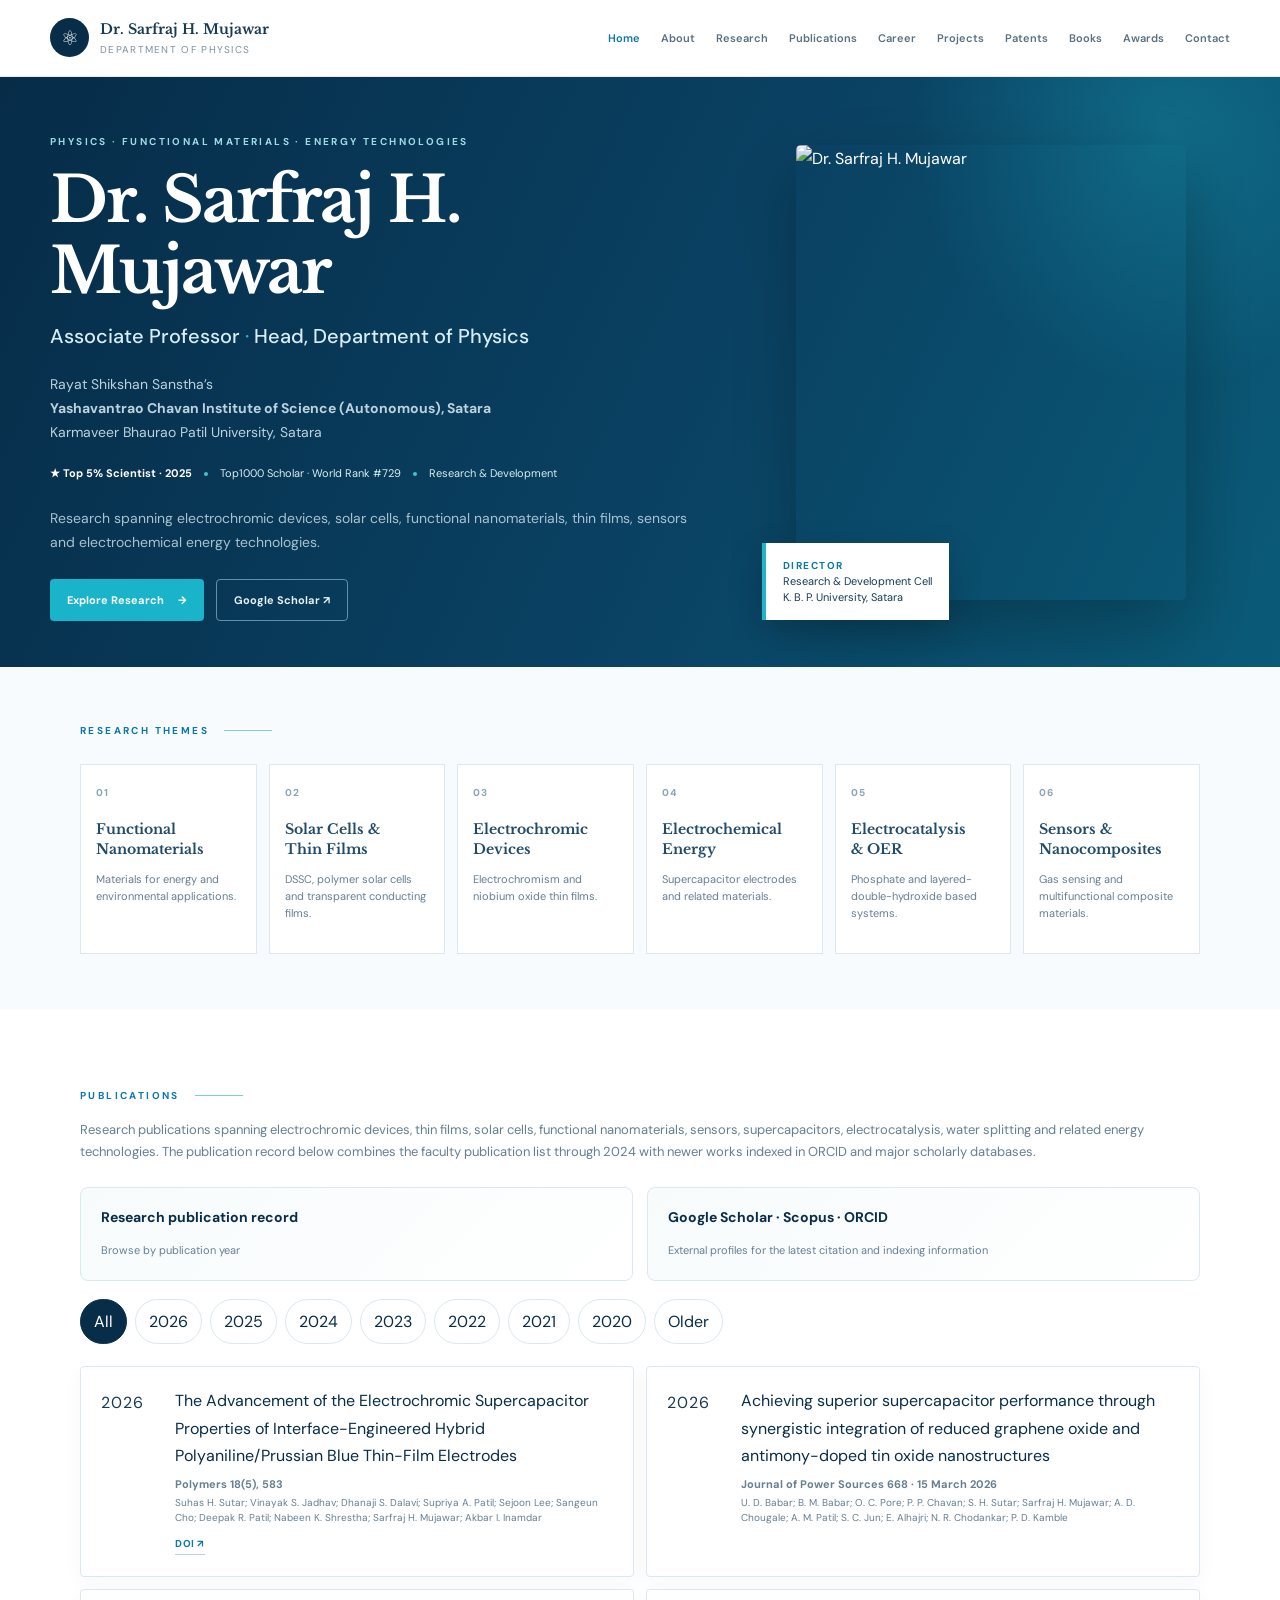
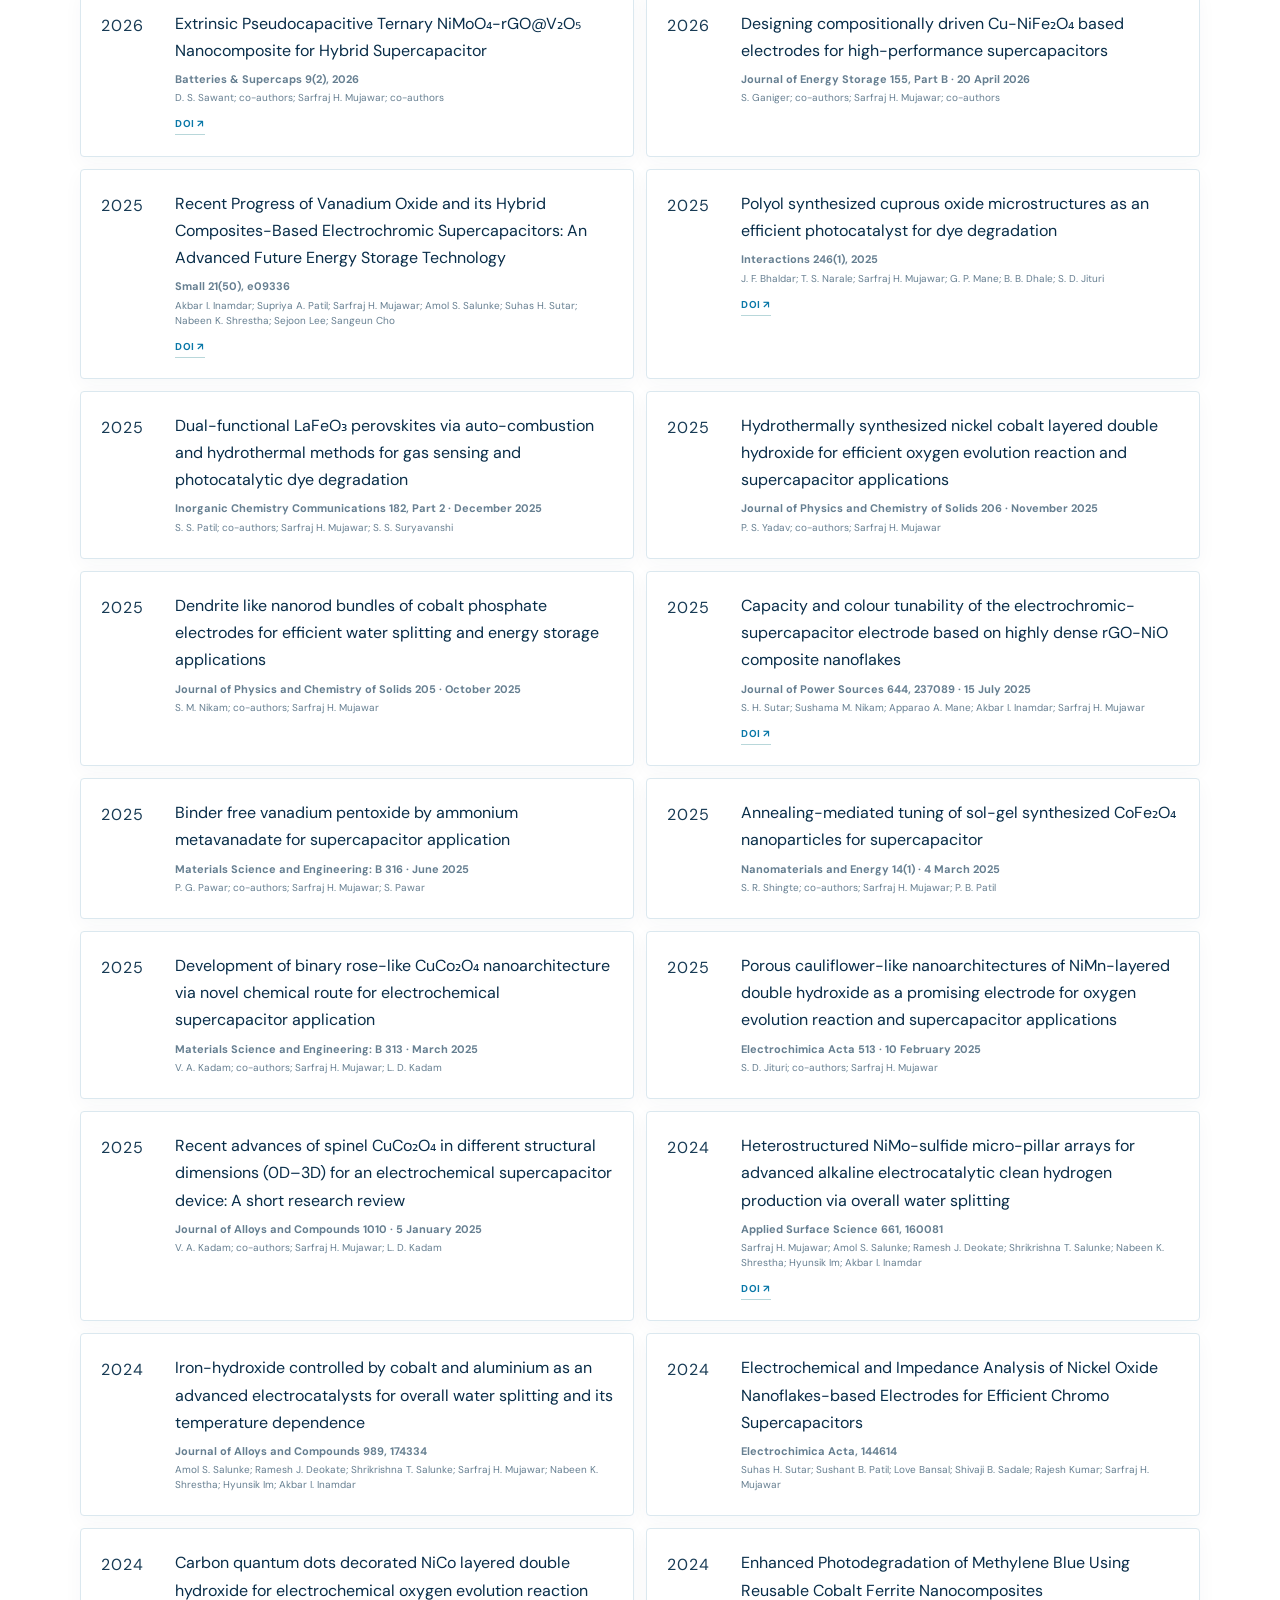
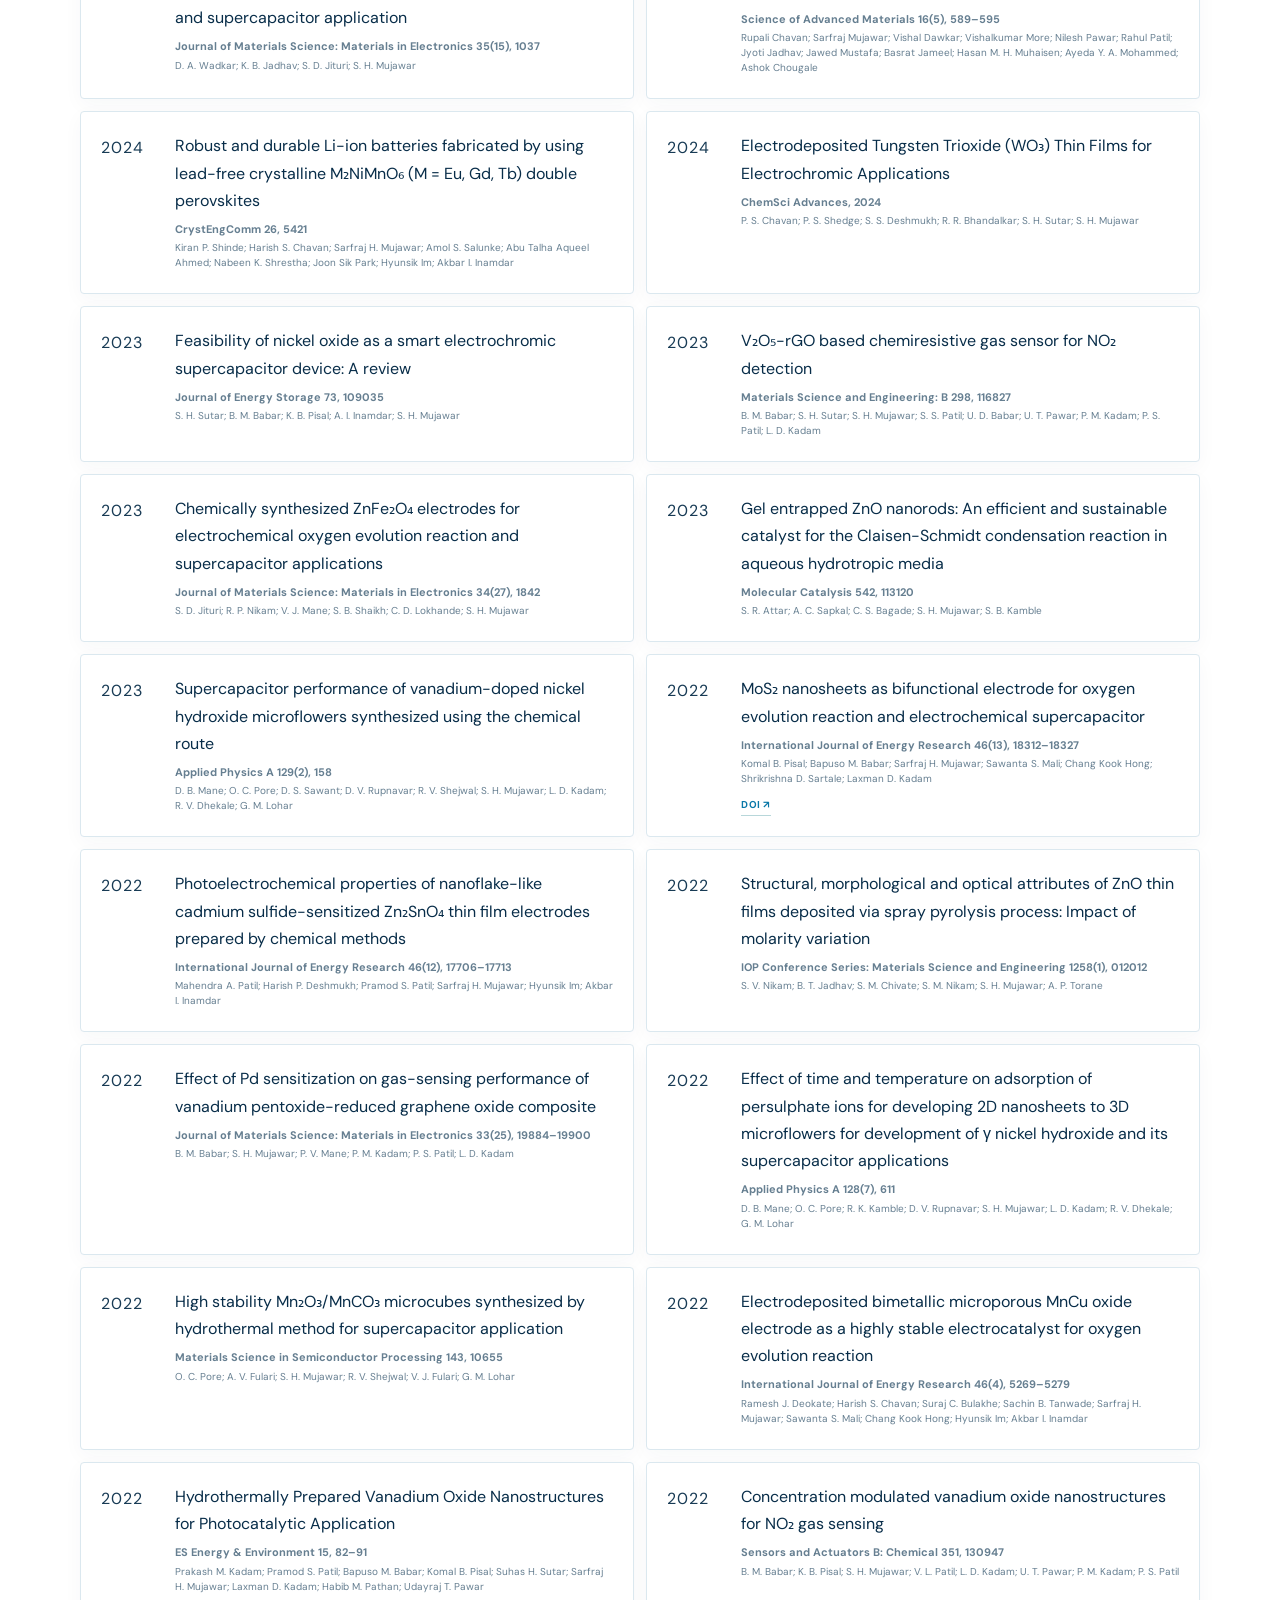
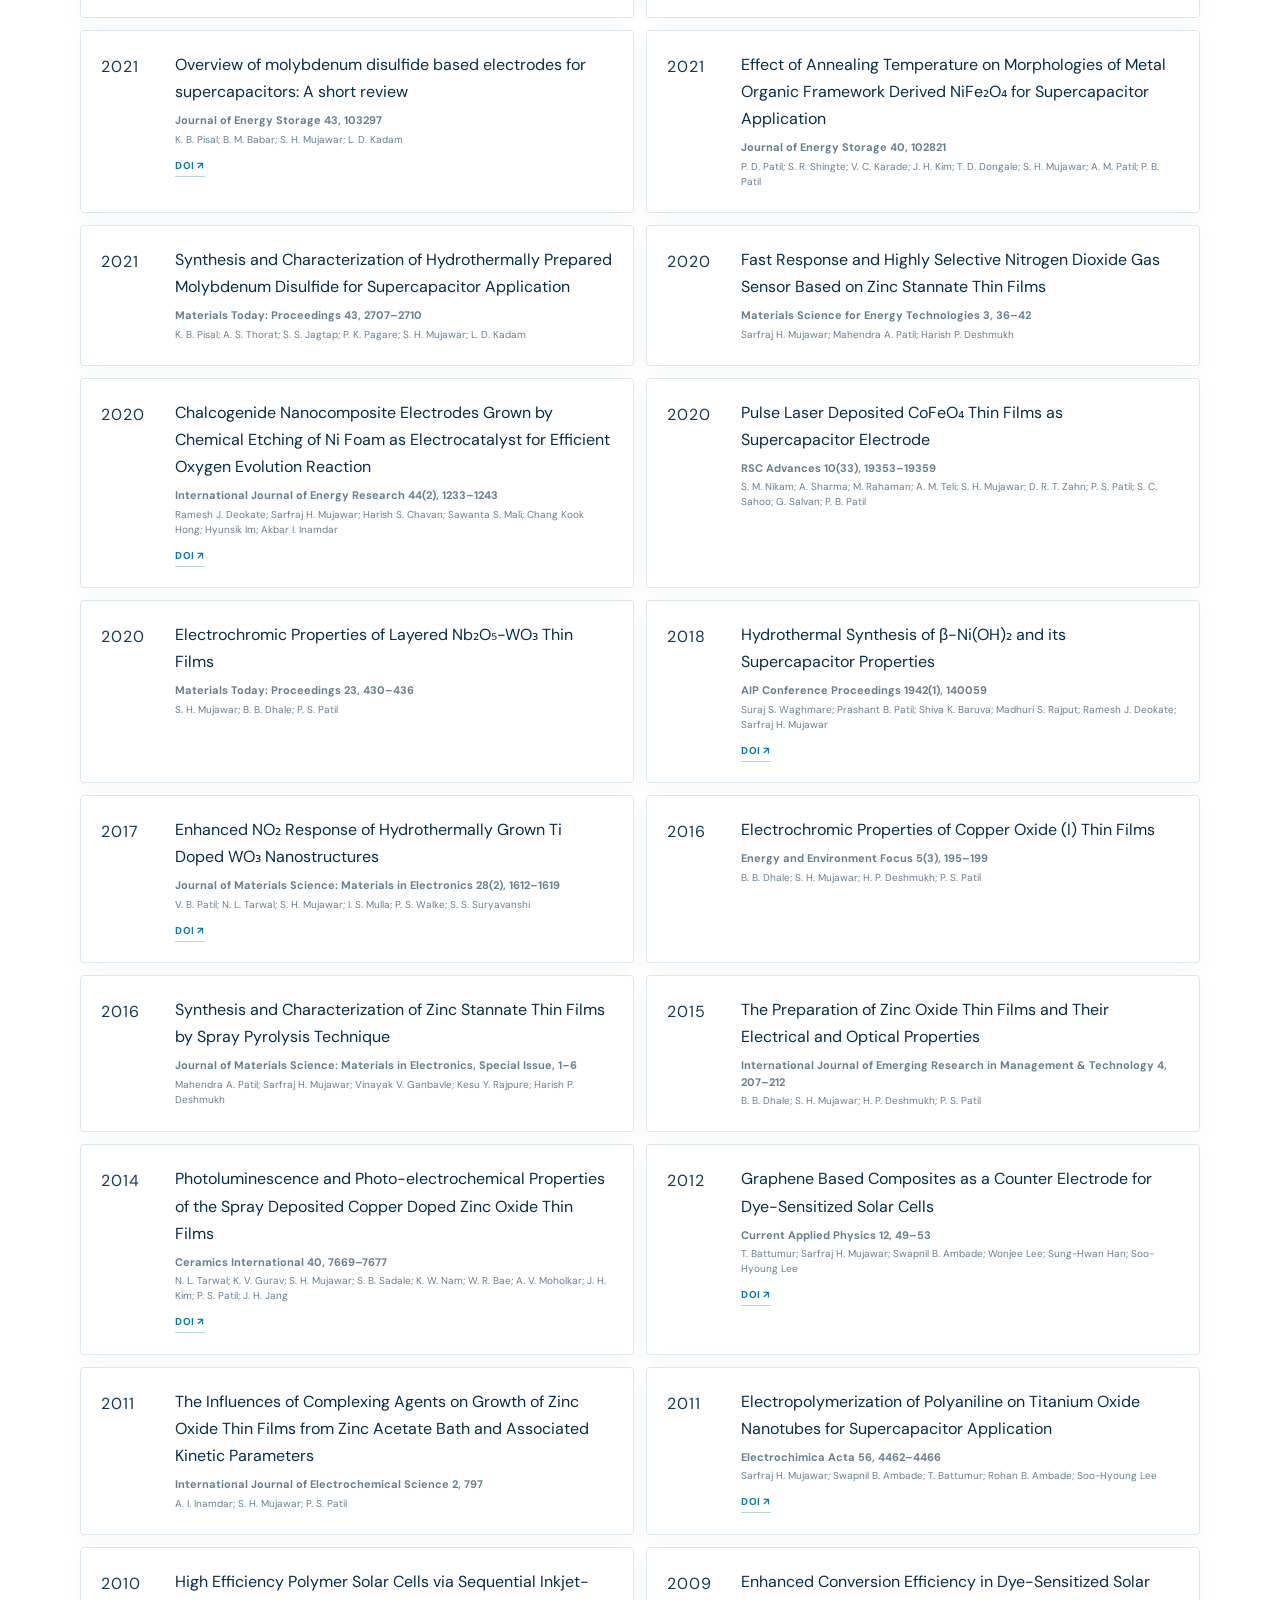
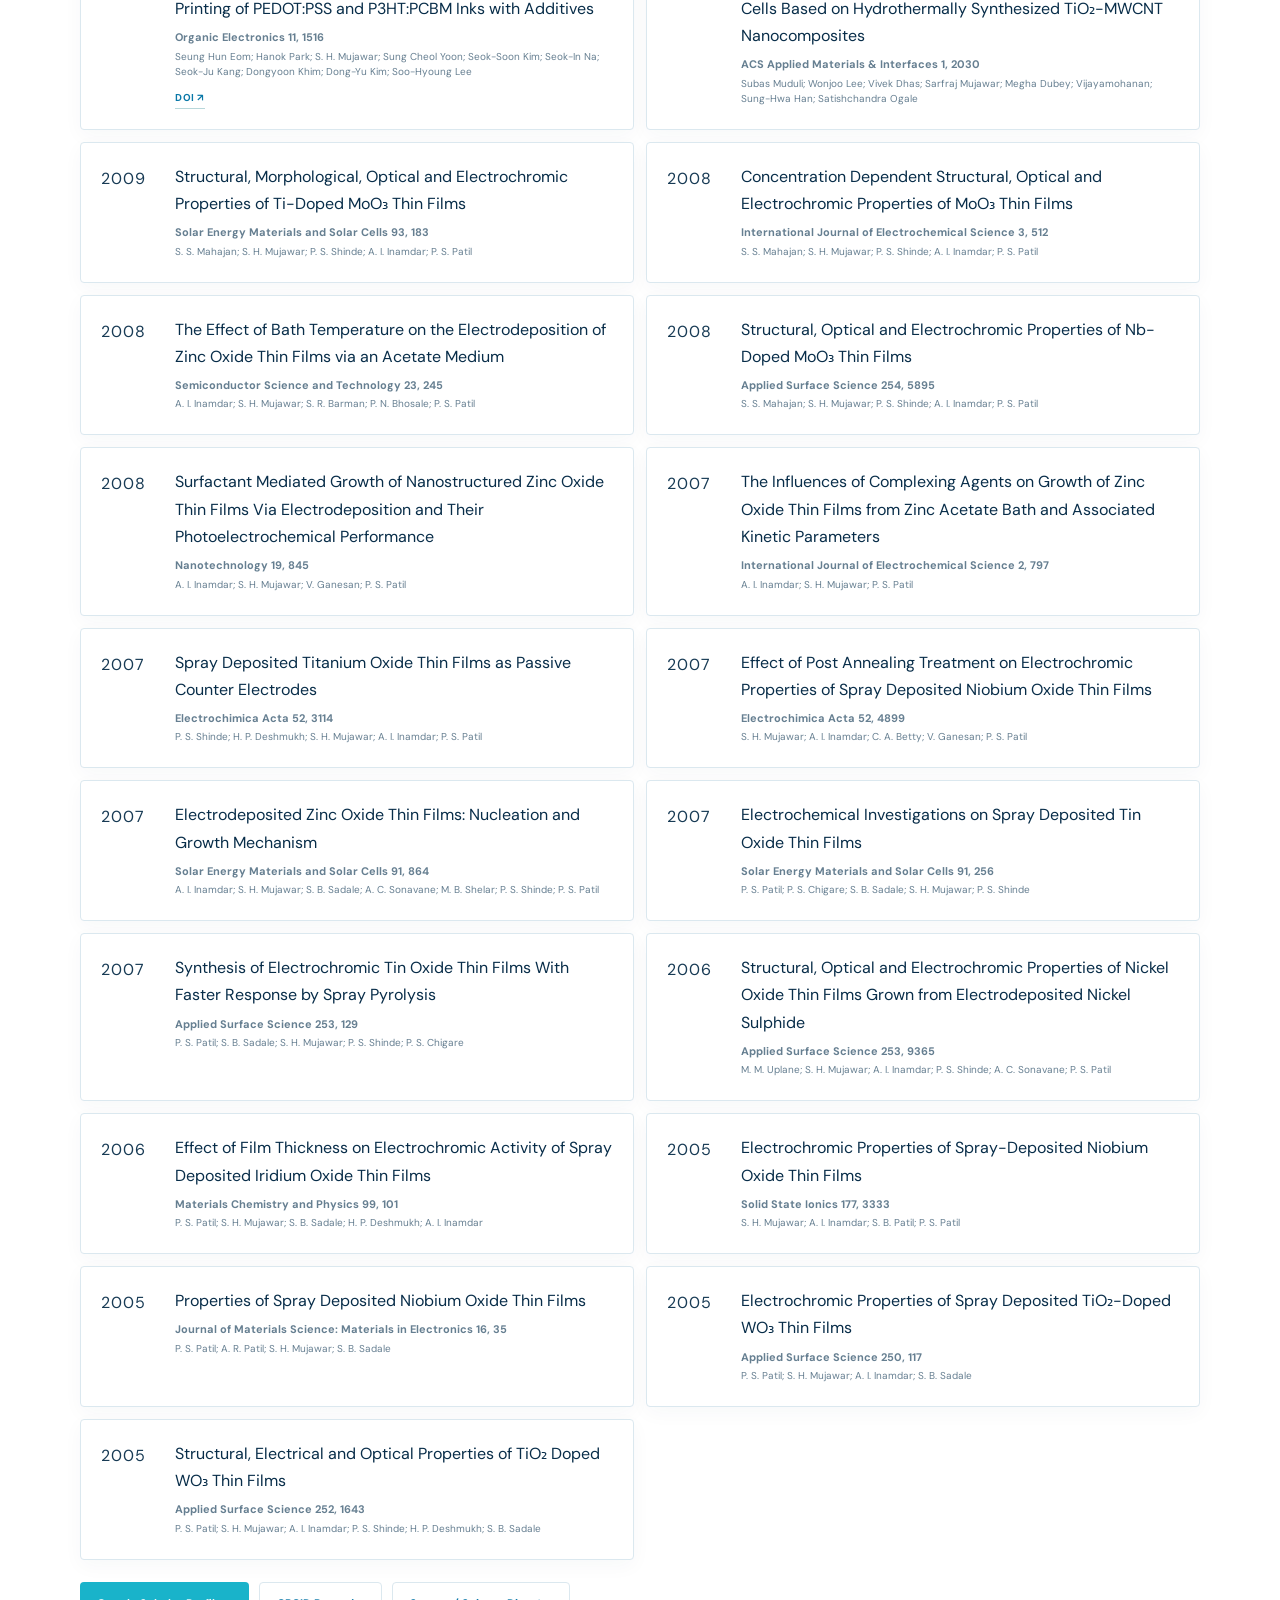
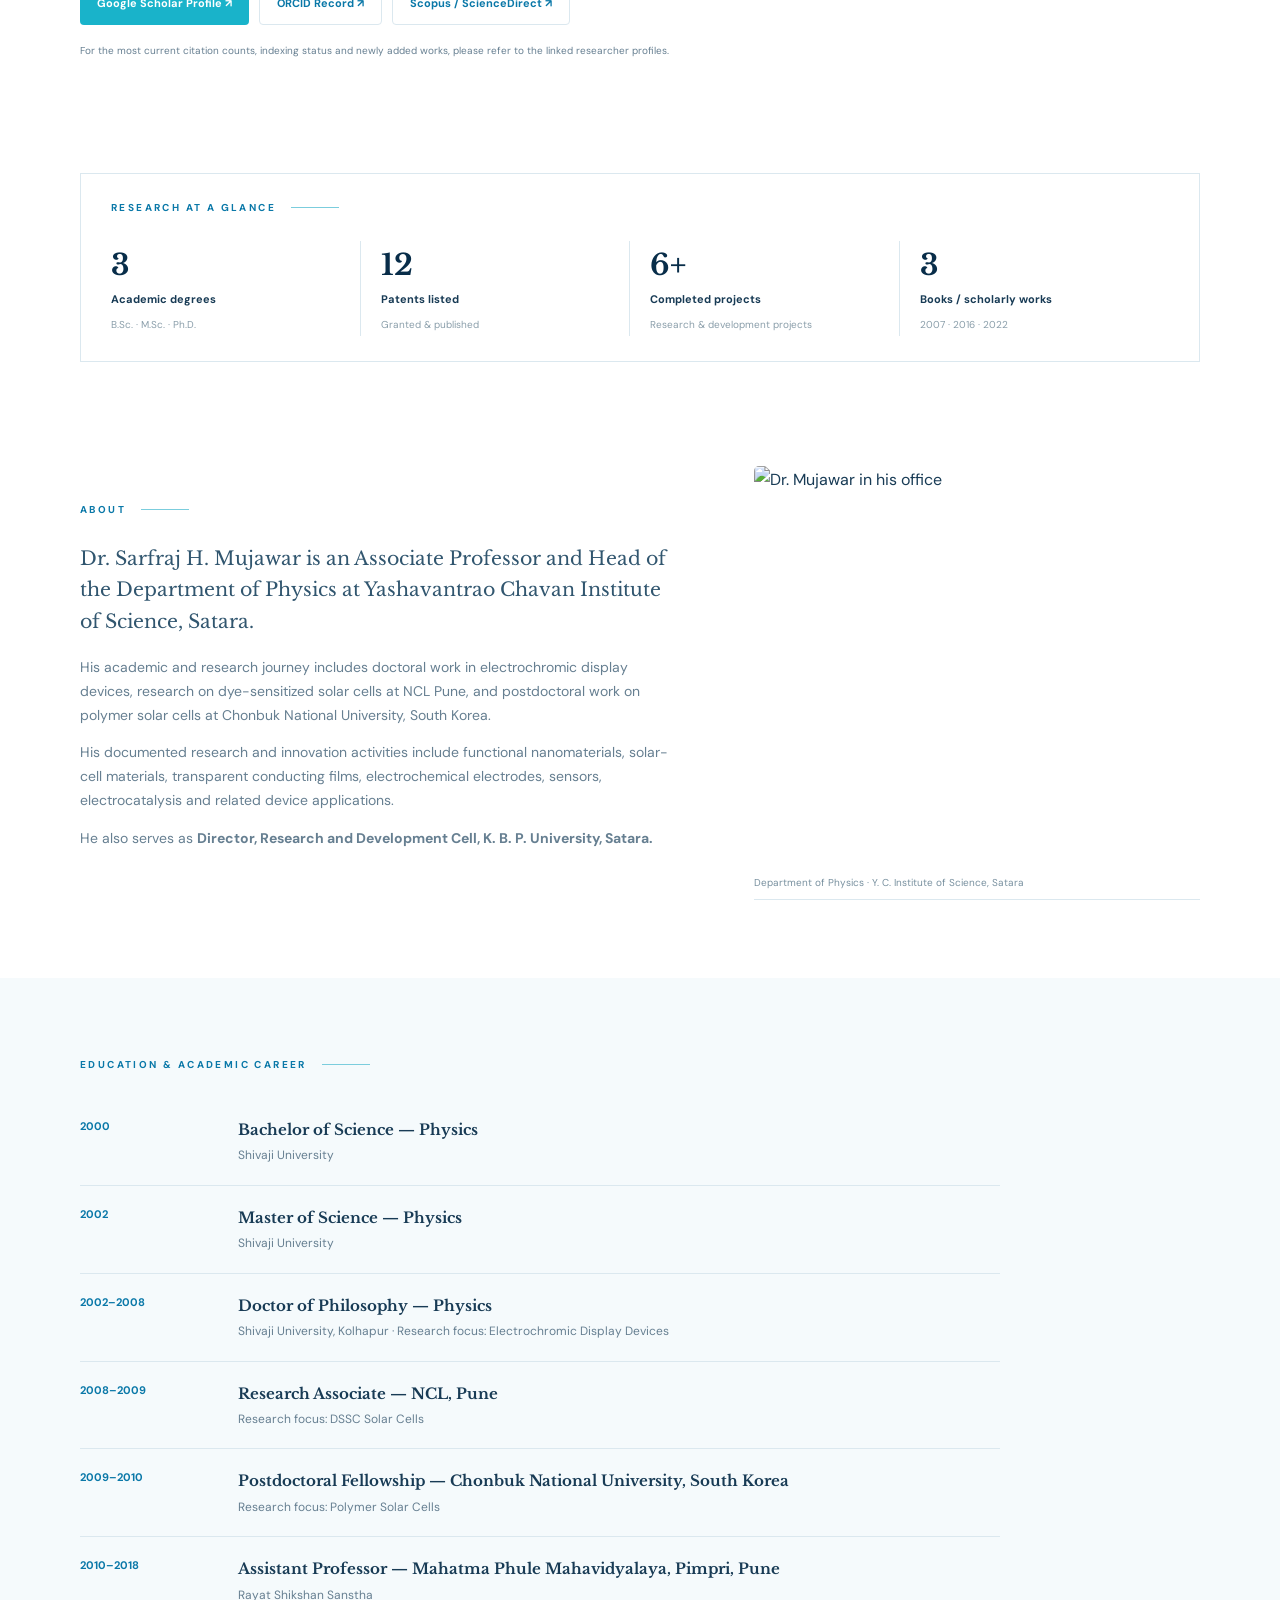
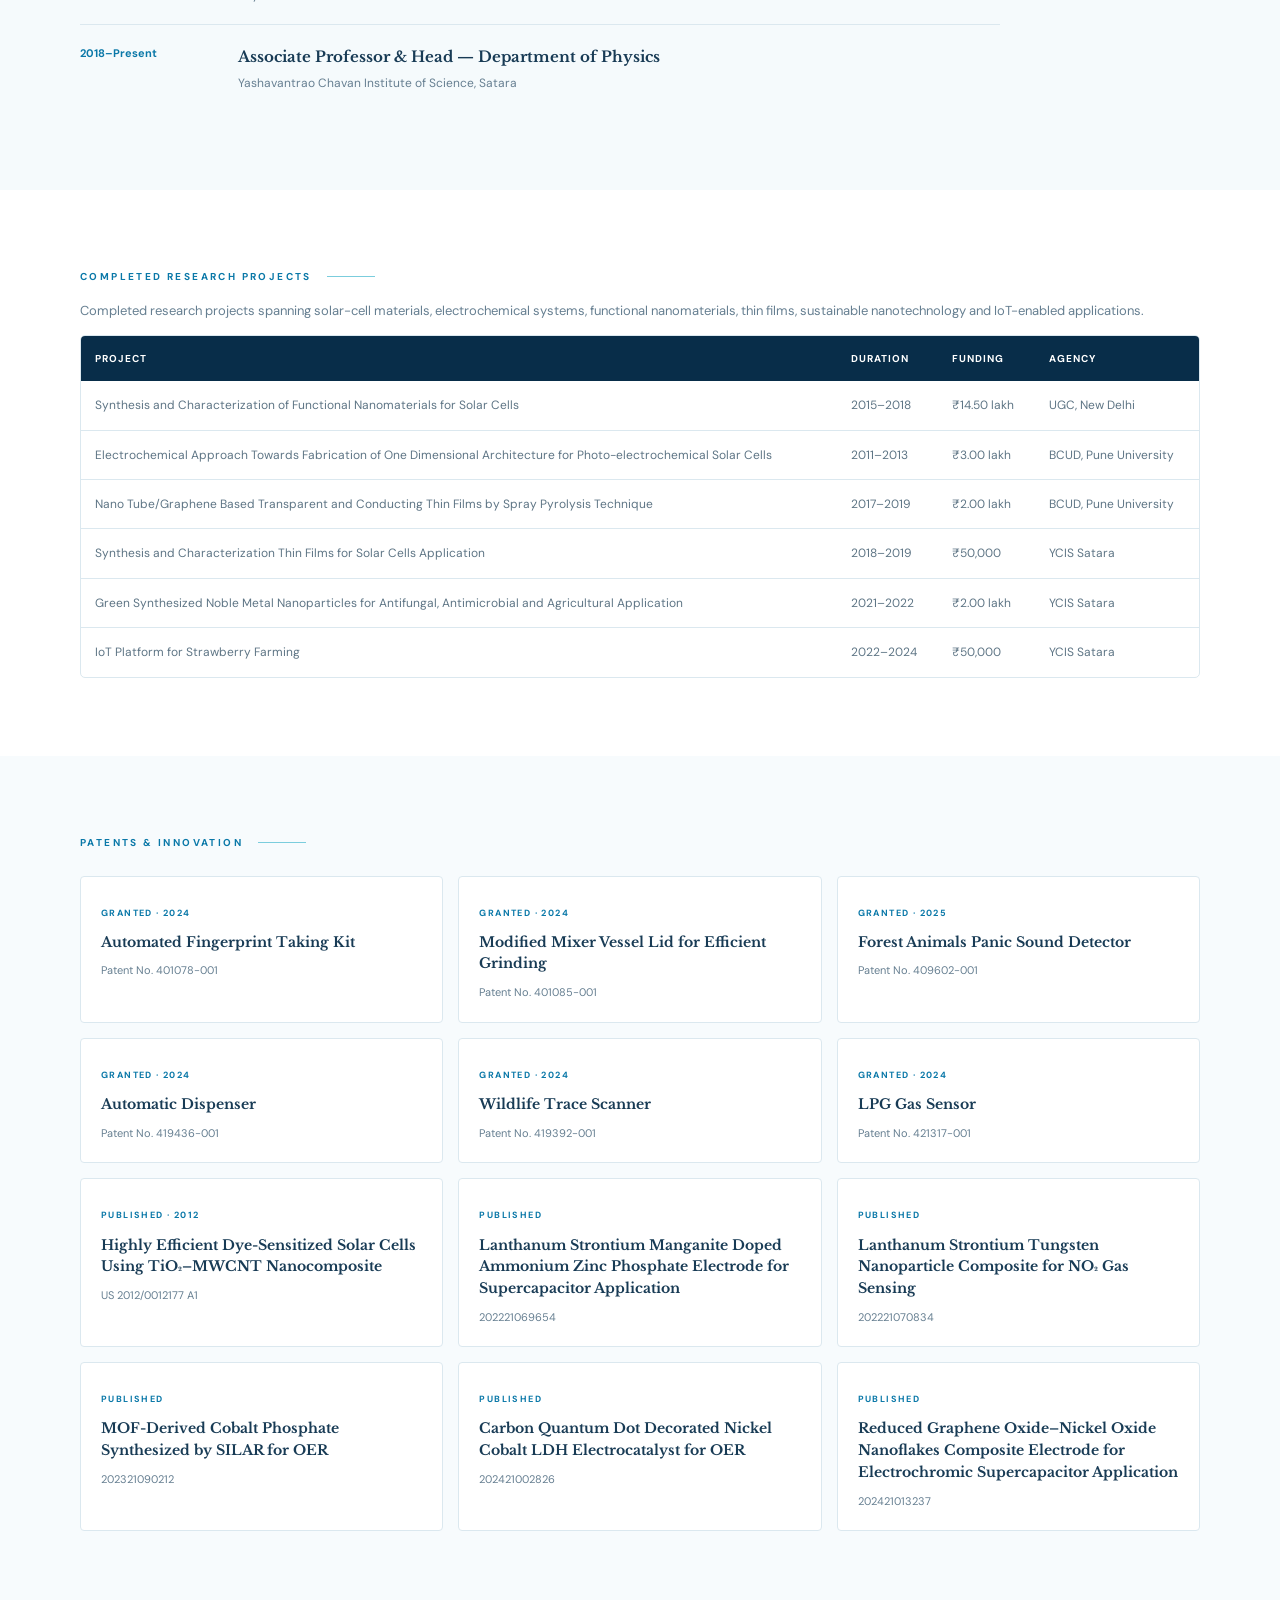
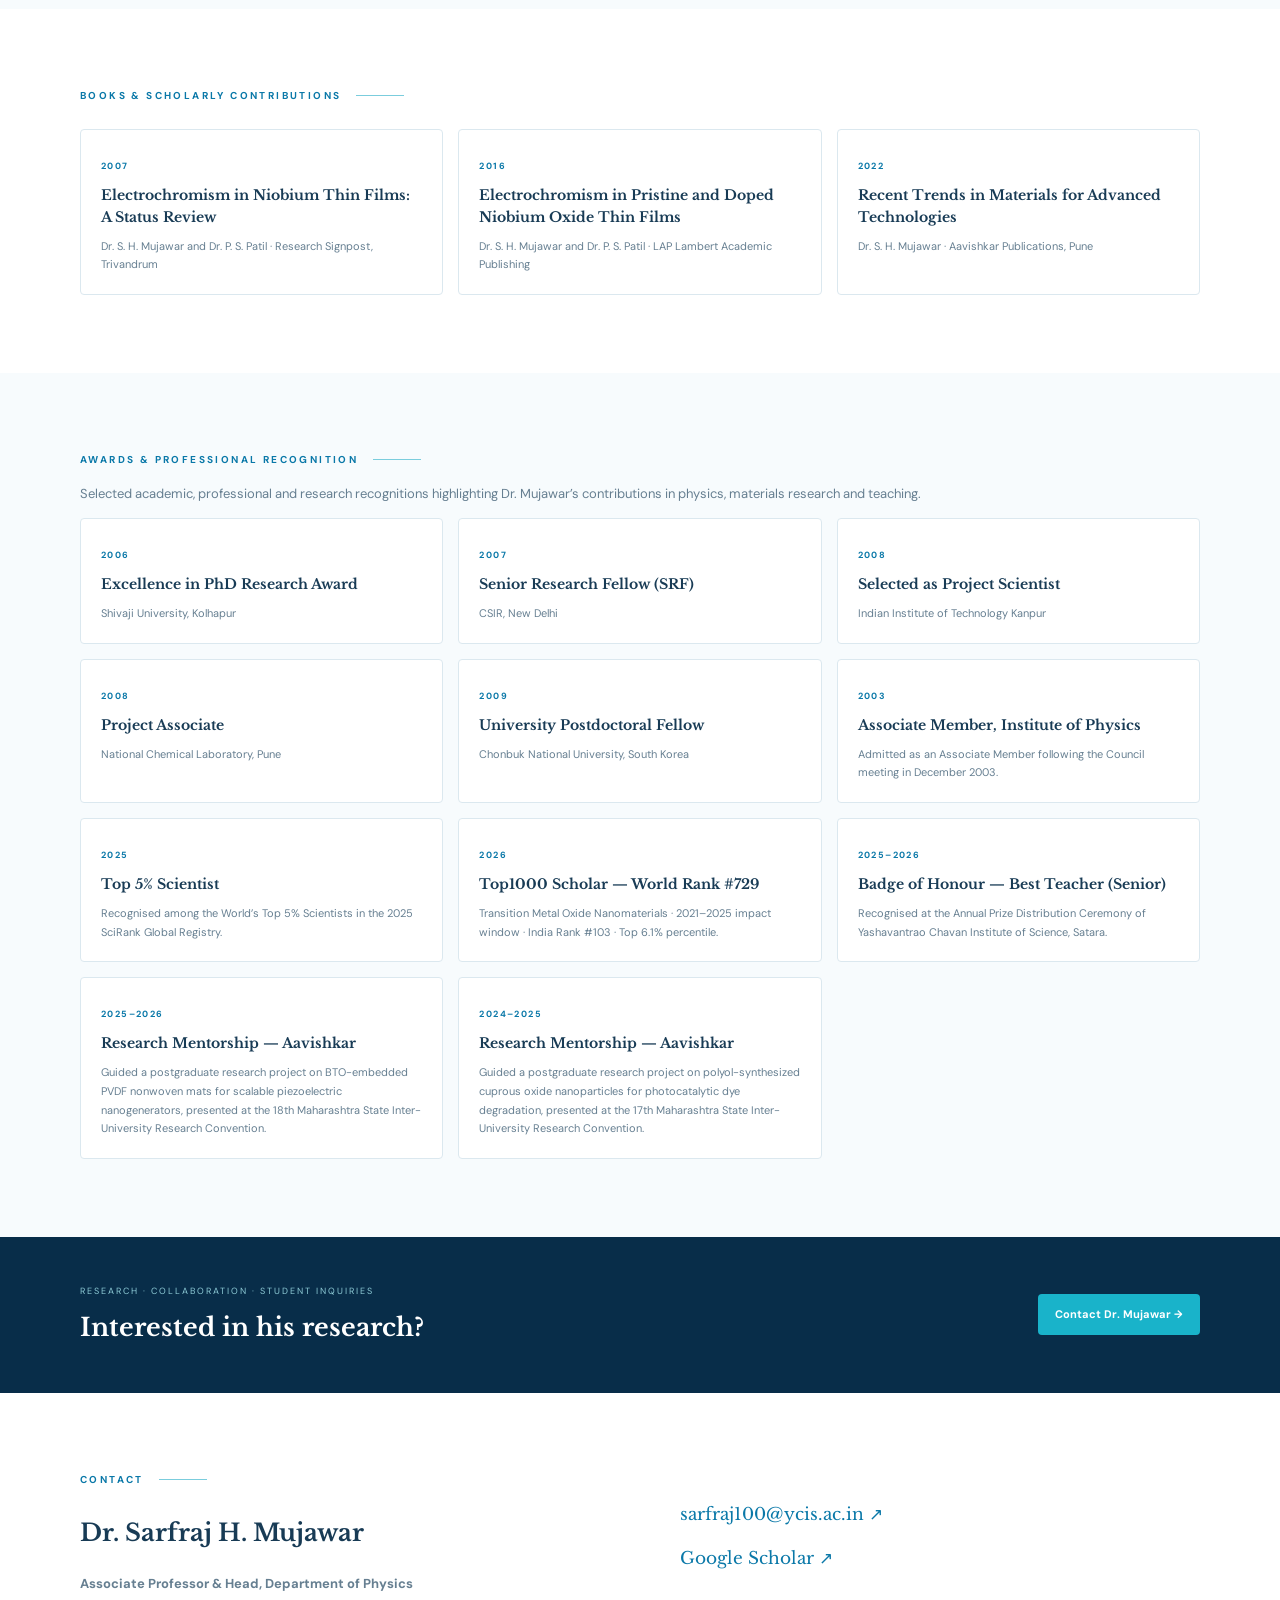
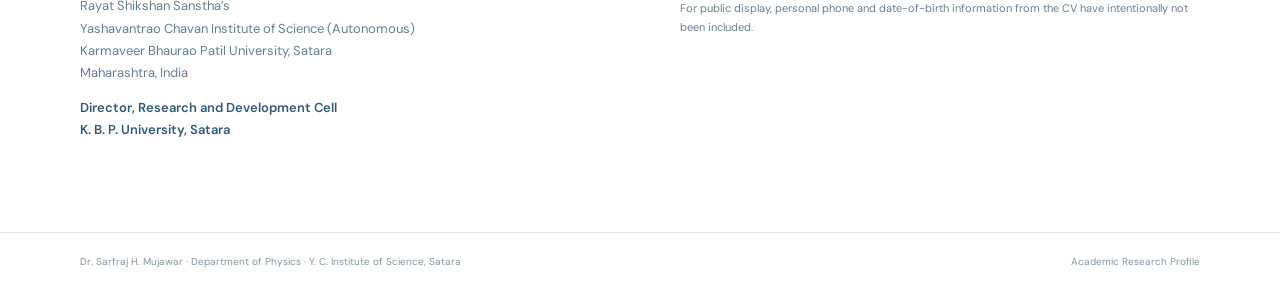
==== index.html @ 6dafa7e4 "Add files via upload Add research website" ====
<!DOCTYPE html>
<html lang="en">
<head>
<meta charset="UTF-8"><meta name="viewport" content="width=device-width,initial-scale=1.0">
<meta name="description" content="Academic research profile of Dr. Sarfraj H. Mujawar, Associate Professor and Head of Physics at Yashavantrao Chavan Institute of Science, Satara. Explore his publications, research projects, patents, books and work in functional materials and energy technologies.">
<meta name="robots" content="index, follow, max-image-preview:large">
<meta name="theme-color" content="#111b2e">
<meta property="og:type" content="profile">
<meta property="og:title" content="Dr. Sarfraj H. Mujawar | Physics & Materials Research">
<meta property="og:description" content="Academic research profile featuring publications, projects, patents, books and research in functional materials, thin films and energy technologies.">
<meta property="profile:first_name" content="Sarfraj">
<meta property="profile:last_name" content="Mujawar">
<meta name="twitter:card" content="summary">
<link rel="icon" type="image/svg+xml" href="assets/favicon.svg">
<title>Dr. Sarfraj H. Mujawar | Physics & Materials Research</title>
<link rel="preconnect" href="https://fonts.googleapis.com"><link rel="preconnect" href="https://fonts.gstatic.com" crossorigin>
<link href="https://fonts.googleapis.com/css2?family=DM+Sans:wght@400;500;600;700&family=Libre+Baskerville:wght@400;700&display=swap" rel="stylesheet">
<link rel="stylesheet" href="style.css">
<script type="application/ld+json">
{
  "@context": "https://schema.org",
  "@type": "Person",
  "name": "Dr. Sarfraj H. Mujawar",
  "honorificPrefix": "Dr.",
  "jobTitle": ["Associate Professor", "Head, Department of Physics", "Director, Research and Development Cell"],
  "worksFor": [
    {
      "@type": "CollegeOrUniversity",
      "name": "Yashavantrao Chavan Institute of Science (Autonomous), Satara"
    },
    {
      "@type": "CollegeOrUniversity",
      "name": "Karmaveer Bhaurao Patil University, Satara"
    }
  ],
  "email": "sarfraj100@ycis.ac.in",
  "sameAs": [
    "https://scholar.google.com/citations?user=X9kpgDgAAAAJ&hl=en",
    "https://orcid.org/0000-0002-0388-7060",
    "https://www.sciencedirect.com/author/6505947201/sarfraj-h-mujawar"
  ],
  "knowsAbout": [
    "Functional nanomaterials",
    "Electrochromic devices",
    "Solar cells",
    "Thin films",
    "Gas sensors",
    "Supercapacitors",
    "Electrocatalysis",
    "Water splitting",
    "Energy materials"
  ]
}
</script>
</head>
<body>
<header class="site-header"><div class="nav-wrap">
<a class="brand" href="#home"><span class="brand-mark">⚛</span><span><strong>Dr. Sarfraj H. Mujawar</strong><small>Department of Physics</small></span></a>
<button class="menu-toggle" aria-label="Open navigation">☰</button>
<nav class="nav"><a class="active" href="#home">Home</a><a href="#about">About</a><a href="#research">Research</a><a href="#publications">Publications</a><a href="#career">Career</a><a href="#projects">Projects</a><a href="#patents">Patents</a><a href="#books">Books</a><a href="#awards">Awards</a><a href="#contact">Contact</a></nav>
</div></header>

<main>
<section class="hero" id="home"><div class="hero-glow"></div><div class="hero-inner">
<div class="hero-copy"><p class="eyebrow">PHYSICS · FUNCTIONAL MATERIALS · ENERGY TECHNOLOGIES</p>
<h1>Dr. Sarfraj H. Mujawar</h1><h2>Associate Professor <span>·</span> Head, Department of Physics</h2>
<p class="institution">Rayat Shikshan Sanstha’s<br><b>Yashavantrao Chavan Institute of Science (Autonomous), Satara</b><br>Karmaveer Bhaurao Patil University, Satara</p>
<div class="recognition"><span>★ Top 5% Scientist · 2025</span><i></i><span>Top1000 Scholar · World Rank #729</span><i></i><span>Research & Development</span></div>
<p class="hero-text">Research spanning electrochromic devices, solar cells, functional nanomaterials, thin films, sensors and electrochemical energy technologies.</p>
<div class="hero-actions"><a class="btn primary" href="#research">Explore Research <span>→</span></a><a class="btn secondary" href="https://scholar.google.com/citations?user=X9kpgDgAAAAJ&hl=en" target="_blank" rel="noopener">Google Scholar ↗</a></div>
</div><div class="hero-photo"><img src="assets/professor-portrait.jpg" alt="Dr. Sarfraj H. Mujawar" width="960" height="1280" fetchpriority="high"><div class="photo-card"><b>Director</b><span>Research & Development Cell<br>K. B. P. University, Satara</span></div></div>
</div></section>

<section class="research-strip" id="research"><div class="container"><div class="section-heading"><span>Research Themes</span><em></em></div>
<div class="research-grid">
<article><div>01</div><h3>Functional<br>Nanomaterials</h3><p>Materials for energy and environmental applications.</p></article>
<article><div>02</div><h3>Solar Cells &<br>Thin Films</h3><p>DSSC, polymer solar cells and transparent conducting films.</p></article>
<article><div>03</div><h3>Electrochromic<br>Devices</h3><p>Electrochromism and niobium oxide thin films.</p></article>
<article><div>04</div><h3>Electrochemical<br>Energy</h3><p>Supercapacitor electrodes and related materials.</p></article>
<article><div>05</div><h3>Electrocatalysis<br>& OER</h3><p>Phosphate and layered-double-hydroxide based systems.</p></article>
<article><div>06</div><h3>Sensors &<br>Nanocomposites</h3><p>Gas sensing and multifunctional composite materials.</p></article>
</div></div></section>

<section class="section publications" id="publications"><div class="container"><div class="section-heading"><span>Publications</span><em></em></div>
<p class="section-intro">Research publications spanning electrochromic devices, thin films, solar cells, functional nanomaterials, sensors, supercapacitors, electrocatalysis, water splitting and related energy technologies. The publication record below combines the faculty publication list through 2024 with newer works indexed in ORCID and major scholarly databases.</p>
<div class="pub-summary"><div><strong>Research publication record</strong><span>Browse by publication year</span></div><div><strong>Google Scholar · Scopus · ORCID</strong><span>External profiles for the latest citation and indexing information</span></div></div>
<div class="pub-filters" role="tablist" aria-label="Filter publications by year"><button class="pub-filter active" data-filter="all">All</button><button class="pub-filter" data-filter="2026">2026</button><button class="pub-filter" data-filter="2025">2025</button><button class="pub-filter" data-filter="2024">2024</button><button class="pub-filter" data-filter="2023">2023</button><button class="pub-filter" data-filter="2022">2022</button><button class="pub-filter" data-filter="2021">2021</button><button class="pub-filter" data-filter="2020">2020</button><button class="pub-filter" data-filter="older">Older</button></div>
<div class="pub-list"><article class="pub-card" data-year="2026"><div class="pub-year">2026</div><div class="pub-body"><h3>The Advancement of the Electrochromic Supercapacitor Properties of Interface-Engineered Hybrid Polyaniline/Prussian Blue Thin-Film Electrodes</h3><p class="pub-journal"><b>Polymers 18(5), 583</b></p><p class="pub-authors">Suhas H. Sutar; Vinayak S. Jadhav; Dhanaji S. Dalavi; Supriya A. Patil; Sejoon Lee; Sangeun Cho; Deepak R. Patil; Nabeen K. Shrestha; Sarfraj H. Mujawar; Akbar I. Inamdar</p><a class="pub-link" href="https://doi.org/10.3390/polym18050583" target="_blank" rel="noopener">DOI ↗</a></div></article><article class="pub-card" data-year="2026"><div class="pub-year">2026</div><div class="pub-body"><h3>Achieving superior supercapacitor performance through synergistic integration of reduced graphene oxide and antimony-doped tin oxide nanostructures</h3><p class="pub-journal"><b>Journal of Power Sources 668 · 15 March 2026</b></p><p class="pub-authors">U. D. Babar; B. M. Babar; O. C. Pore; P. P. Chavan; S. H. Sutar; Sarfraj H. Mujawar; A. D. Chougale; A. M. Patil; S. C. Jun; E. Alhajri; N. R. Chodankar; P. D. Kamble</p></div></article><article class="pub-card" data-year="2026"><div class="pub-year">2026</div><div class="pub-body"><h3>Extrinsic Pseudocapacitive Ternary NiMoO₄-rGO@V₂O₅ Nanocomposite for Hybrid Supercapacitor</h3><p class="pub-journal"><b>Batteries &amp; Supercaps 9(2), 2026</b></p><p class="pub-authors">D. S. Sawant; co-authors; Sarfraj H. Mujawar; co-authors</p><a class="pub-link" href="https://doi.org/10.1002/batt.202500423" target="_blank" rel="noopener">DOI ↗</a></div></article><article class="pub-card" data-year="2026"><div class="pub-year">2026</div><div class="pub-body"><h3>Designing compositionally driven Cu-NiFe₂O₄ based electrodes for high-performance supercapacitors</h3><p class="pub-journal"><b>Journal of Energy Storage 155, Part B · 20 April 2026</b></p><p class="pub-authors">S. Ganiger; co-authors; Sarfraj H. Mujawar; co-authors</p></div></article><article class="pub-card" data-year="2025"><div class="pub-year">2025</div><div class="pub-body"><h3>Recent Progress of Vanadium Oxide and its Hybrid Composites-Based Electrochromic Supercapacitors: An Advanced Future Energy Storage Technology</h3><p class="pub-journal"><b>Small 21(50), e09336</b></p><p class="pub-authors">Akbar I. Inamdar; Supriya A. Patil; Sarfraj H. Mujawar; Amol S. Salunke; Suhas H. Sutar; Nabeen K. Shrestha; Sejoon Lee; Sangeun Cho</p><a class="pub-link" href="https://doi.org/10.1002/smll.202509336" target="_blank" rel="noopener">DOI ↗</a></div></article><article class="pub-card" data-year="2025"><div class="pub-year">2025</div><div class="pub-body"><h3>Polyol synthesized cuprous oxide microstructures as an efficient photocatalyst for dye degradation</h3><p class="pub-journal"><b>Interactions 246(1), 2025</b></p><p class="pub-authors">J. F. Bhaldar; T. S. Narale; Sarfraj H. Mujawar; G. P. Mane; B. B. Dhale; S. D. Jituri</p><a class="pub-link" href="https://doi.org/10.1007/s10751-025-02316-6" target="_blank" rel="noopener">DOI ↗</a></div></article><article class="pub-card" data-year="2025"><div class="pub-year">2025</div><div class="pub-body"><h3>Dual-functional LaFeO₃ perovskites via auto-combustion and hydrothermal methods for gas sensing and photocatalytic dye degradation</h3><p class="pub-journal"><b>Inorganic Chemistry Communications 182, Part 2 · December 2025</b></p><p class="pub-authors">S. S. Patil; co-authors; Sarfraj H. Mujawar; S. S. Suryavanshi</p></div></article><article class="pub-card" data-year="2025"><div class="pub-year">2025</div><div class="pub-body"><h3>Hydrothermally synthesized nickel cobalt layered double hydroxide for efficient oxygen evolution reaction and supercapacitor applications</h3><p class="pub-journal"><b>Journal of Physics and Chemistry of Solids 206 · November 2025</b></p><p class="pub-authors">P. S. Yadav; co-authors; Sarfraj H. Mujawar</p></div></article><article class="pub-card" data-year="2025"><div class="pub-year">2025</div><div class="pub-body"><h3>Dendrite like nanorod bundles of cobalt phosphate electrodes for efficient water splitting and energy storage applications</h3><p class="pub-journal"><b>Journal of Physics and Chemistry of Solids 205 · October 2025</b></p><p class="pub-authors">S. M. Nikam; co-authors; Sarfraj H. Mujawar</p></div></article><article class="pub-card" data-year="2025"><div class="pub-year">2025</div><div class="pub-body"><h3>Capacity and colour tunability of the electrochromic-supercapacitor electrode based on highly dense rGO-NiO composite nanoflakes</h3><p class="pub-journal"><b>Journal of Power Sources 644, 237089 · 15 July 2025</b></p><p class="pub-authors">S. H. Sutar; Sushama M. Nikam; Apparao A. Mane; Akbar I. Inamdar; Sarfraj H. Mujawar</p><a class="pub-link" href="https://doi.org/10.1016/j.jpowsour.2025.237089" target="_blank" rel="noopener">DOI ↗</a></div></article><article class="pub-card" data-year="2025"><div class="pub-year">2025</div><div class="pub-body"><h3>Binder free vanadium pentoxide by ammonium metavanadate for supercapacitor application</h3><p class="pub-journal"><b>Materials Science and Engineering: B 316 · June 2025</b></p><p class="pub-authors">P. G. Pawar; co-authors; Sarfraj H. Mujawar; S. Pawar</p></div></article><article class="pub-card" data-year="2025"><div class="pub-year">2025</div><div class="pub-body"><h3>Annealing-mediated tuning of sol-gel synthesized CoFe₂O₄ nanoparticles for supercapacitor</h3><p class="pub-journal"><b>Nanomaterials and Energy 14(1) · 4 March 2025</b></p><p class="pub-authors">S. R. Shingte; co-authors; Sarfraj H. Mujawar; P. B. Patil</p></div></article><article class="pub-card" data-year="2025"><div class="pub-year">2025</div><div class="pub-body"><h3>Development of binary rose-like CuCo₂O₄ nanoarchitecture via novel chemical route for electrochemical supercapacitor application</h3><p class="pub-journal"><b>Materials Science and Engineering: B 313 · March 2025</b></p><p class="pub-authors">V. A. Kadam; co-authors; Sarfraj H. Mujawar; L. D. Kadam</p></div></article><article class="pub-card" data-year="2025"><div class="pub-year">2025</div><div class="pub-body"><h3>Porous cauliflower-like nanoarchitectures of NiMn-layered double hydroxide as a promising electrode for oxygen evolution reaction and supercapacitor applications</h3><p class="pub-journal"><b>Electrochimica Acta 513 · 10 February 2025</b></p><p class="pub-authors">S. D. Jituri; co-authors; Sarfraj H. Mujawar</p></div></article><article class="pub-card" data-year="2025"><div class="pub-year">2025</div><div class="pub-body"><h3>Recent advances of spinel CuCo₂O₄ in different structural dimensions (0D–3D) for an electrochemical supercapacitor device: A short research review</h3><p class="pub-journal"><b>Journal of Alloys and Compounds 1010 · 5 January 2025</b></p><p class="pub-authors">V. A. Kadam; co-authors; Sarfraj H. Mujawar; L. D. Kadam</p></div></article><article class="pub-card" data-year="2024"><div class="pub-year">2024</div><div class="pub-body"><h3>Heterostructured NiMo-sulfide micro-pillar arrays for advanced alkaline electrocatalytic clean hydrogen production via overall water splitting</h3><p class="pub-journal"><b>Applied Surface Science 661, 160081</b></p><p class="pub-authors">Sarfraj H. Mujawar; Amol S. Salunke; Ramesh J. Deokate; Shrikrishna T. Salunke; Nabeen K. Shrestha; Hyunsik Im; Akbar I. Inamdar</p><a class="pub-link" href="https://doi.org/10.1016/j.apsusc.2024.160081" target="_blank" rel="noopener">DOI ↗</a></div></article><article class="pub-card" data-year="2024"><div class="pub-year">2024</div><div class="pub-body"><h3>Iron-hydroxide controlled by cobalt and aluminium as an advanced electrocatalysts for overall water splitting and its temperature dependence</h3><p class="pub-journal"><b>Journal of Alloys and Compounds 989, 174334</b></p><p class="pub-authors">Amol S. Salunke; Ramesh J. Deokate; Shrikrishna T. Salunke; Sarfraj H. Mujawar; Nabeen K. Shrestha; Hyunsik Im; Akbar I. Inamdar</p></div></article><article class="pub-card" data-year="2024"><div class="pub-year">2024</div><div class="pub-body"><h3>Electrochemical and Impedance Analysis of Nickel Oxide Nanoflakes-based Electrodes for Efficient Chromo Supercapacitors</h3><p class="pub-journal"><b>Electrochimica Acta, 144614</b></p><p class="pub-authors">Suhas H. Sutar; Sushant B. Patil; Love Bansal; Shivaji B. Sadale; Rajesh Kumar; Sarfraj H. Mujawar</p></div></article><article class="pub-card" data-year="2024"><div class="pub-year">2024</div><div class="pub-body"><h3>Carbon quantum dots decorated NiCo layered double hydroxide for electrochemical oxygen evolution reaction and supercapacitor application</h3><p class="pub-journal"><b>Journal of Materials Science: Materials in Electronics 35(15), 1037</b></p><p class="pub-authors">D. A. Wadkar; K. B. Jadhav; S. D. Jituri; S. H. Mujawar</p></div></article><article class="pub-card" data-year="2024"><div class="pub-year">2024</div><div class="pub-body"><h3>Enhanced Photodegradation of Methylene Blue Using Reusable Cobalt Ferrite Nanocomposites</h3><p class="pub-journal"><b>Science of Advanced Materials 16(5), 589–595</b></p><p class="pub-authors">Rupali Chavan; Sarfraj Mujawar; Vishal Dawkar; Vishalkumar More; Nilesh Pawar; Rahul Patil; Jyoti Jadhav; Jawed Mustafa; Basrat Jameel; Hasan M. H. Muhaisen; Ayeda Y. A. Mohammed; Ashok Chougale</p></div></article><article class="pub-card" data-year="2024"><div class="pub-year">2024</div><div class="pub-body"><h3>Robust and durable Li-ion batteries fabricated by using lead-free crystalline M₂NiMnO₆ (M = Eu, Gd, Tb) double perovskites</h3><p class="pub-journal"><b>CrystEngComm 26, 5421</b></p><p class="pub-authors">Kiran P. Shinde; Harish S. Chavan; Sarfraj H. Mujawar; Amol S. Salunke; Abu Talha Aqueel Ahmed; Nabeen K. Shrestha; Joon Sik Park; Hyunsik Im; Akbar I. Inamdar</p></div></article><article class="pub-card" data-year="2024"><div class="pub-year">2024</div><div class="pub-body"><h3>Electrodeposited Tungsten Trioxide (WO₃) Thin Films for Electrochromic Applications</h3><p class="pub-journal"><b>ChemSci Advances, 2024</b></p><p class="pub-authors">P. S. Chavan; P. S. Shedge; S. S. Deshmukh; R. R. Bhandalkar; S. H. Sutar; S. H. Mujawar</p></div></article><article class="pub-card" data-year="2023"><div class="pub-year">2023</div><div class="pub-body"><h3>Feasibility of nickel oxide as a smart electrochromic supercapacitor device: A review</h3><p class="pub-journal"><b>Journal of Energy Storage 73, 109035</b></p><p class="pub-authors">S. H. Sutar; B. M. Babar; K. B. Pisal; A. I. Inamdar; S. H. Mujawar</p></div></article><article class="pub-card" data-year="2023"><div class="pub-year">2023</div><div class="pub-body"><h3>V₂O₅-rGO based chemiresistive gas sensor for NO₂ detection</h3><p class="pub-journal"><b>Materials Science and Engineering: B 298, 116827</b></p><p class="pub-authors">B. M. Babar; S. H. Sutar; S. H. Mujawar; S. S. Patil; U. D. Babar; U. T. Pawar; P. M. Kadam; P. S. Patil; L. D. Kadam</p></div></article><article class="pub-card" data-year="2023"><div class="pub-year">2023</div><div class="pub-body"><h3>Chemically synthesized ZnFe₂O₄ electrodes for electrochemical oxygen evolution reaction and supercapacitor applications</h3><p class="pub-journal"><b>Journal of Materials Science: Materials in Electronics 34(27), 1842</b></p><p class="pub-authors">S. D. Jituri; R. P. Nikam; V. J. Mane; S. B. Shaikh; C. D. Lokhande; S. H. Mujawar</p></div></article><article class="pub-card" data-year="2023"><div class="pub-year">2023</div><div class="pub-body"><h3>Gel entrapped ZnO nanorods: An efficient and sustainable catalyst for the Claisen-Schmidt condensation reaction in aqueous hydrotropic media</h3><p class="pub-journal"><b>Molecular Catalysis 542, 113120</b></p><p class="pub-authors">S. R. Attar; A. C. Sapkal; C. S. Bagade; S. H. Mujawar; S. B. Kamble</p></div></article><article class="pub-card" data-year="2023"><div class="pub-year">2023</div><div class="pub-body"><h3>Supercapacitor performance of vanadium-doped nickel hydroxide microflowers synthesized using the chemical route</h3><p class="pub-journal"><b>Applied Physics A 129(2), 158</b></p><p class="pub-authors">D. B. Mane; O. C. Pore; D. S. Sawant; D. V. Rupnavar; R. V. Shejwal; S. H. Mujawar; L. D. Kadam; R. V. Dhekale; G. M. Lohar</p></div></article><article class="pub-card" data-year="2022"><div class="pub-year">2022</div><div class="pub-body"><h3>MoS₂ nanosheets as bifunctional electrode for oxygen evolution reaction and electrochemical supercapacitor</h3><p class="pub-journal"><b>International Journal of Energy Research 46(13), 18312–18327</b></p><p class="pub-authors">Komal B. Pisal; Bapuso M. Babar; Sarfraj H. Mujawar; Sawanta S. Mali; Chang Kook Hong; Shrikrishna D. Sartale; Laxman D. Kadam</p><a class="pub-link" href="https://doi.org/10.1002/er.8447" target="_blank" rel="noopener">DOI ↗</a></div></article><article class="pub-card" data-year="2022"><div class="pub-year">2022</div><div class="pub-body"><h3>Photoelectrochemical properties of nanoflake-like cadmium sulfide-sensitized Zn₂SnO₄ thin film electrodes prepared by chemical methods</h3><p class="pub-journal"><b>International Journal of Energy Research 46(12), 17706–17713</b></p><p class="pub-authors">Mahendra A. Patil; Harish P. Deshmukh; Pramod S. Patil; Sarfraj H. Mujawar; Hyunsik Im; Akbar I. Inamdar</p></div></article><article class="pub-card" data-year="2022"><div class="pub-year">2022</div><div class="pub-body"><h3>Structural, morphological and optical attributes of ZnO thin films deposited via spray pyrolysis process: Impact of molarity variation</h3><p class="pub-journal"><b>IOP Conference Series: Materials Science and Engineering 1258(1), 012012</b></p><p class="pub-authors">S. V. Nikam; B. T. Jadhav; S. M. Chivate; S. M. Nikam; S. H. Mujawar; A. P. Torane</p></div></article><article class="pub-card" data-year="2022"><div class="pub-year">2022</div><div class="pub-body"><h3>Effect of Pd sensitization on gas-sensing performance of vanadium pentoxide-reduced graphene oxide composite</h3><p class="pub-journal"><b>Journal of Materials Science: Materials in Electronics 33(25), 19884–19900</b></p><p class="pub-authors">B. M. Babar; S. H. Mujawar; P. V. Mane; P. M. Kadam; P. S. Patil; L. D. Kadam</p></div></article><article class="pub-card" data-year="2022"><div class="pub-year">2022</div><div class="pub-body"><h3>Effect of time and temperature on adsorption of persulphate ions for developing 2D nanosheets to 3D microflowers for development of γ nickel hydroxide and its supercapacitor applications</h3><p class="pub-journal"><b>Applied Physics A 128(7), 611</b></p><p class="pub-authors">D. B. Mane; O. C. Pore; R. K. Kamble; D. V. Rupnavar; S. H. Mujawar; L. D. Kadam; R. V. Dhekale; G. M. Lohar</p></div></article><article class="pub-card" data-year="2022"><div class="pub-year">2022</div><div class="pub-body"><h3>High stability Mn₂O₃/MnCO₃ microcubes synthesized by hydrothermal method for supercapacitor application</h3><p class="pub-journal"><b>Materials Science in Semiconductor Processing 143, 10655</b></p><p class="pub-authors">O. C. Pore; A. V. Fulari; S. H. Mujawar; R. V. Shejwal; V. J. Fulari; G. M. Lohar</p></div></article><article class="pub-card" data-year="2022"><div class="pub-year">2022</div><div class="pub-body"><h3>Electrodeposited bimetallic microporous MnCu oxide electrode as a highly stable electrocatalyst for oxygen evolution reaction</h3><p class="pub-journal"><b>International Journal of Energy Research 46(4), 5269–5279</b></p><p class="pub-authors">Ramesh J. Deokate; Harish S. Chavan; Suraj C. Bulakhe; Sachin B. Tanwade; Sarfraj H. Mujawar; Sawanta S. Mali; Chang Kook Hong; Hyunsik Im; Akbar I. Inamdar</p></div></article><article class="pub-card" data-year="2022"><div class="pub-year">2022</div><div class="pub-body"><h3>Hydrothermally Prepared Vanadium Oxide Nanostructures for Photocatalytic Application</h3><p class="pub-journal"><b>ES Energy &amp; Environment 15, 82–91</b></p><p class="pub-authors">Prakash M. Kadam; Pramod S. Patil; Bapuso M. Babar; Komal B. Pisal; Suhas H. Sutar; Sarfraj H. Mujawar; Laxman D. Kadam; Habib M. Pathan; Udayraj T. Pawar</p></div></article><article class="pub-card" data-year="2022"><div class="pub-year">2022</div><div class="pub-body"><h3>Concentration modulated vanadium oxide nanostructures for NO₂ gas sensing</h3><p class="pub-journal"><b>Sensors and Actuators B: Chemical 351, 130947</b></p><p class="pub-authors">B. M. Babar; K. B. Pisal; S. H. Mujawar; V. L. Patil; L. D. Kadam; U. T. Pawar; P. M. Kadam; P. S. Patil</p></div></article><article class="pub-card" data-year="2021"><div class="pub-year">2021</div><div class="pub-body"><h3>Overview of molybdenum disulfide based electrodes for supercapacitors: A short review</h3><p class="pub-journal"><b>Journal of Energy Storage 43, 103297</b></p><p class="pub-authors">K. B. Pisal; B. M. Babar; S. H. Mujawar; L. D. Kadam</p><a class="pub-link" href="https://doi.org/10.1016/j.est.2021.103297" target="_blank" rel="noopener">DOI ↗</a></div></article><article class="pub-card" data-year="2021"><div class="pub-year">2021</div><div class="pub-body"><h3>Effect of Annealing Temperature on Morphologies of Metal Organic Framework Derived NiFe₂O₄ for Supercapacitor Application</h3><p class="pub-journal"><b>Journal of Energy Storage 40, 102821</b></p><p class="pub-authors">P. D. Patil; S. R. Shingte; V. C. Karade; J. H. Kim; T. D. Dongale; S. H. Mujawar; A. M. Patil; P. B. Patil</p></div></article><article class="pub-card" data-year="2021"><div class="pub-year">2021</div><div class="pub-body"><h3>Synthesis and Characterization of Hydrothermally Prepared Molybdenum Disulfide for Supercapacitor Application</h3><p class="pub-journal"><b>Materials Today: Proceedings 43, 2707–2710</b></p><p class="pub-authors">K. B. Pisal; A. S. Thorat; S. S. Jagtap; P. K. Pagare; S. H. Mujawar; L. D. Kadam</p></div></article><article class="pub-card" data-year="2020"><div class="pub-year">2020</div><div class="pub-body"><h3>Fast Response and Highly Selective Nitrogen Dioxide Gas Sensor Based on Zinc Stannate Thin Films</h3><p class="pub-journal"><b>Materials Science for Energy Technologies 3, 36–42</b></p><p class="pub-authors">Sarfraj H. Mujawar; Mahendra A. Patil; Harish P. Deshmukh</p></div></article><article class="pub-card" data-year="2020"><div class="pub-year">2020</div><div class="pub-body"><h3>Chalcogenide Nanocomposite Electrodes Grown by Chemical Etching of Ni Foam as Electrocatalyst for Efficient Oxygen Evolution Reaction</h3><p class="pub-journal"><b>International Journal of Energy Research 44(2), 1233–1243</b></p><p class="pub-authors">Ramesh J. Deokate; Sarfraj H. Mujawar; Harish S. Chavan; Sawanta S. Mali; Chang Kook Hong; Hyunsik Im; Akbar I. Inamdar</p><a class="pub-link" href="https://doi.org/10.1002/er.5018" target="_blank" rel="noopener">DOI ↗</a></div></article><article class="pub-card" data-year="2020"><div class="pub-year">2020</div><div class="pub-body"><h3>Pulse Laser Deposited CoFeO₄ Thin Films as Supercapacitor Electrode</h3><p class="pub-journal"><b>RSC Advances 10(33), 19353–19359</b></p><p class="pub-authors">S. M. Nikam; A. Sharma; M. Rahaman; A. M. Teli; S. H. Mujawar; D. R. T. Zahn; P. S. Patil; S. C. Sahoo; G. Salvan; P. B. Patil</p></div></article><article class="pub-card" data-year="2020"><div class="pub-year">2020</div><div class="pub-body"><h3>Electrochromic Properties of Layered Nb₂O₅-WO₃ Thin Films</h3><p class="pub-journal"><b>Materials Today: Proceedings 23, 430–436</b></p><p class="pub-authors">S. H. Mujawar; B. B. Dhale; P. S. Patil</p></div></article><article class="pub-card" data-year="2018"><div class="pub-year">2018</div><div class="pub-body"><h3>Hydrothermal Synthesis of β-Ni(OH)₂ and its Supercapacitor Properties</h3><p class="pub-journal"><b>AIP Conference Proceedings 1942(1), 140059</b></p><p class="pub-authors">Suraj S. Waghmare; Prashant B. Patil; Shiva K. Baruva; Madhuri S. Rajput; Ramesh J. Deokate; Sarfraj H. Mujawar</p><a class="pub-link" href="https://doi.org/10.1063/1.5029190" target="_blank" rel="noopener">DOI ↗</a></div></article><article class="pub-card" data-year="2017"><div class="pub-year">2017</div><div class="pub-body"><h3>Enhanced NO₂ Response of Hydrothermally Grown Ti Doped WO₃ Nanostructures</h3><p class="pub-journal"><b>Journal of Materials Science: Materials in Electronics 28(2), 1612–1619</b></p><p class="pub-authors">V. B. Patil; N. L. Tarwal; S. H. Mujawar; I. S. Mulla; P. S. Walke; S. S. Suryavanshi</p><a class="pub-link" href="https://doi.org/10.1007/s10854-016-5702-z" target="_blank" rel="noopener">DOI ↗</a></div></article><article class="pub-card" data-year="2016"><div class="pub-year">2016</div><div class="pub-body"><h3>Electrochromic Properties of Copper Oxide (I) Thin Films</h3><p class="pub-journal"><b>Energy and Environment Focus 5(3), 195–199</b></p><p class="pub-authors">B. B. Dhale; S. H. Mujawar; H. P. Deshmukh; P. S. Patil</p></div></article><article class="pub-card" data-year="2016"><div class="pub-year">2016</div><div class="pub-body"><h3>Synthesis and Characterization of Zinc Stannate Thin Films by Spray Pyrolysis Technique</h3><p class="pub-journal"><b>Journal of Materials Science: Materials in Electronics, Special Issue, 1–6</b></p><p class="pub-authors">Mahendra A. Patil; Sarfraj H. Mujawar; Vinayak V. Ganbavle; Kesu Y. Rajpure; Harish P. Deshmukh</p></div></article><article class="pub-card" data-year="2015"><div class="pub-year">2015</div><div class="pub-body"><h3>The Preparation of Zinc Oxide Thin Films and Their Electrical and Optical Properties</h3><p class="pub-journal"><b>International Journal of Emerging Research in Management &amp; Technology 4, 207–212</b></p><p class="pub-authors">B. B. Dhale; S. H. Mujawar; H. P. Deshmukh; P. S. Patil</p></div></article><article class="pub-card" data-year="2014"><div class="pub-year">2014</div><div class="pub-body"><h3>Photoluminescence and Photo-electrochemical Properties of the Spray Deposited Copper Doped Zinc Oxide Thin Films</h3><p class="pub-journal"><b>Ceramics International 40, 7669–7677</b></p><p class="pub-authors">N. L. Tarwal; K. V. Gurav; S. H. Mujawar; S. B. Sadale; K. W. Nam; W. R. Bae; A. V. Moholkar; J. H. Kim; P. S. Patil; J. H. Jang</p><a class="pub-link" href="https://doi.org/10.1016/j.ceramint.2013.12.108" target="_blank" rel="noopener">DOI ↗</a></div></article><article class="pub-card" data-year="2012"><div class="pub-year">2012</div><div class="pub-body"><h3>Graphene Based Composites as a Counter Electrode for Dye-Sensitized Solar Cells</h3><p class="pub-journal"><b>Current Applied Physics 12, 49–53</b></p><p class="pub-authors">T. Battumur; Sarfraj H. Mujawar; Swapnil B. Ambade; Wonjee Lee; Sung-Hwan Han; Soo-Hyoung Lee</p><a class="pub-link" href="https://doi.org/10.1016/j.cap.2011.04.028" target="_blank" rel="noopener">DOI ↗</a></div></article><article class="pub-card" data-year="2011"><div class="pub-year">2011</div><div class="pub-body"><h3>The Influences of Complexing Agents on Growth of Zinc Oxide Thin Films from Zinc Acetate Bath and Associated Kinetic Parameters</h3><p class="pub-journal"><b>International Journal of Electrochemical Science 2, 797</b></p><p class="pub-authors">A. I. Inamdar; S. H. Mujawar; P. S. Patil</p></div></article><article class="pub-card" data-year="2011"><div class="pub-year">2011</div><div class="pub-body"><h3>Electropolymerization of Polyaniline on Titanium Oxide Nanotubes for Supercapacitor Application</h3><p class="pub-journal"><b>Electrochimica Acta 56, 4462–4466</b></p><p class="pub-authors">Sarfraj H. Mujawar; Swapnil B. Ambade; T. Battumur; Rohan B. Ambade; Soo-Hyoung Lee</p><a class="pub-link" href="https://doi.org/10.1016/j.electacta.2011.02.043" target="_blank" rel="noopener">DOI ↗</a></div></article><article class="pub-card" data-year="2010"><div class="pub-year">2010</div><div class="pub-body"><h3>High Efficiency Polymer Solar Cells via Sequential Inkjet-Printing of PEDOT:PSS and P3HT:PCBM Inks with Additives</h3><p class="pub-journal"><b>Organic Electronics 11, 1516</b></p><p class="pub-authors">Seung Hun Eom; Hanok Park; S. H. Mujawar; Sung Cheol Yoon; Seok-Soon Kim; Seok-In Na; Seok-Ju Kang; Dongyoon Khim; Dong-Yu Kim; Soo-Hyoung Lee</p><a class="pub-link" href="https://doi.org/10.1016/j.orgel.2010.06.007" target="_blank" rel="noopener">DOI ↗</a></div></article><article class="pub-card" data-year="2009"><div class="pub-year">2009</div><div class="pub-body"><h3>Enhanced Conversion Efficiency in Dye-Sensitized Solar Cells Based on Hydrothermally Synthesized TiO₂-MWCNT Nanocomposites</h3><p class="pub-journal"><b>ACS Applied Materials &amp; Interfaces 1, 2030</b></p><p class="pub-authors">Subas Muduli; Wonjoo Lee; Vivek Dhas; Sarfraj Mujawar; Megha Dubey; Vijayamohanan; Sung-Hwa Han; Satishchandra Ogale</p></div></article><article class="pub-card" data-year="2009"><div class="pub-year">2009</div><div class="pub-body"><h3>Structural, Morphological, Optical and Electrochromic Properties of Ti-Doped MoO₃ Thin Films</h3><p class="pub-journal"><b>Solar Energy Materials and Solar Cells 93, 183</b></p><p class="pub-authors">S. S. Mahajan; S. H. Mujawar; P. S. Shinde; A. I. Inamdar; P. S. Patil</p></div></article><article class="pub-card" data-year="2008"><div class="pub-year">2008</div><div class="pub-body"><h3>Concentration Dependent Structural, Optical and Electrochromic Properties of MoO₃ Thin Films</h3><p class="pub-journal"><b>International Journal of Electrochemical Science 3, 512</b></p><p class="pub-authors">S. S. Mahajan; S. H. Mujawar; P. S. Shinde; A. I. Inamdar; P. S. Patil</p></div></article><article class="pub-card" data-year="2008"><div class="pub-year">2008</div><div class="pub-body"><h3>The Effect of Bath Temperature on the Electrodeposition of Zinc Oxide Thin Films via an Acetate Medium</h3><p class="pub-journal"><b>Semiconductor Science and Technology 23, 245</b></p><p class="pub-authors">A. I. Inamdar; S. H. Mujawar; S. R. Barman; P. N. Bhosale; P. S. Patil</p></div></article><article class="pub-card" data-year="2008"><div class="pub-year">2008</div><div class="pub-body"><h3>Structural, Optical and Electrochromic Properties of Nb-Doped MoO₃ Thin Films</h3><p class="pub-journal"><b>Applied Surface Science 254, 5895</b></p><p class="pub-authors">S. S. Mahajan; S. H. Mujawar; P. S. Shinde; A. I. Inamdar; P. S. Patil</p></div></article><article class="pub-card" data-year="2008"><div class="pub-year">2008</div><div class="pub-body"><h3>Surfactant Mediated Growth of Nanostructured Zinc Oxide Thin Films Via Electrodeposition and Their Photoelectrochemical Performance</h3><p class="pub-journal"><b>Nanotechnology 19, 845</b></p><p class="pub-authors">A. I. Inamdar; S. H. Mujawar; V. Ganesan; P. S. Patil</p></div></article><article class="pub-card" data-year="2007"><div class="pub-year">2007</div><div class="pub-body"><h3>The Influences of Complexing Agents on Growth of Zinc Oxide Thin Films from Zinc Acetate Bath and Associated Kinetic Parameters</h3><p class="pub-journal"><b>International Journal of Electrochemical Science 2, 797</b></p><p class="pub-authors">A. I. Inamdar; S. H. Mujawar; P. S. Patil</p></div></article><article class="pub-card" data-year="2007"><div class="pub-year">2007</div><div class="pub-body"><h3>Spray Deposited Titanium Oxide Thin Films as Passive Counter Electrodes</h3><p class="pub-journal"><b>Electrochimica Acta 52, 3114</b></p><p class="pub-authors">P. S. Shinde; H. P. Deshmukh; S. H. Mujawar; A. I. Inamdar; P. S. Patil</p></div></article><article class="pub-card" data-year="2007"><div class="pub-year">2007</div><div class="pub-body"><h3>Effect of Post Annealing Treatment on Electrochromic Properties of Spray Deposited Niobium Oxide Thin Films</h3><p class="pub-journal"><b>Electrochimica Acta 52, 4899</b></p><p class="pub-authors">S. H. Mujawar; A. I. Inamdar; C. A. Betty; V. Ganesan; P. S. Patil</p></div></article><article class="pub-card" data-year="2007"><div class="pub-year">2007</div><div class="pub-body"><h3>Electrodeposited Zinc Oxide Thin Films: Nucleation and Growth Mechanism</h3><p class="pub-journal"><b>Solar Energy Materials and Solar Cells 91, 864</b></p><p class="pub-authors">A. I. Inamdar; S. H. Mujawar; S. B. Sadale; A. C. Sonavane; M. B. Shelar; P. S. Shinde; P. S. Patil</p></div></article><article class="pub-card" data-year="2007"><div class="pub-year">2007</div><div class="pub-body"><h3>Electrochemical Investigations on Spray Deposited Tin Oxide Thin Films</h3><p class="pub-journal"><b>Solar Energy Materials and Solar Cells 91, 256</b></p><p class="pub-authors">P. S. Patil; P. S. Chigare; S. B. Sadale; S. H. Mujawar; P. S. Shinde</p></div></article><article class="pub-card" data-year="2007"><div class="pub-year">2007</div><div class="pub-body"><h3>Synthesis of Electrochromic Tin Oxide Thin Films With Faster Response by Spray Pyrolysis</h3><p class="pub-journal"><b>Applied Surface Science 253, 129</b></p><p class="pub-authors">P. S. Patil; S. B. Sadale; S. H. Mujawar; P. S. Shinde; P. S. Chigare</p></div></article><article class="pub-card" data-year="2006"><div class="pub-year">2006</div><div class="pub-body"><h3>Structural, Optical and Electrochromic Properties of Nickel Oxide Thin Films Grown from Electrodeposited Nickel Sulphide</h3><p class="pub-journal"><b>Applied Surface Science 253, 9365</b></p><p class="pub-authors">M. M. Uplane; S. H. Mujawar; A. I. Inamdar; P. S. Shinde; A. C. Sonavane; P. S. Patil</p></div></article><article class="pub-card" data-year="2006"><div class="pub-year">2006</div><div class="pub-body"><h3>Effect of Film Thickness on Electrochromic Activity of Spray Deposited Iridium Oxide Thin Films</h3><p class="pub-journal"><b>Materials Chemistry and Physics 99, 101</b></p><p class="pub-authors">P. S. Patil; S. H. Mujawar; S. B. Sadale; H. P. Deshmukh; A. I. Inamdar</p></div></article><article class="pub-card" data-year="2005"><div class="pub-year">2005</div><div class="pub-body"><h3>Electrochromic Properties of Spray-Deposited Niobium Oxide Thin Films</h3><p class="pub-journal"><b>Solid State Ionics 177, 3333</b></p><p class="pub-authors">S. H. Mujawar; A. I. Inamdar; S. B. Patil; P. S. Patil</p></div></article><article class="pub-card" data-year="2005"><div class="pub-year">2005</div><div class="pub-body"><h3>Properties of Spray Deposited Niobium Oxide Thin Films</h3><p class="pub-journal"><b>Journal of Materials Science: Materials in Electronics 16, 35</b></p><p class="pub-authors">P. S. Patil; A. R. Patil; S. H. Mujawar; S. B. Sadale</p></div></article><article class="pub-card" data-year="2005"><div class="pub-year">2005</div><div class="pub-body"><h3>Electrochromic Properties of Spray Deposited TiO₂-Doped WO₃ Thin Films</h3><p class="pub-journal"><b>Applied Surface Science 250, 117</b></p><p class="pub-authors">P. S. Patil; S. H. Mujawar; A. I. Inamdar; S. B. Sadale</p></div></article><article class="pub-card" data-year="2005"><div class="pub-year">2005</div><div class="pub-body"><h3>Structural, Electrical and Optical Properties of TiO₂ Doped WO₃ Thin Films</h3><p class="pub-journal"><b>Applied Surface Science 252, 1643</b></p><p class="pub-authors">P. S. Patil; S. H. Mujawar; A. I. Inamdar; P. S. Shinde; H. P. Deshmukh; S. B. Sadale</p></div></article></div>
<div class="pub-actions"><a class="btn primary" href="https://scholar.google.com/citations?user=X9kpgDgAAAAJ&hl=en" target="_blank" rel="noopener">Google Scholar Profile ↗</a><a class="btn outline" href="https://orcid.org/0000-0002-0388-7060" target="_blank" rel="noopener">ORCID Record ↗</a><a class="btn outline" href="https://www.sciencedirect.com/author/6505947201/sarfraj-h-mujawar" target="_blank" rel="noopener">Scopus / ScienceDirect ↗</a></div>
<p class="publication-note">For the most current citation counts, indexing status and newly added works, please refer to the linked researcher profiles.</p></div></section>

<section class="glance"><div class="container glance-box"><div class="section-heading"><span>Research at a Glance</span><em></em></div><div class="stats">
<div><strong>3</strong><span>Academic degrees</span><small>B.Sc. · M.Sc. · Ph.D.</small></div><div><strong>12</strong><span>Patents listed</span><small>Granted & published</small></div><div><strong>6+</strong><span>Completed projects</span><small>Research & development projects</small></div><div><strong>3</strong><span>Books / scholarly works</span><small>2007 · 2016 · 2022</small></div>
</div></div></section>

<section class="section about" id="about"><div class="container two-col"><div><div class="section-heading"><span>About</span><em></em></div>
<p class="lead">Dr. Sarfraj H. Mujawar is an Associate Professor and Head of the Department of Physics at Yashavantrao Chavan Institute of Science, Satara.</p>
<p>His academic and research journey includes doctoral work in electrochromic display devices, research on dye-sensitized solar cells at NCL Pune, and postdoctoral work on polymer solar cells at Chonbuk National University, South Korea.</p>
<p>His documented research and innovation activities include functional nanomaterials, solar-cell materials, transparent conducting films, electrochemical electrodes, sensors, electrocatalysis and related device applications.</p>
<p>He also serves as <b>Director, Research and Development Cell, K. B. P. University, Satara.</b></p>
</div><div class="about-photo"><img src="assets/professor-desk.jpg" alt="Dr. Mujawar in his office" width="1280" height="960" loading="lazy"><div class="photo-caption">Department of Physics · Y. C. Institute of Science, Satara</div></div></div></section>

<section class="section career" id="career"><div class="container"><div class="section-heading"><span>Education & Academic Career</span><em></em></div><div class="timeline">
<article><div class="year">2000</div><div><h3>Bachelor of Science — Physics</h3><p>Shivaji University</p></div></article>
<article><div class="year">2002</div><div><h3>Master of Science — Physics</h3><p>Shivaji University</p></div></article>
<article><div class="year">2002–2008</div><div><h3>Doctor of Philosophy — Physics</h3><p>Shivaji University, Kolhapur · Research focus: Electrochromic Display Devices</p></div></article>
<article><div class="year">2008–2009</div><div><h3>Research Associate — NCL, Pune</h3><p>Research focus: DSSC Solar Cells</p></div></article>
<article><div class="year">2009–2010</div><div><h3>Postdoctoral Fellowship — Chonbuk National University, South Korea</h3><p>Research focus: Polymer Solar Cells</p></div></article>
<article><div class="year">2010–2018</div><div><h3>Assistant Professor — Mahatma Phule Mahavidyalaya, Pimpri, Pune</h3><p>Rayat Shikshan Sanstha</p></div></article>
<article><div class="year">2018–Present</div><div><h3>Associate Professor & Head — Department of Physics</h3><p>Yashavantrao Chavan Institute of Science, Satara</p></div></article>
</div></div></section>

<section class="section projects" id="projects"><div class="container"><div class="section-heading"><span>Completed Research Projects</span><em></em></div><p class="section-intro">Completed research projects spanning solar-cell materials, electrochemical systems, functional nanomaterials, thin films, sustainable nanotechnology and IoT-enabled applications.</p><div class="table-wrap"><table><thead><tr><th>Project</th><th>Duration</th><th>Funding</th><th>Agency</th></tr></thead><tbody>
<tr><td>Synthesis and Characterization of Functional Nanomaterials for Solar Cells</td><td>2015–2018</td><td>₹14.50 lakh</td><td>UGC, New Delhi</td></tr>
<tr><td>Electrochemical Approach Towards Fabrication of One Dimensional Architecture for Photo-electrochemical Solar Cells</td><td>2011–2013</td><td>₹3.00 lakh</td><td>BCUD, Pune University</td></tr>
<tr><td>Nano Tube/Graphene Based Transparent and Conducting Thin Films by Spray Pyrolysis Technique</td><td>2017–2019</td><td>₹2.00 lakh</td><td>BCUD, Pune University</td></tr>
<tr><td>Synthesis and Characterization Thin Films for Solar Cells Application</td><td>2018–2019</td><td>₹50,000</td><td>YCIS Satara</td></tr>
<tr><td>Green Synthesized Noble Metal Nanoparticles for Antifungal, Antimicrobial and Agricultural Application</td><td>2021–2022</td><td>₹2.00 lakh</td><td>YCIS Satara</td></tr>
<tr><td>IoT Platform for Strawberry Farming</td><td>2022–2024</td><td>₹50,000</td><td>YCIS Satara</td></tr>
</tbody></table></div></div></section>

<section class="section patents" id="patents"><div class="container"><div class="section-heading"><span>Patents & Innovation</span><em></em></div><div class="patent-grid">
<article><span>GRANTED · 2024</span><h3>Automated Fingerprint Taking Kit</h3><p>Patent No. 401078-001</p></article>
<article><span>GRANTED · 2024</span><h3>Modified Mixer Vessel Lid for Efficient Grinding</h3><p>Patent No. 401085-001</p></article>
<article><span>GRANTED · 2025</span><h3>Forest Animals Panic Sound Detector</h3><p>Patent No. 409602-001</p></article>
<article><span>GRANTED · 2024</span><h3>Automatic Dispenser</h3><p>Patent No. 419436-001</p></article>
<article><span>GRANTED · 2024</span><h3>Wildlife Trace Scanner</h3><p>Patent No. 419392-001</p></article>
<article><span>GRANTED · 2024</span><h3>LPG Gas Sensor</h3><p>Patent No. 421317-001</p></article>
<article><span>PUBLISHED · 2012</span><h3>Highly Efficient Dye-Sensitized Solar Cells Using TiO₂–MWCNT Nanocomposite</h3><p>US 2012/0012177 A1</p></article>
<article><span>PUBLISHED</span><h3>Lanthanum Strontium Manganite Doped Ammonium Zinc Phosphate Electrode for Supercapacitor Application</h3><p>202221069654</p></article>
<article><span>PUBLISHED</span><h3>Lanthanum Strontium Tungsten Nanoparticle Composite for NO₂ Gas Sensing</h3><p>202221070834</p></article>
<article><span>PUBLISHED</span><h3>MOF-Derived Cobalt Phosphate Synthesized by SILAR for OER</h3><p>202321090212</p></article>
<article><span>PUBLISHED</span><h3>Carbon Quantum Dot Decorated Nickel Cobalt LDH Electrocatalyst for OER</h3><p>202421002826</p></article>
<article><span>PUBLISHED</span><h3>Reduced Graphene Oxide–Nickel Oxide Nanoflakes Composite Electrode for Electrochromic Supercapacitor Application</h3><p>202421013237</p></article>
</div></div></section>

<section class="section books" id="books"><div class="container"><div class="section-heading"><span>Books & Scholarly Contributions</span><em></em></div><div class="book-grid">
<article><span>2007</span><h3>Electrochromism in Niobium Thin Films: A Status Review</h3><p>Dr. S. H. Mujawar and Dr. P. S. Patil · Research Signpost, Trivandrum</p></article>
<article><span>2016</span><h3>Electrochromism in Pristine and Doped Niobium Oxide Thin Films</h3><p>Dr. S. H. Mujawar and Dr. P. S. Patil · LAP Lambert Academic Publishing</p></article>
<article><span>2022</span><h3>Recent Trends in Materials for Advanced Technologies</h3><p>Dr. S. H. Mujawar · Aavishkar Publications, Pune</p></article>
</div></div></section>

<section class="section awards" id="awards"><div class="container"><div class="section-heading"><span>Awards & Professional Recognition</span><em></em></div><p class="section-intro">Selected academic, professional and research recognitions highlighting Dr. Mujawar’s contributions in physics, materials research and teaching.</p><div class="award-grid">
<article><b>2006</b><h3>Excellence in PhD Research Award</h3><p>Shivaji University, Kolhapur</p></article>
<article><b>2007</b><h3>Senior Research Fellow (SRF)</h3><p>CSIR, New Delhi</p></article>
<article><b>2008</b><h3>Selected as Project Scientist</h3><p>Indian Institute of Technology Kanpur</p></article>
<article><b>2008</b><h3>Project Associate</h3><p>National Chemical Laboratory, Pune</p></article>
<article><b>2009</b><h3>University Postdoctoral Fellow</h3><p>Chonbuk National University, South Korea</p></article>
<article><b>2003</b><h3>Associate Member, Institute of Physics</h3><p>Admitted as an Associate Member following the Council meeting in December 2003.</p></article>
<article><b>2025</b><h3>Top 5% Scientist</h3><p>Recognised among the World’s Top 5% Scientists in the 2025 SciRank Global Registry.</p></article>
<article><b>2026</b><h3>Top1000 Scholar — World Rank #729</h3><p>Transition Metal Oxide Nanomaterials · 2021–2025 impact window · India Rank #103 · Top 6.1% percentile.</p></article>
<article><b>2025–2026</b><h3>Badge of Honour — Best Teacher (Senior)</h3><p>Recognised at the Annual Prize Distribution Ceremony of Yashavantrao Chavan Institute of Science, Satara.</p></article>
<article><b>2025–2026</b><h3>Research Mentorship — Aavishkar</h3><p>Guided a postgraduate research project on BTO-embedded PVDF nonwoven mats for scalable piezoelectric nanogenerators, presented at the 18th Maharashtra State Inter-University Research Convention.</p></article>
<article><b>2024–2025</b><h3>Research Mentorship — Aavishkar</h3><p>Guided a postgraduate research project on polyol-synthesized cuprous oxide nanoparticles for photocatalytic dye degradation, presented at the 17th Maharashtra State Inter-University Research Convention.</p></article>
</div>
</div></div></section>

<section class="cta"><div class="container"><div><span>RESEARCH · COLLABORATION · STUDENT INQUIRIES</span><h2>Interested in his research?</h2></div><a class="btn primary" href="mailto:sarfraj100@ycis.ac.in">Contact Dr. Mujawar →</a></div></section>

<section class="section contact" id="contact"><div class="container contact-grid"><div><div class="section-heading"><span>Contact</span><em></em></div><h2>Dr. Sarfraj H. Mujawar</h2><p><b>Associate Professor & Head, Department of Physics</b><br>Rayat Shikshan Sanstha’s<br>Yashavantrao Chavan Institute of Science (Autonomous)<br>Karmaveer Bhaurao Patil University, Satara<br>Maharashtra, India</p><p class="director">Director, Research and Development Cell<br>K. B. P. University, Satara</p></div><div class="contact-links"><a href="mailto:sarfraj100@ycis.ac.in">sarfraj100@ycis.ac.in ↗</a><a href="https://scholar.google.com/citations?user=X9kpgDgAAAAJ&hl=en" target="_blank" rel="noopener">Google Scholar ↗</a><p>For public display, personal phone and date-of-birth information from the CV have intentionally not been included.</p></div></div></section>
</main>
<footer><div class="container"><span>Dr. Sarfraj H. Mujawar · Department of Physics · Y. C. Institute of Science, Satara</span><span>Academic Research Profile</span></div></footer>
<script>document.querySelectorAll('.pub-filter').forEach(btn=>btn.addEventListener('click',()=>{document.querySelectorAll('.pub-filter').forEach(b=>b.classList.remove('active'));btn.classList.add('active');const f=btn.dataset.filter;document.querySelectorAll('.pub-card').forEach(card=>{const y=Number(card.dataset.year);const show=f==='all'||(f==='older'?y<=2019:String(y)===f);card.style.display=show?'grid':'none';});}));</script>
<script src="script.js"></script>
</body></html>
---- style.css ----
:root{--navy:#082d49;--blue:#0a78a8;--cyan:#1eb4ca;--ink:#183b55;--muted:#667f91;--line:#dbe8ef;--soft:#f5fafc;--white:#fff}*{box-sizing:border-box}html{scroll-behavior:smooth}body{margin:0;color:var(--ink);font-family:"DM Sans",sans-serif;background:#fff;line-height:1.7}a{text-decoration:none;color:inherit}.container{width:min(1120px,92%);margin:auto}.site-header{position:sticky;top:0;z-index:20;background:rgba(255,255,255,.94);backdrop-filter:blur(12px);border-bottom:1px solid rgba(219,232,239,.8)}.nav-wrap{width:min(1180px,94%);margin:auto;display:flex;align-items:center;justify-content:space-between;min-height:76px}.brand{display:flex;align-items:center;gap:11px}.brand-mark{width:39px;height:39px;border-radius:50%;display:grid;place-items:center;background:var(--navy);color:#fff;font-size:20px}.brand strong{display:block;font-family:"Libre Baskerville";font-size:14px}.brand small{display:block;color:#7b91a0;font-size:10px;letter-spacing:1.3px;text-transform:uppercase}.nav{display:flex;gap:21px;align-items:center}.nav a{font-size:11px;color:#587082;font-weight:600}.nav a:hover,.nav a.active{color:var(--blue)}.menu-toggle{display:none;border:0;background:none;font-size:25px;color:var(--navy)}.hero{background:linear-gradient(115deg,#062c48 0%,#0a4263 56%,#0a5b78 100%);color:#fff;position:relative;overflow:hidden}.hero-glow{position:absolute;width:550px;height:550px;border-radius:50%;right:-160px;top:-220px;background:radial-gradient(circle,rgba(30,180,202,.28),transparent 65%)}.hero-inner{width:min(1180px,94%);margin:auto;min-height:590px;display:grid;grid-template-columns:1.15fr .85fr;align-items:center;gap:55px}.eyebrow{font-size:10px;letter-spacing:2.4px;color:#9ddbe5;font-weight:700}.hero h1{font-family:"Libre Baskerville";font-size:clamp(36px,5vw,63px);line-height:1.13;margin:15px 0 12px;letter-spacing:-2px}.hero h2{font-size:20px;font-weight:500;margin:0;color:#d8edf3}.hero h2 span{color:var(--cyan)}.institution{font-size:14px;color:#bcd2de;margin:20px 0}.recognition{display:flex;flex-wrap:wrap;gap:12px;align-items:center;color:#d8eef2;font-size:11px}.recognition span:first-child{color:#fff;font-weight:700}.recognition i{height:4px;width:4px;background:#48bfd0;border-radius:50%}.hero-text{max-width:670px;color:#a9c2cf;font-size:14px;margin:24px 0}.hero-actions{display:flex;gap:12px;flex-wrap:wrap}.btn{display:inline-flex;gap:14px;align-items:center;padding:11px 17px;border-radius:4px;font-size:11px;font-weight:700}.btn.primary{background:#19b3ca;color:#fff}.btn.secondary{border:1px solid #5f91a8;color:#e4f2f5}.hero-photo{position:relative;display:flex;justify-content:center}.hero-photo>img{width:min(390px,100%);height:455px;object-fit:cover;border-radius:5px;filter:saturate(.9);box-shadow:0 25px 70px rgba(0,0,0,.25)}.photo-card{position:absolute;bottom:-20px;left:10px;background:#fff;color:var(--ink);padding:14px 17px;border-left:4px solid var(--cyan);box-shadow:0 12px 35px rgba(0,0,0,.18);font-size:11px}.photo-card b{display:block;color:var(--blue);font-size:10px;letter-spacing:1.5px;text-transform:uppercase}.photo-card span{display:block;line-height:1.45}.section{padding:78px 0}.section-heading{display:flex;align-items:center;gap:15px;margin-bottom:25px}.section-heading span{font-size:10px;letter-spacing:2.4px;text-transform:uppercase;font-weight:700;color:var(--blue)}.section-heading em{height:1px;width:48px;background:#7bcddd}.research-strip{padding:55px 0;background:#f7fbfd}.research-grid{display:grid;grid-template-columns:repeat(6,1fr);gap:12px}.research-grid article{background:#fff;border:1px solid var(--line);padding:19px 15px;min-height:190px;transition:.25s}.research-grid article:hover{transform:translateY(-4px);box-shadow:0 15px 30px rgba(13,66,94,.08)}.research-grid article>div{color:#86a5b5;font-size:10px;font-weight:700;letter-spacing:1px}.research-grid h3{font-family:"Libre Baskerville";font-size:14px;line-height:1.45;margin:18px 0 8px;color:#214b69}.research-grid p{font-size:11px;color:var(--muted);line-height:1.55}.publications{background:#fff}.pub-list{display:grid;grid-template-columns:1fr 1fr;gap:14px}.pub-list article{display:grid;grid-template-columns:58px 1fr;gap:16px;border:1px solid var(--line);padding:20px;background:#fff;border-radius:4px}.pub-list article:hover{box-shadow:0 12px 28px rgba(13,66,94,.07);transform:translateY(-2px);transition:.2s}.pub-year{font-size:10px;color:var(--blue);font-weight:700;letter-spacing:1px;padding-top:3px}.pub-list h3{font-family:"Libre Baskerville";font-size:14px;line-height:1.5;color:#214b69;margin:0 0 7px}.pub-list p{font-size:11px;color:var(--muted);line-height:1.5;margin:3px 0}.pub-list .pub-authors{font-size:10px}.pub-list a{display:inline-block;margin-top:7px;color:var(--blue);font-size:10px;font-weight:700}.pub-actions{display:flex;gap:10px;margin-top:22px;flex-wrap:wrap}.btn.outline{border:1px solid var(--line);color:var(--blue);background:#fff}.btn.outline:hover{border-color:#9bcbd6}
.glance{padding:26px 0;background:#fff}.glance-box{border:1px solid var(--line);padding:25px 30px}.stats{display:grid;grid-template-columns:repeat(4,1fr);gap:20px}.stats div{border-right:1px solid var(--line)}.stats div:last-child{border:0}.stats strong{display:block;font-family:"Libre Baskerville";font-size:29px;color:var(--navy)}.stats span{display:block;font-size:11px;font-weight:700}.stats small{color:#8a9eaa;font-size:10px}.two-col{display:grid;grid-template-columns:1.15fr .85fr;gap:70px;align-items:center}.about{background:#fff}.about p{color:var(--muted);font-size:14px}.about .lead{font-family:"Libre Baskerville";font-size:19px;line-height:1.65;color:#31566f}.about-photo img{width:100%;height:400px;object-fit:cover}.photo-caption{font-size:10px;color:#78909f;padding:8px 0;border-bottom:1px solid var(--line)}.career{background:var(--soft)}.timeline{max-width:920px}.timeline article{display:grid;grid-template-columns:130px 1fr;gap:28px;border-bottom:1px solid var(--line);padding:19px 0}.timeline article:last-child{border:0}.year{font-size:11px;color:var(--blue);font-weight:700}.timeline h3{font-family:"Libre Baskerville";font-size:15px;margin:0 0 3px}.timeline p{font-size:12px;color:var(--muted);margin:0}.section-intro{font-size:13px;color:var(--muted);margin-top:-10px}.table-wrap{overflow:auto;border:1px solid var(--line);border-radius:5px}.table-wrap table{border-collapse:collapse;width:100%;min-width:820px}.table-wrap th{background:var(--navy);color:#fff;text-align:left;padding:14px;font-size:10px;text-transform:uppercase;letter-spacing:1px}.table-wrap td{padding:14px;border-bottom:1px solid var(--line);font-size:12px;color:#5e7585;vertical-align:top}.table-wrap tr:last-child td{border:0}.table-wrap tr:hover td{background:#f8fcfd}.patents{background:#f7fbfd}.patent-grid,.book-grid,.award-grid{display:grid;grid-template-columns:repeat(3,1fr);gap:15px}.patent-grid article,.book-grid article,.award-grid article{background:#fff;border:1px solid var(--line);padding:20px;border-radius:4px}.patent-grid span,.book-grid span,.award-grid b{font-size:9px;letter-spacing:1.4px;color:var(--blue);font-weight:700}.patent-grid h3,.book-grid h3,.award-grid h3{font-family:"Libre Baskerville";font-size:14px;line-height:1.55;margin:8px 0}.patent-grid p,.book-grid p,.award-grid p{font-size:11px;color:var(--muted);margin:0}.books{background:#fff}.awards{background:#f7fbfd}.cta{background:var(--navy);color:#fff;padding:38px 0}.cta .container{display:flex;align-items:center;justify-content:space-between;gap:30px}.cta span{font-size:9px;letter-spacing:2px;color:#8ecbd6}.cta h2{font-family:"Libre Baskerville";margin:5px 0;font-size:25px}.contact-grid{display:grid;grid-template-columns:1fr 1fr;gap:80px}.contact h2{font-family:"Libre Baskerville"}.contact p{font-size:13px;color:var(--muted)}.director{color:#315b75!important;font-weight:600}.contact-links{display:flex;flex-direction:column;gap:15px;padding-top:30px}.contact-links a{font-family:"Libre Baskerville";font-size:17px;color:var(--blue)}.contact-links p{font-size:11px}.contact{background:#fff}footer{border-top:1px solid var(--line);padding:20px 0;color:#8297a5;font-size:10px}footer .container{display:flex;justify-content:space-between;gap:20px}
@media(max-width:950px){.nav{gap:12px}.pub-list{grid-template-columns:1fr}.research-grid{grid-template-columns:repeat(3,1fr)}.hero-inner{grid-template-columns:1fr 360px}.hero-photo>img{height:420px}.patent-grid,.book-grid,.award-grid{grid-template-columns:repeat(2,1fr)}}
@media(max-width:760px){.nav{display:none;position:absolute;top:76px;left:0;right:0;background:#fff;border-bottom:1px solid var(--line);padding:15px 4%;flex-direction:column;align-items:flex-start}.nav.open{display:flex}.menu-toggle{display:block}.hero-inner,.two-col,.contact-grid{grid-template-columns:1fr}.hero-inner{padding:65px 0 85px}.hero-photo{order:-1;justify-content:flex-start}.hero-photo>img{width:260px;height:320px}.photo-card{left:145px}.research-grid{grid-template-columns:repeat(2,1fr)}.stats{grid-template-columns:repeat(2,1fr)}.stats div:nth-child(2){border:0}.patent-grid,.book-grid,.award-grid{grid-template-columns:1fr}.timeline article{grid-template-columns:1fr;gap:3px}.cta .container,footer .container{flex-direction:column;align-items:flex-start}.section{padding:60px 0}.glance-box{padding:22px 18px}}
.profile-highlights{display:grid;grid-template-columns:1fr 1fr;gap:14px;margin-top:24px}
.profile-highlights>div{padding:16px 18px;border:1px solid rgba(22,70,82,.12);border-radius:14px;background:rgba(255,255,255,.58)}
.profile-highlights span{display:block;font-size:.72rem;letter-spacing:.12em;text-transform:uppercase;color:#668087;margin-bottom:7px}
.profile-highlights b{display:block;font-size:.92rem;line-height:1.45;color:#18353d}
.profile-note{background:#f5f8f7}
.profile-note-box{display:grid;grid-template-columns:1.5fr 1fr;gap:45px;align-items:center;padding:55px 0}
.profile-note-box>div:first-child>span{font-size:.75rem;letter-spacing:.14em;color:#5d7b82;font-weight:700}
.profile-note-box h2{font-family:'Libre Baskerville',serif;font-size:clamp(1.7rem,3vw,2.5rem);line-height:1.25;margin:12px 0 16px;color:#173943}
.profile-note-box p{max-width:720px;color:#506970;line-height:1.8}
.profile-tags{display:flex;flex-wrap:wrap;gap:10px;justify-content:flex-end}
.profile-tags span{padding:10px 14px;border-radius:999px;background:#fff;border:1px solid rgba(22,70,82,.14);color:#2d5c65;font-size:.86rem}
@media(max-width:800px){.profile-highlights{grid-template-columns:1fr}.profile-note-box{grid-template-columns:1fr;gap:25px}.profile-tags{justify-content:flex-start}}

/* Publication library */
.pub-summary{display:grid;grid-template-columns:1fr 1fr;gap:14px;margin:24px 0 18px}
.pub-summary>div{padding:18px 20px;background:linear-gradient(135deg,#f7fbfc,#fff);border:1px solid var(--line);border-radius:8px}
.pub-summary strong{display:block;color:var(--navy);font-size:14px;margin-bottom:5px}
.pub-summary span{font-size:11px;color:var(--muted)}
.pub-filters{display:flex;flex-wrap:wrap;gap:8px;margin:18px 0 22px}
.pub-filter{appearance:none;border:1px solid var(--line);background:#fff;color:var(--navy);padding:8px 13px;border-radius:999px;font:600 11px var(--sans);cursor:pointer;transition:.2s ease}
.pub-filter:hover,.pub-filter.active{background:var(--navy);color:#fff;border-color:var(--navy)}
.pub-list{display:grid;gap:12px}
.pub-card{display:grid;grid-template-columns:72px 1fr;gap:18px;padding:19px 20px;background:#fff;border:1px solid var(--line);border-radius:8px;box-shadow:0 6px 20px rgba(13,66,94,.035);align-items:start}
.pub-card[style*="display: none"]{display:none!important}
.pub-year{font:700 18px var(--serif);color:var(--teal);padding-top:2px}
.pub-body h3{font:700 15px/1.45 var(--serif);color:var(--navy);margin:0 0 7px}
.pub-journal{font-size:12px;color:var(--ink);margin:0 0 7px}
.pub-journal b{font-weight:700}
.pub-authors{font-size:11px;line-height:1.55;color:var(--muted);margin:0 0 8px}
.pub-link{display:inline-block;font-size:10px;font-weight:700;letter-spacing:.5px;color:var(--teal);text-decoration:none;border-bottom:1px solid rgba(20,124,133,.3);padding-bottom:2px}
.pub-link:hover{color:var(--navy)}
.publication-note{margin-top:18px;font-size:10px;line-height:1.6;color:var(--muted)}
@media(max-width:760px){.pub-summary{grid-template-columns:1fr}.pub-card{grid-template-columns:1fr;gap:5px;padding:16px}.pub-year{font-size:14px}.pub-body h3{font-size:14px}}

/* Final responsive image and layout refinements */
.hero-photo>img{display:block;object-position:center 24%;}
.about-photo img{display:block;border-radius:5px;object-position:center 35%;}
.hero-copy,.hero-photo,.about-photo{min-width:0;}
img{max-width:100%;}
@media(max-width:950px){
  .hero-inner{gap:32px;}
  .hero-photo>img{width:100%;max-width:360px;height:420px;}
  .two-col{gap:38px;}
  .about-photo img{height:clamp(280px,42vw,380px);}
}
@media(max-width:760px){
  .nav-wrap{min-height:68px;}
  .brand strong{font-size:12px;}
  .brand small{font-size:9px;letter-spacing:.9px;}
  .nav{top:68px;max-height:calc(100vh - 68px);overflow-y:auto;}
  .hero-inner{min-height:0;padding:38px 0 72px;gap:34px;}
  .hero-photo{order:-1;justify-content:center;width:100%;}
  .hero-photo>img{width:min(270px,78vw);height:auto;aspect-ratio:3/4;object-fit:cover;object-position:center 22%;}
  .photo-card{left:calc(50% + 5px);bottom:-20px;max-width:calc(50% - 8px);padding:11px 12px;}
  .photo-card span{font-size:10px;}
  .hero h1{font-size:clamp(34px,9vw,48px);letter-spacing:-1.2px;overflow-wrap:anywhere;}
  .hero h2{font-size:17px;}
  .hero-text{font-size:13px;}
  .hero-actions{gap:9px;}
  .btn{max-width:100%;}
  .two-col{gap:26px;}
  .about-photo img{height:auto;aspect-ratio:4/3;object-fit:cover;object-position:center 35%;}
  .research-grid{gap:9px;}
  .research-grid article{padding:15px 12px;min-height:0;}
  .research-grid h3{font-size:13px;margin:12px 0 6px;}
  .research-grid p{font-size:11px;}
  .stats{gap:14px;}
  .stats strong{font-size:24px;}
  .pub-filters{gap:6px;}
  .pub-filter{padding:7px 10px;}
  .table-wrap{max-width:100%;}
  .contact-grid{gap:25px;}
}
@media(max-width:420px){
  .container{width:90%;}
  .nav-wrap{width:90%;}
  .hero-inner{width:90%;}
  .hero-photo>img{width:min(245px,76vw);}
  .photo-card{left:calc(50% + 2px);max-width:calc(50% - 4px);font-size:10px;}
  .recognition{gap:8px;font-size:10px;}
  .research-grid{grid-template-columns:1fr 1fr;}
  .profile-highlights{grid-template-columns:1fr;}
  .glance-box{padding:18px 14px;}
}
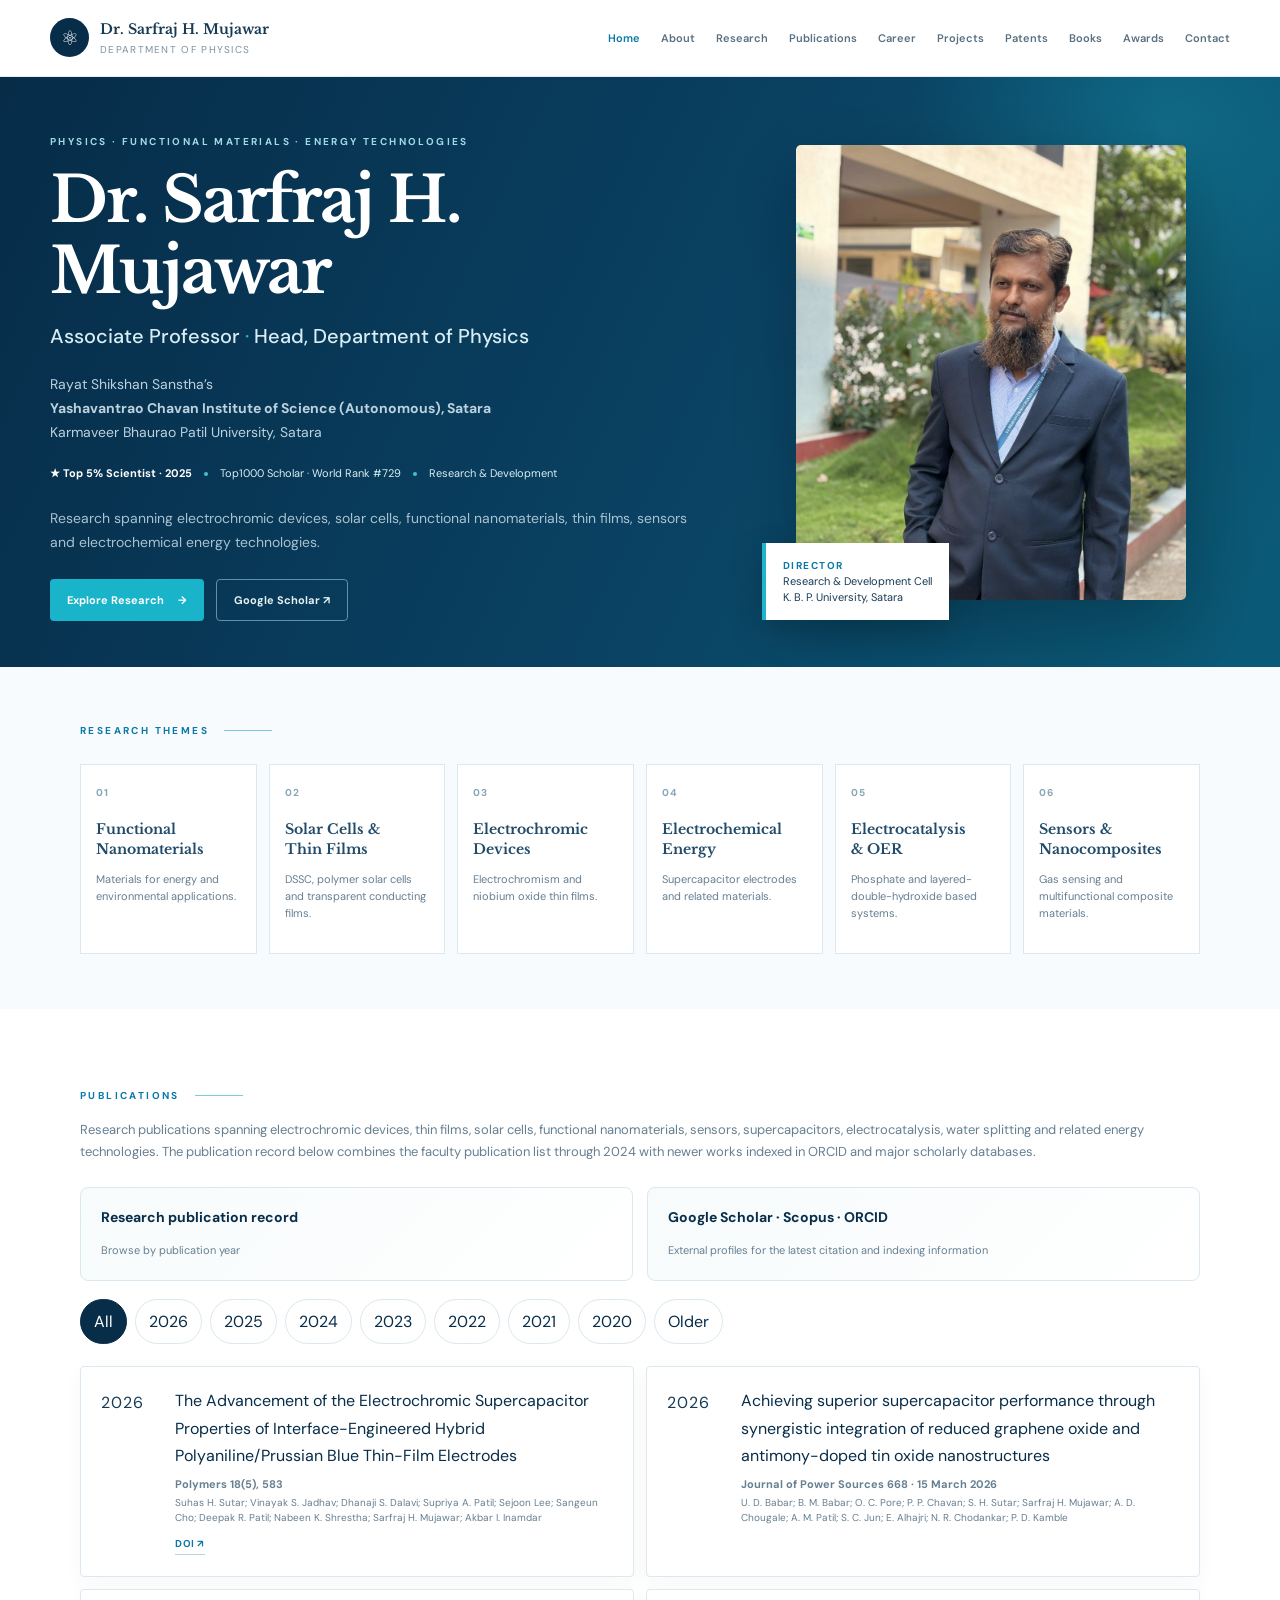
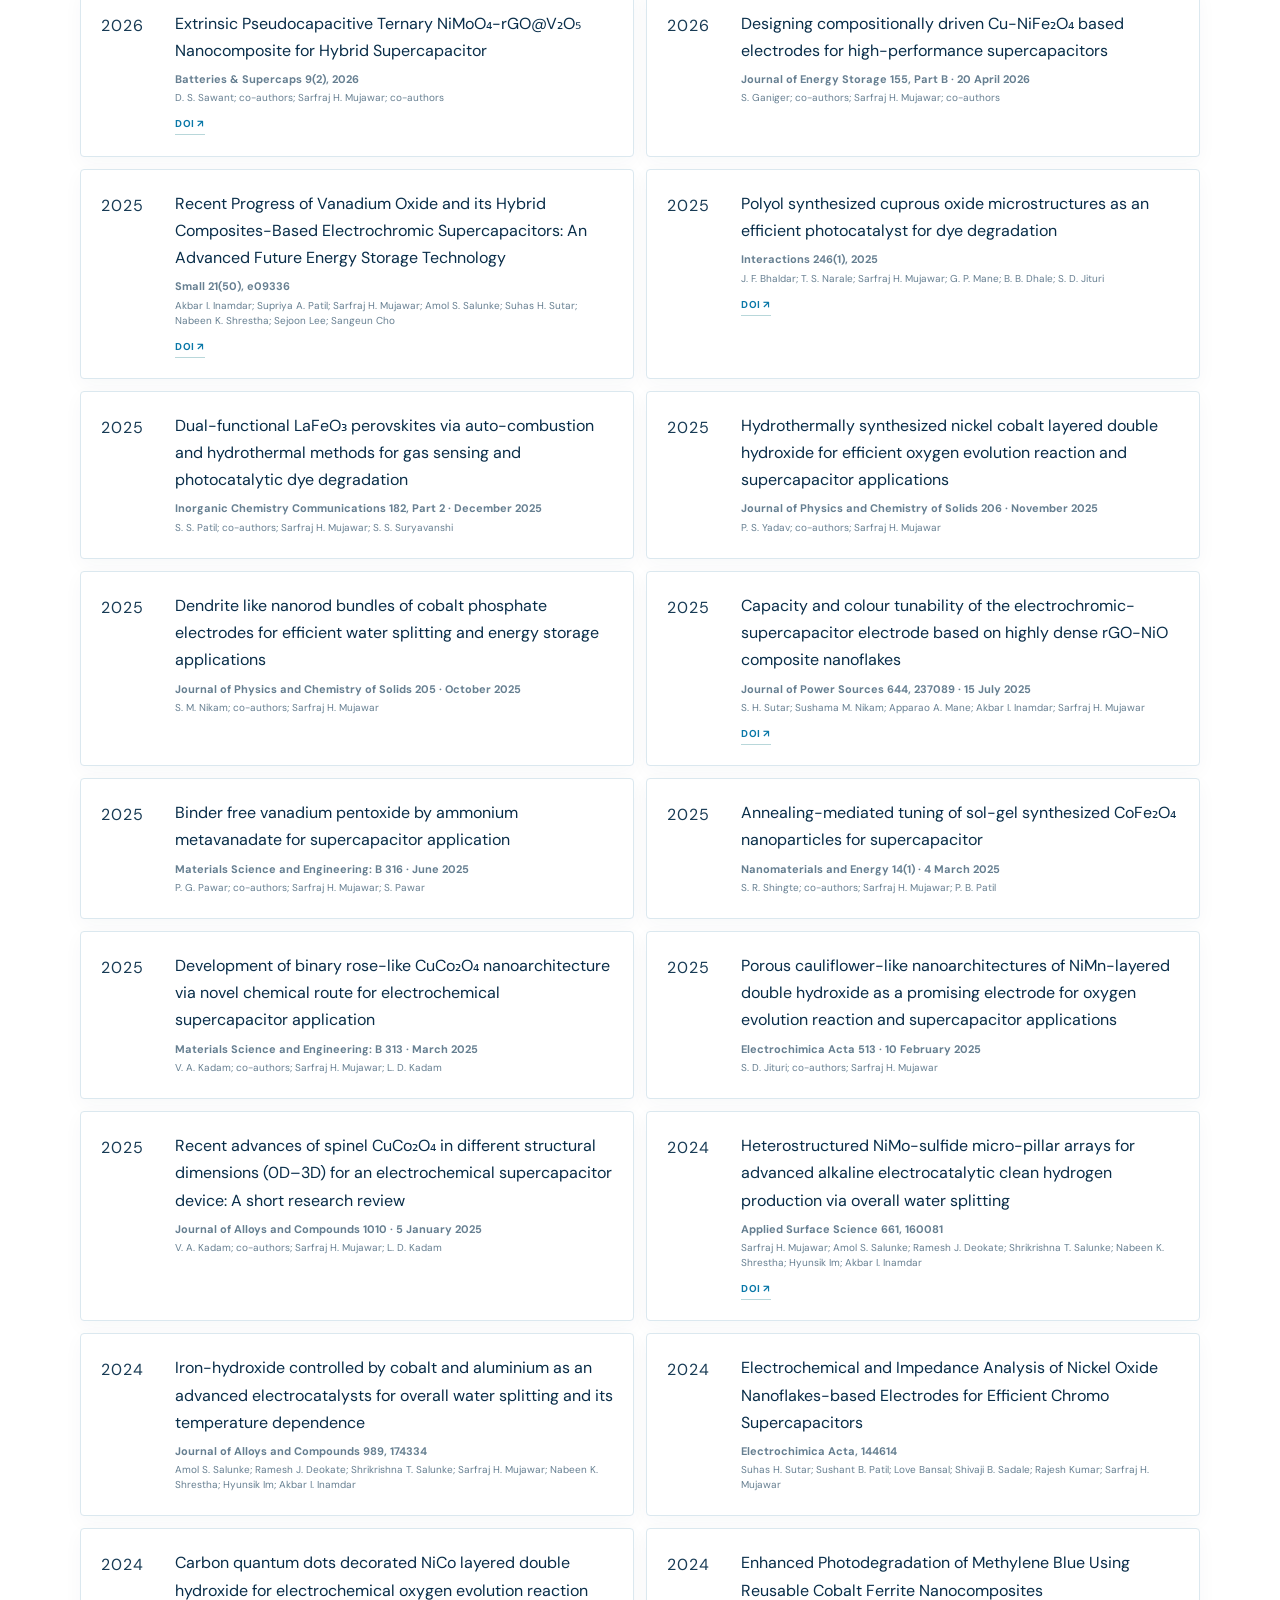
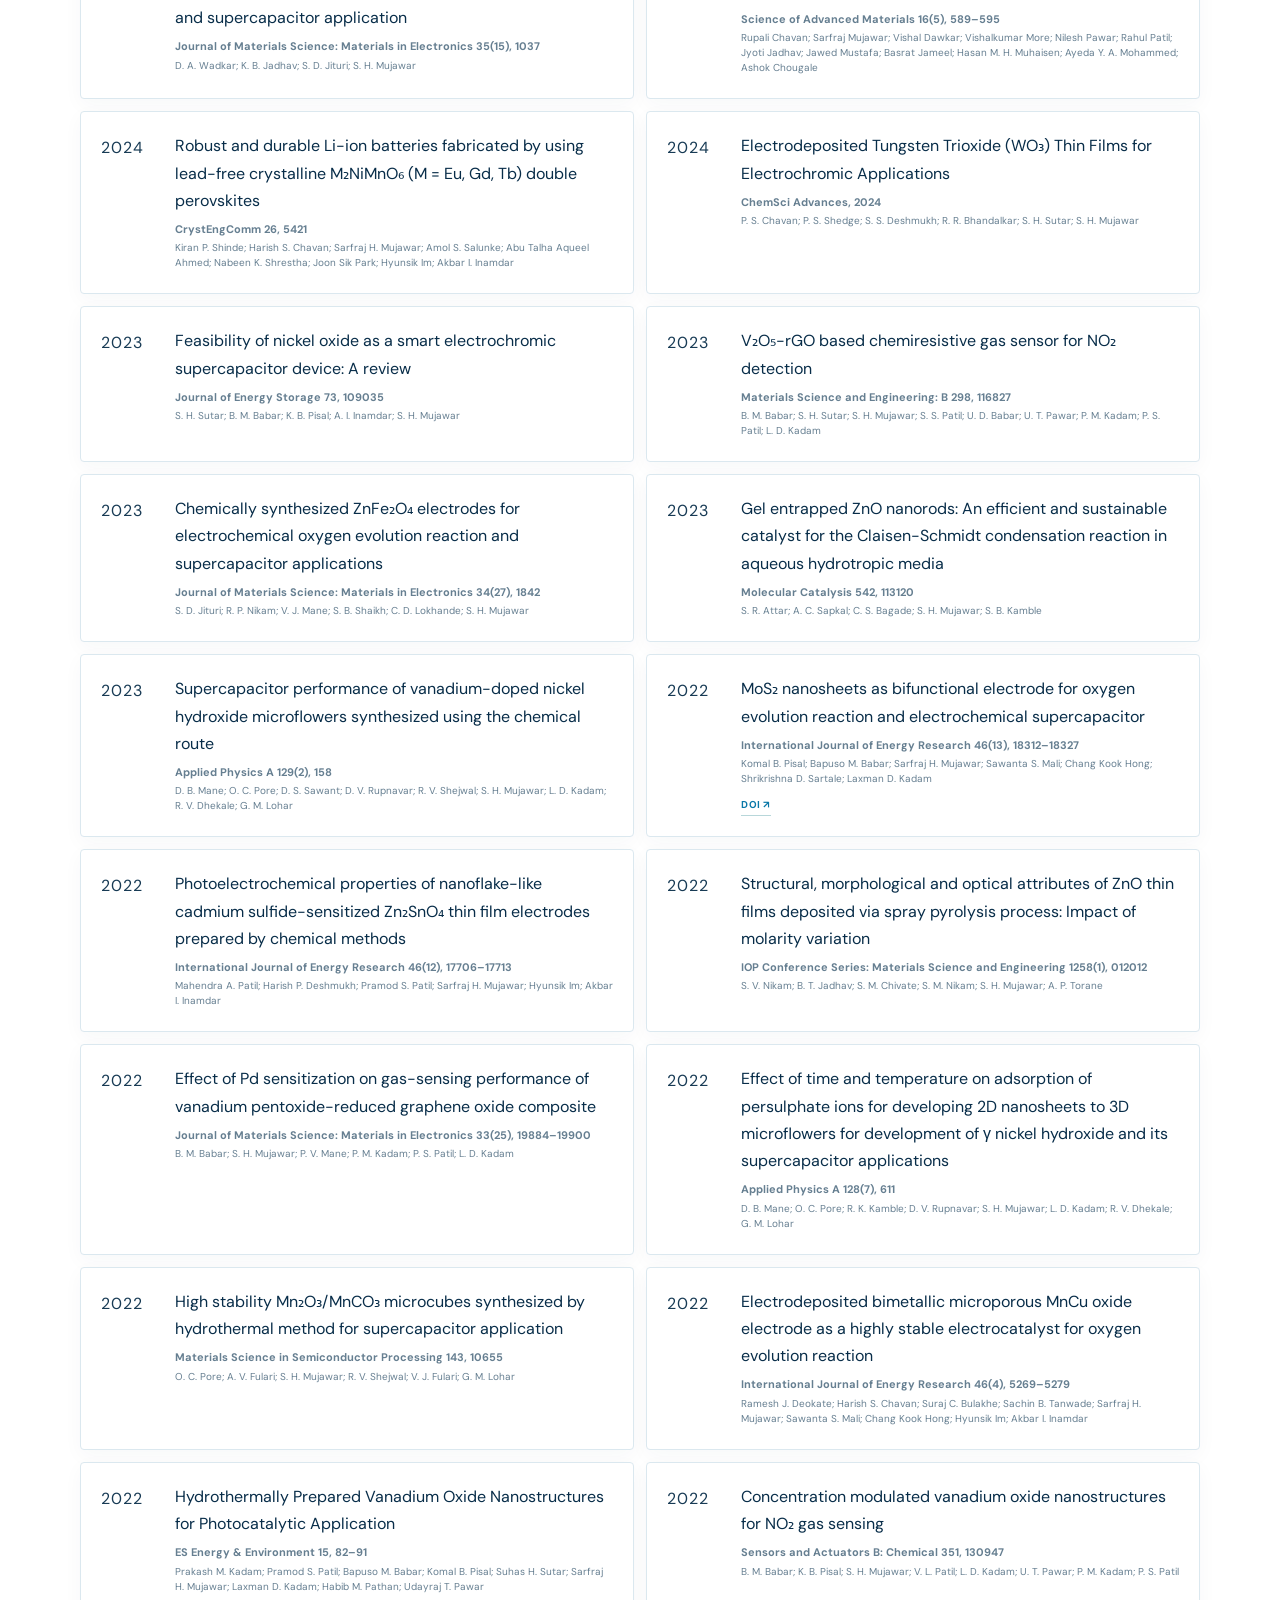
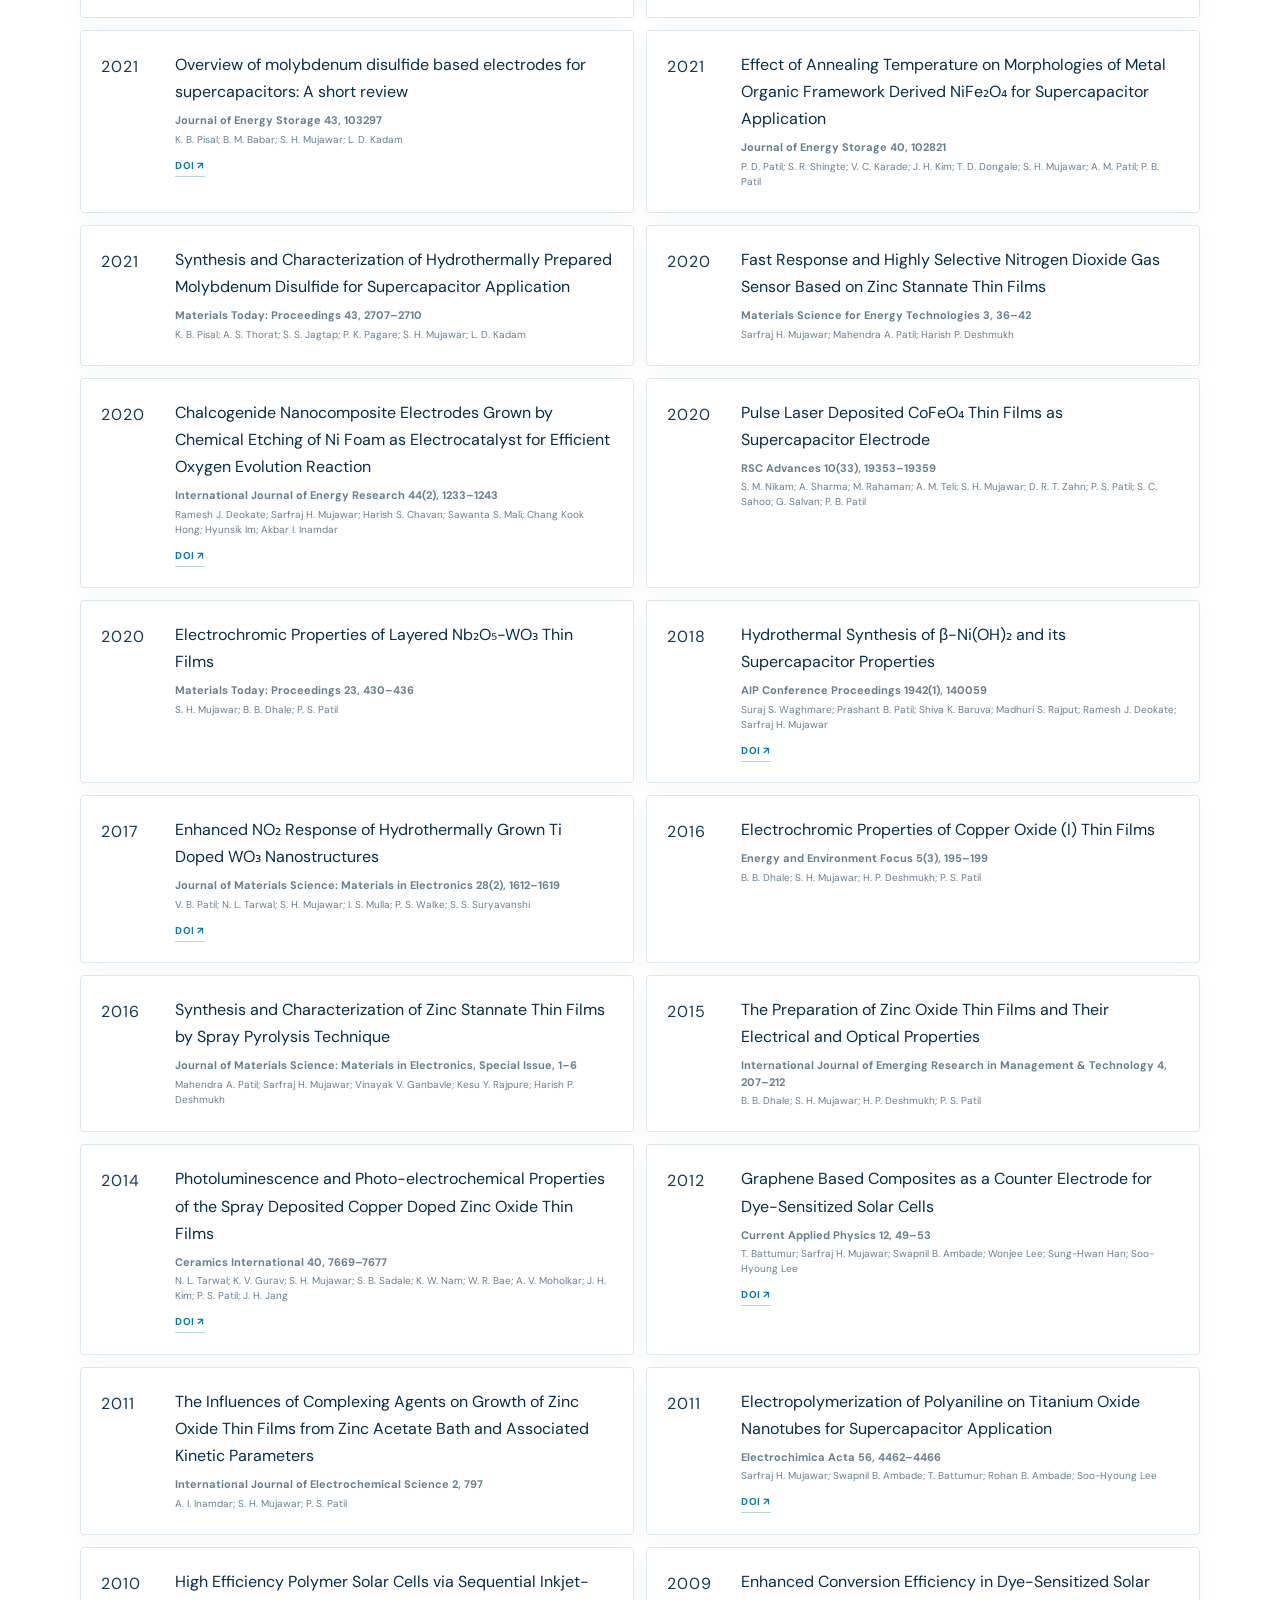
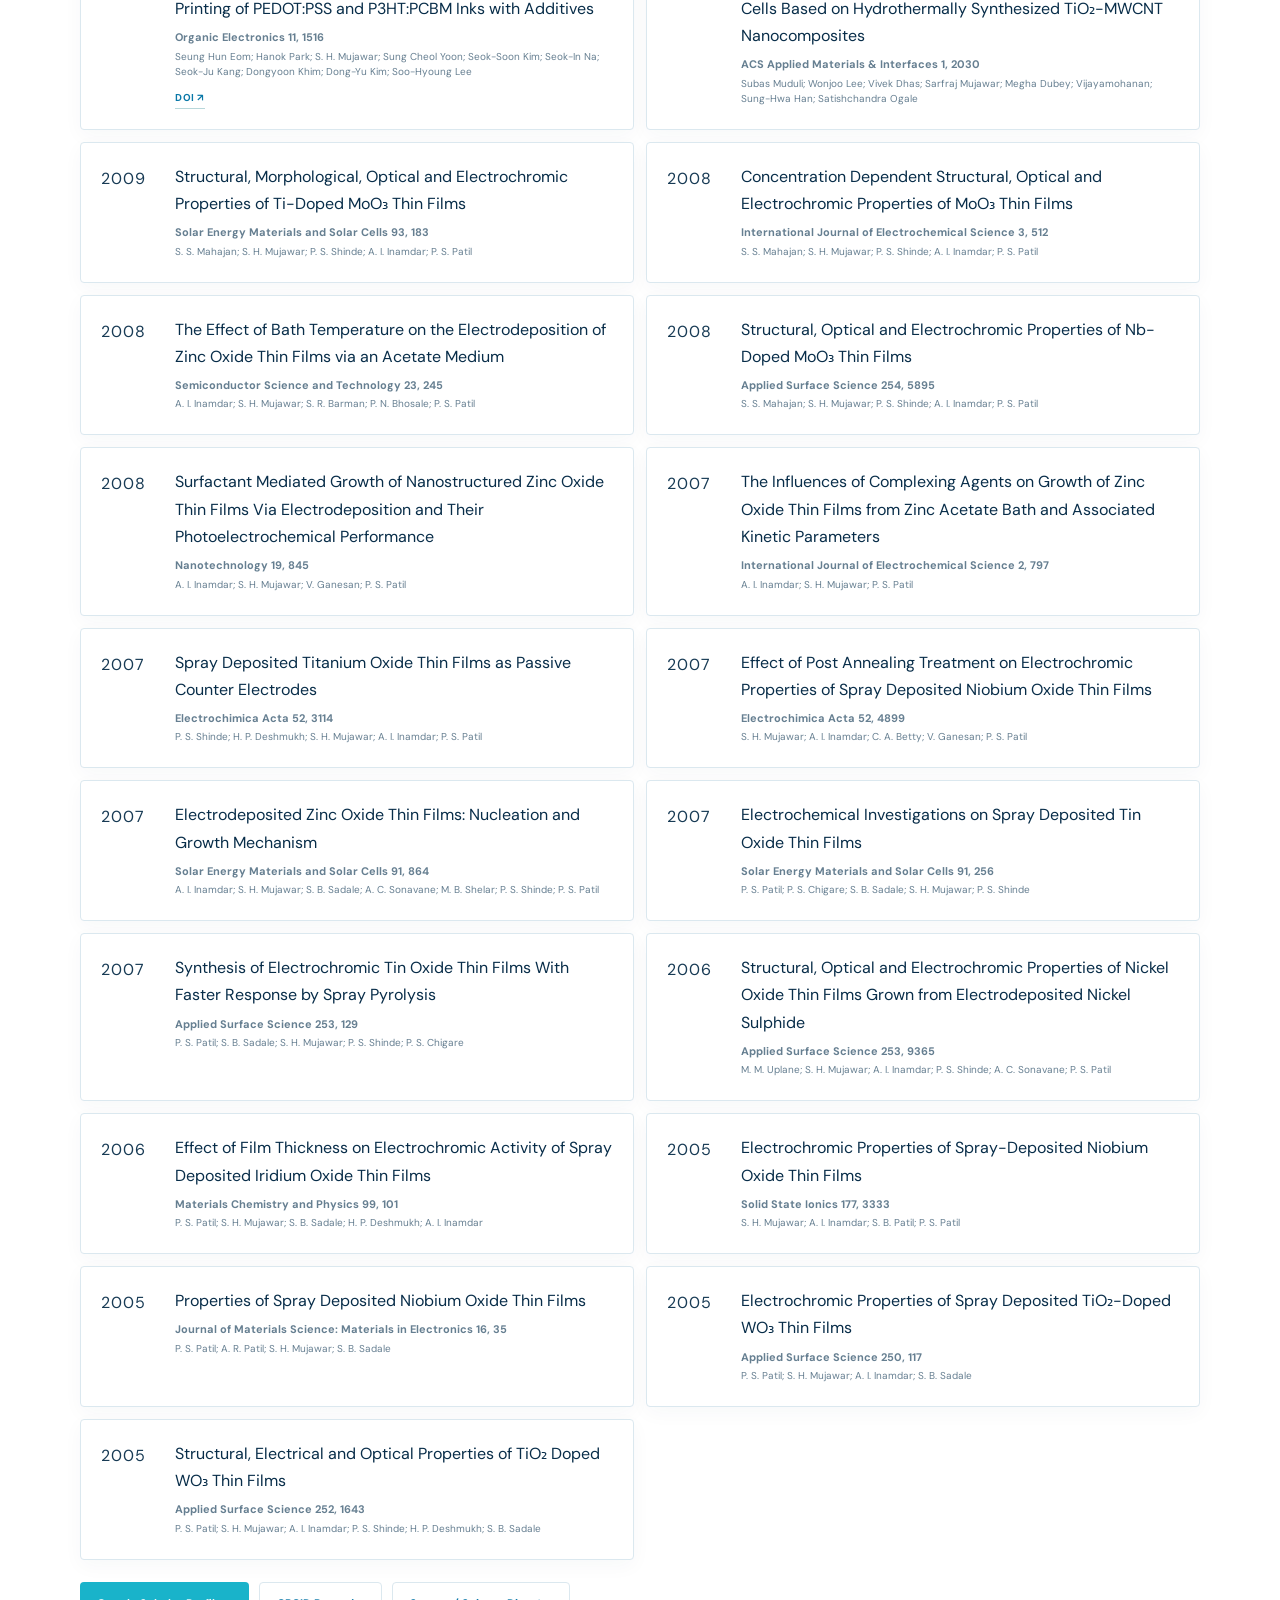
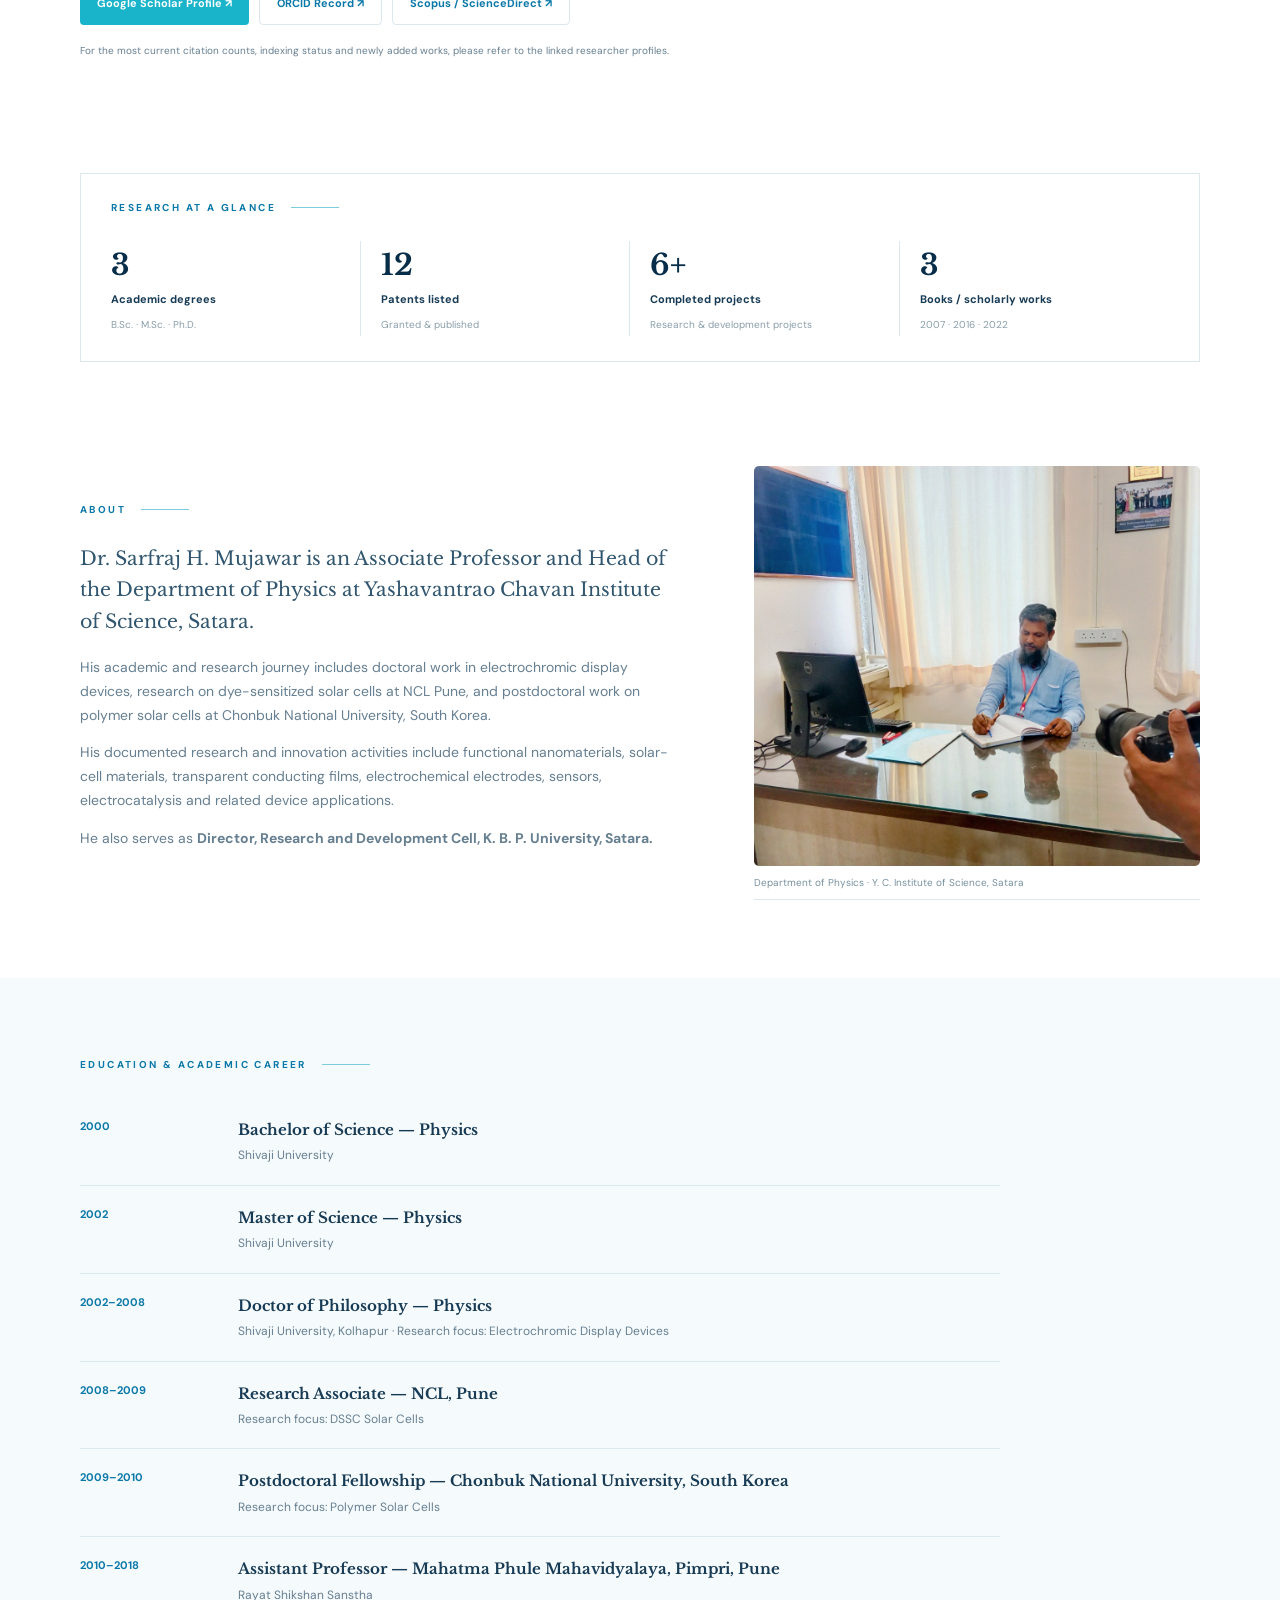
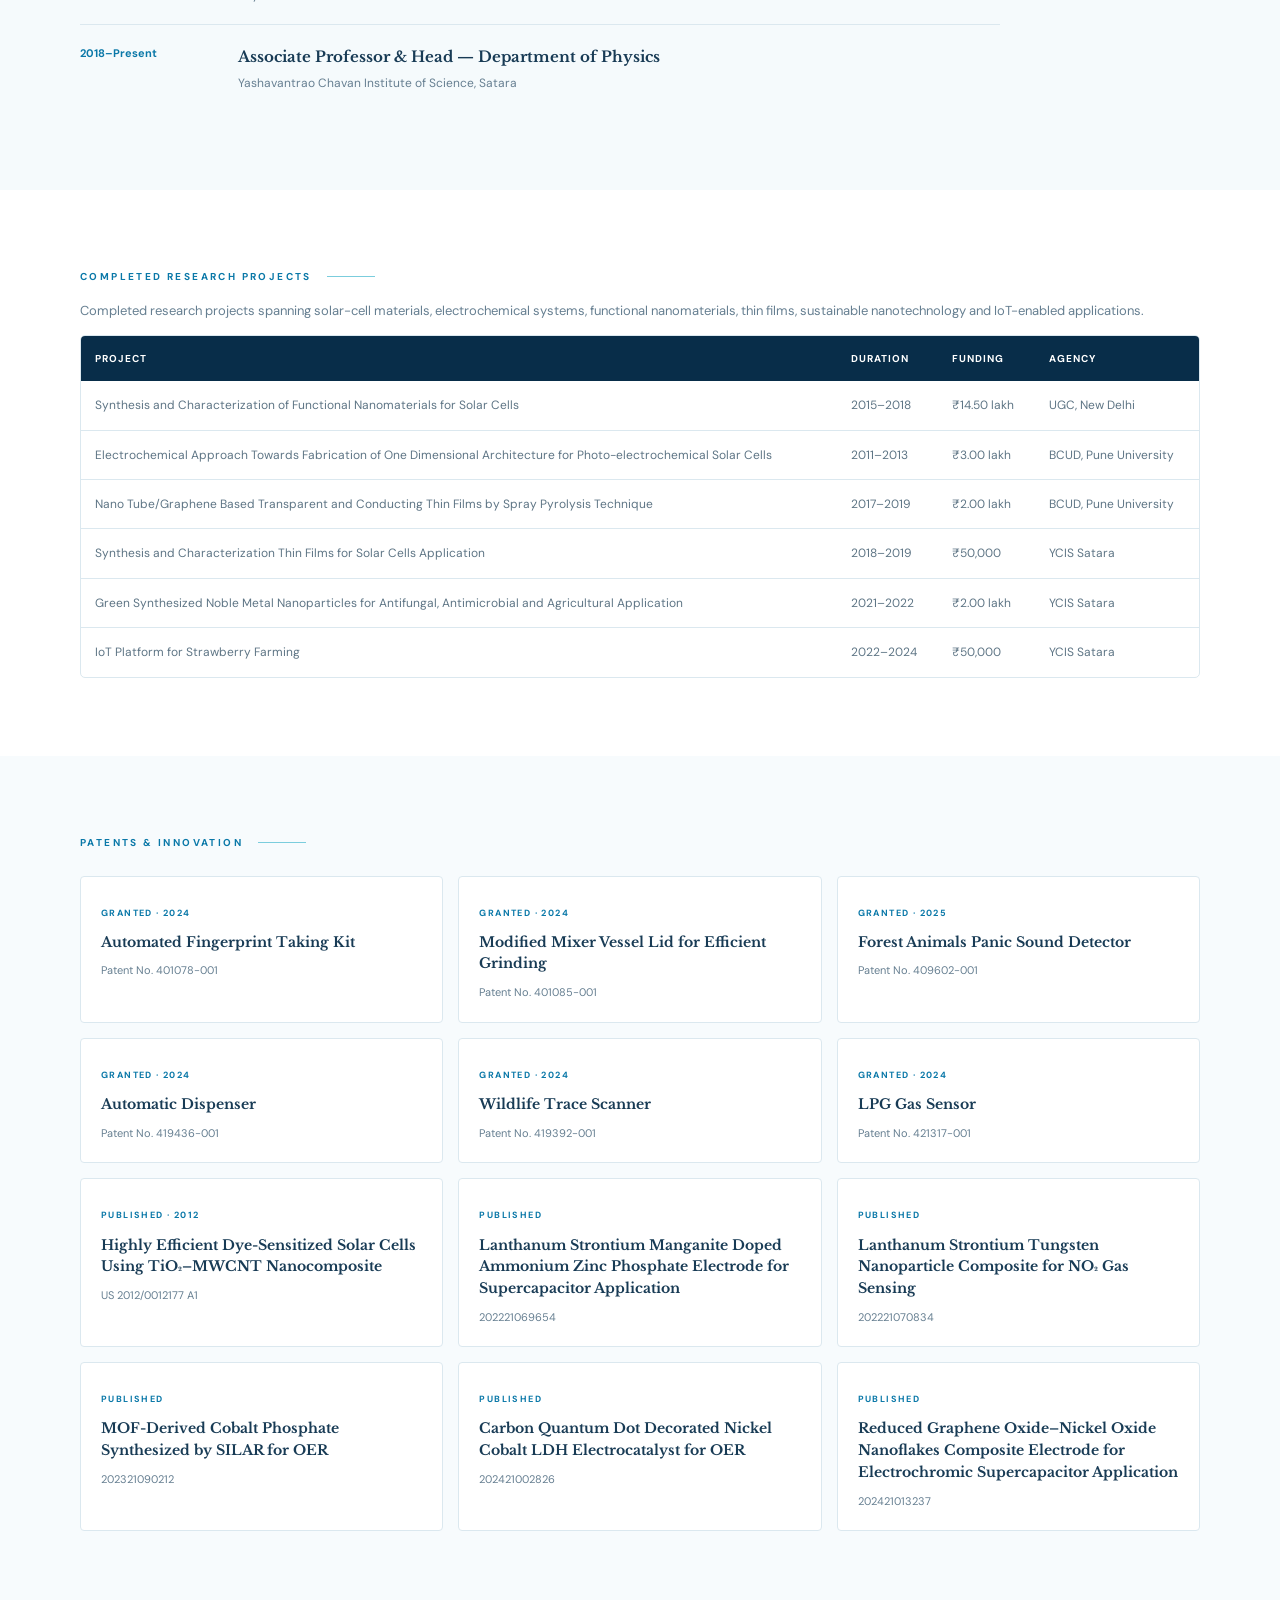
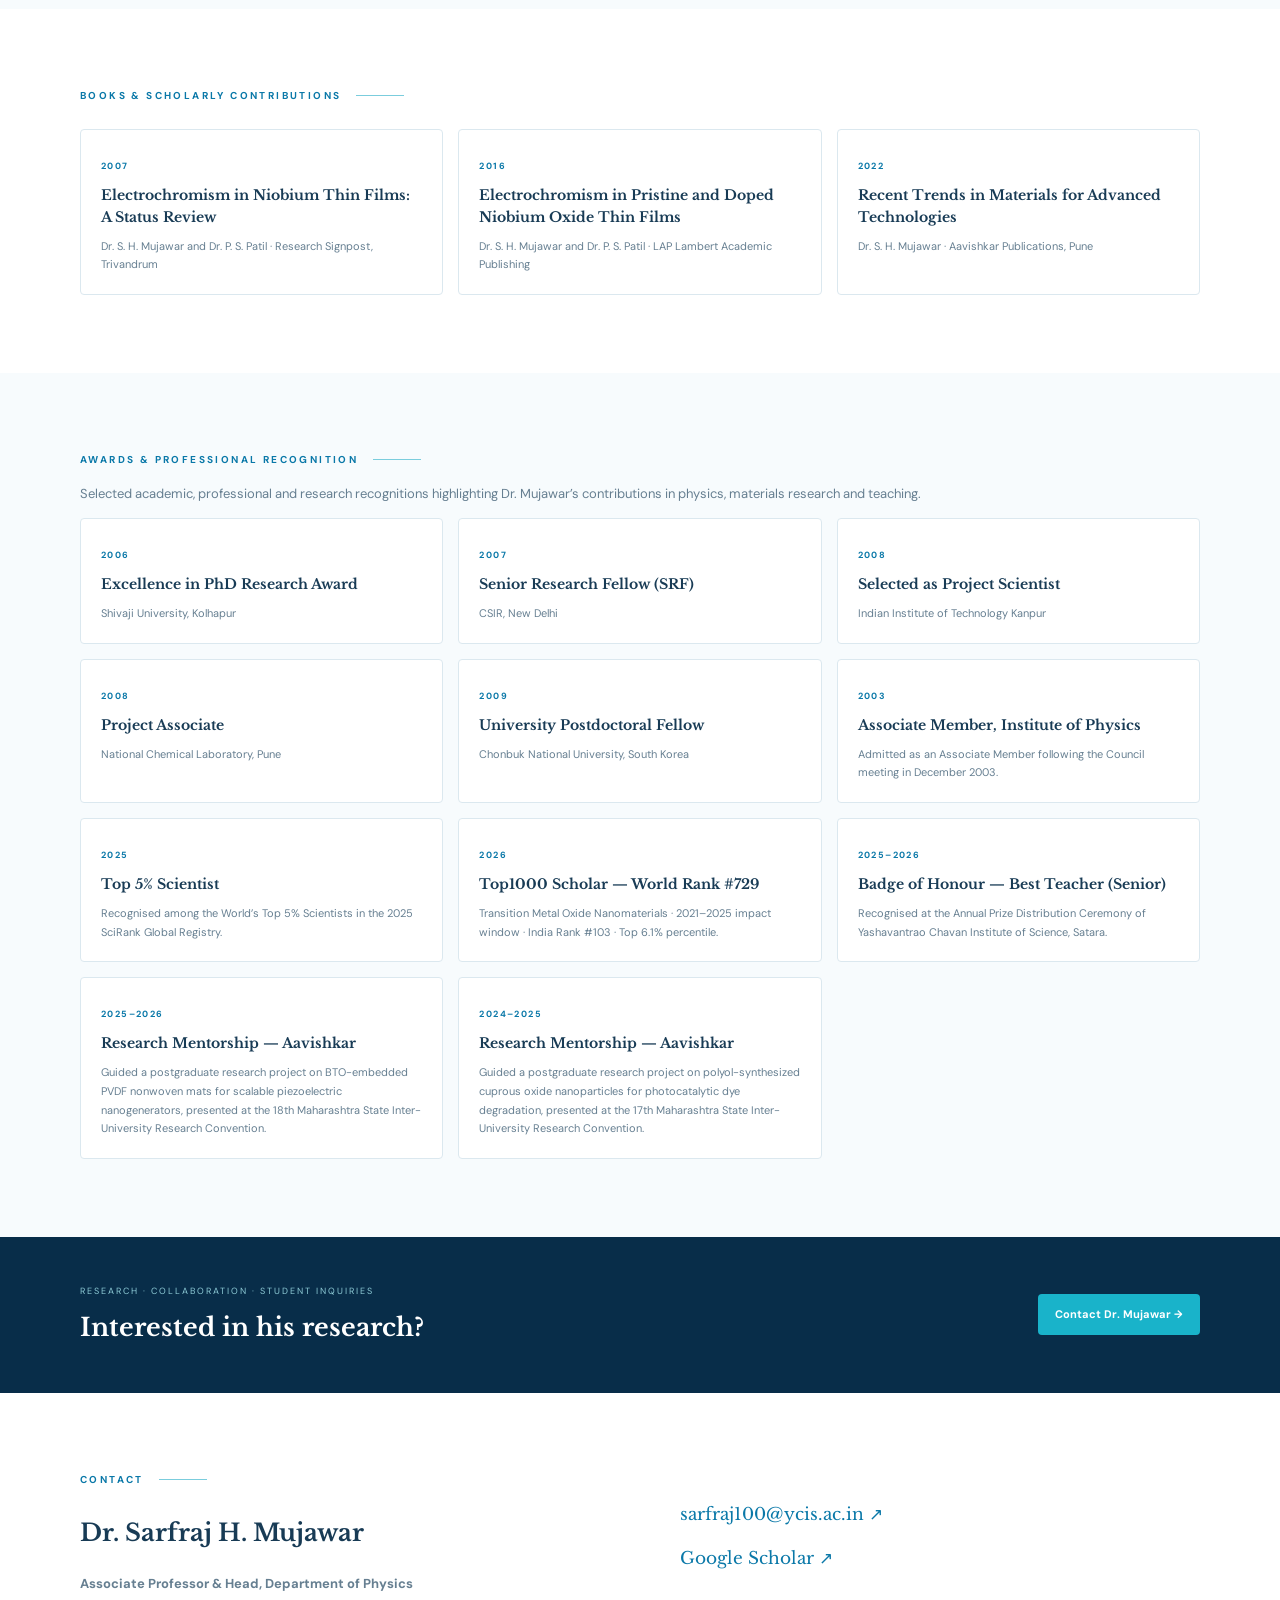
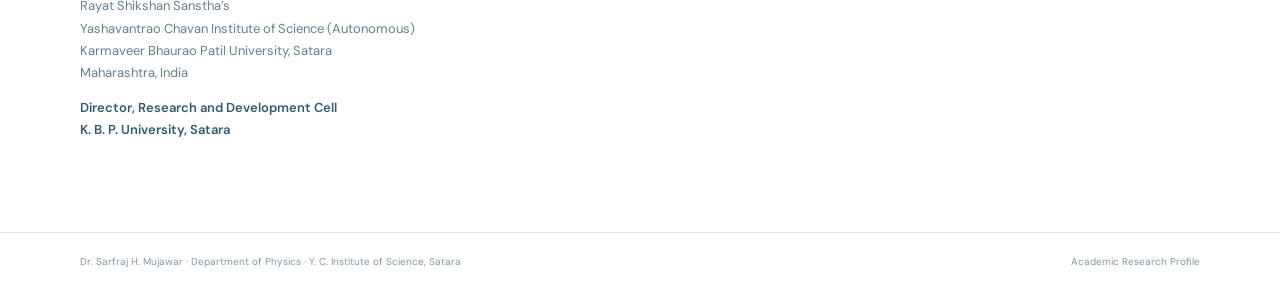
==== commit bb56c588: "Update index.html" ====
--- a/index.html
+++ b/index.html
@@ -157,7 +157,7 @@
 
 <section class="cta"><div class="container"><div><span>RESEARCH · COLLABORATION · STUDENT INQUIRIES</span><h2>Interested in his research?</h2></div><a class="btn primary" href="mailto:sarfraj100@ycis.ac.in">Contact Dr. Mujawar →</a></div></section>
 
-<section class="section contact" id="contact"><div class="container contact-grid"><div><div class="section-heading"><span>Contact</span><em></em></div><h2>Dr. Sarfraj H. Mujawar</h2><p><b>Associate Professor & Head, Department of Physics</b><br>Rayat Shikshan Sanstha’s<br>Yashavantrao Chavan Institute of Science (Autonomous)<br>Karmaveer Bhaurao Patil University, Satara<br>Maharashtra, India</p><p class="director">Director, Research and Development Cell<br>K. B. P. University, Satara</p></div><div class="contact-links"><a href="mailto:sarfraj100@ycis.ac.in">sarfraj100@ycis.ac.in ↗</a><a href="https://scholar.google.com/citations?user=X9kpgDgAAAAJ&hl=en" target="_blank" rel="noopener">Google Scholar ↗</a><p>For public display, personal phone and date-of-birth information from the CV have intentionally not been included.</p></div></div></section>
+<section class="section contact" id="contact"><div class="container contact-grid"><div><div class="section-heading"><span>Contact</span><em></em></div><h2>Dr. Sarfraj H. Mujawar</h2><p><b>Associate Professor & Head, Department of Physics</b><br>Rayat Shikshan Sanstha’s<br>Yashavantrao Chavan Institute of Science (Autonomous)<br>Karmaveer Bhaurao Patil University, Satara<br>Maharashtra, India</p><p class="director">Director, Research and Development Cell<br>K. B. P. University, Satara</p></div><div class="contact-links"><a href="mailto:sarfraj100@ycis.ac.in">sarfraj100@ycis.ac.in ↗</a><a href="https://scholar.google.com/citations?user=X9kpgDgAAAAJ&hl=en" target="_blank" rel="noopener">Google Scholar ↗</a><p></p></div></div></section>
 </main>
 <footer><div class="container"><span>Dr. Sarfraj H. Mujawar · Department of Physics · Y. C. Institute of Science, Satara</span><span>Academic Research Profile</span></div></footer>
 <script>document.querySelectorAll('.pub-filter').forEach(btn=>btn.addEventListener('click',()=>{document.querySelectorAll('.pub-filter').forEach(b=>b.classList.remove('active'));btn.classList.add('active');const f=btn.dataset.filter;document.querySelectorAll('.pub-card').forEach(card=>{const y=Number(card.dataset.year);const show=f==='all'||(f==='older'?y<=2019:String(y)===f);card.style.display=show?'grid':'none';});}));</script>
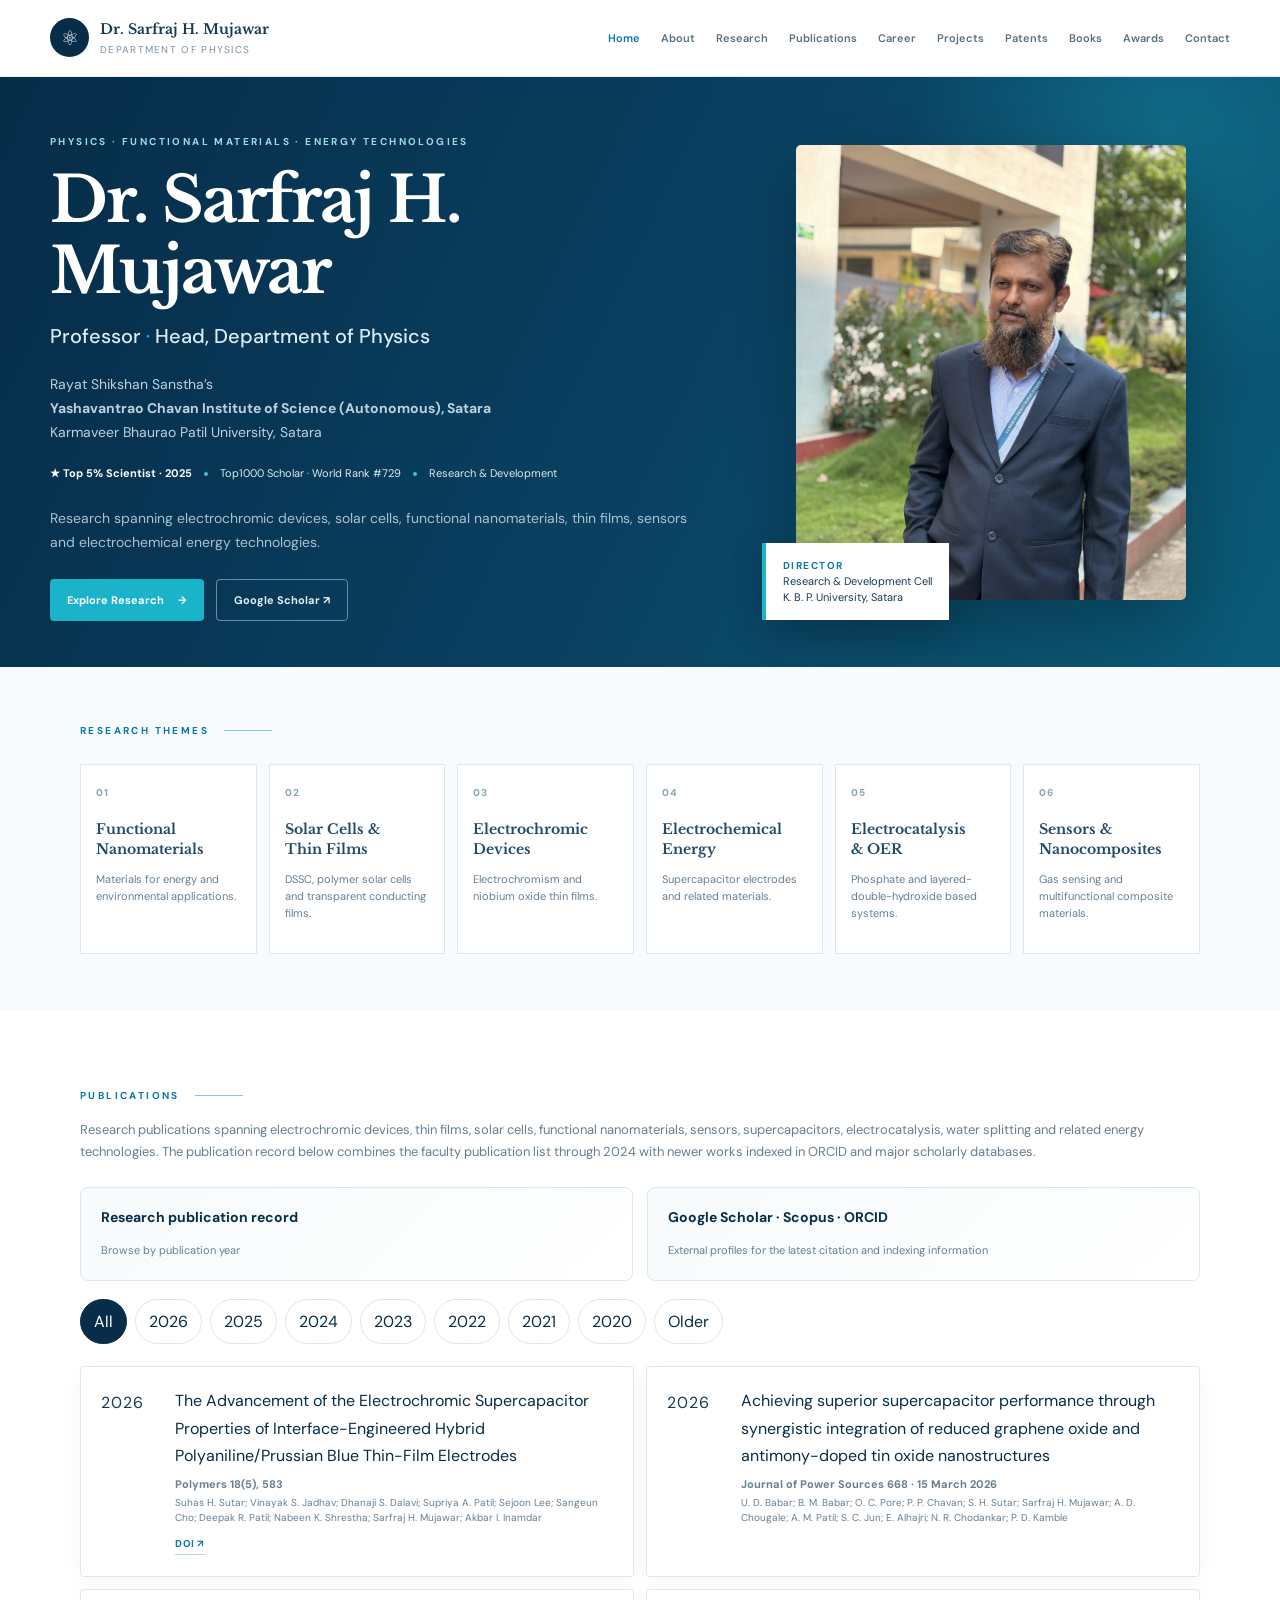
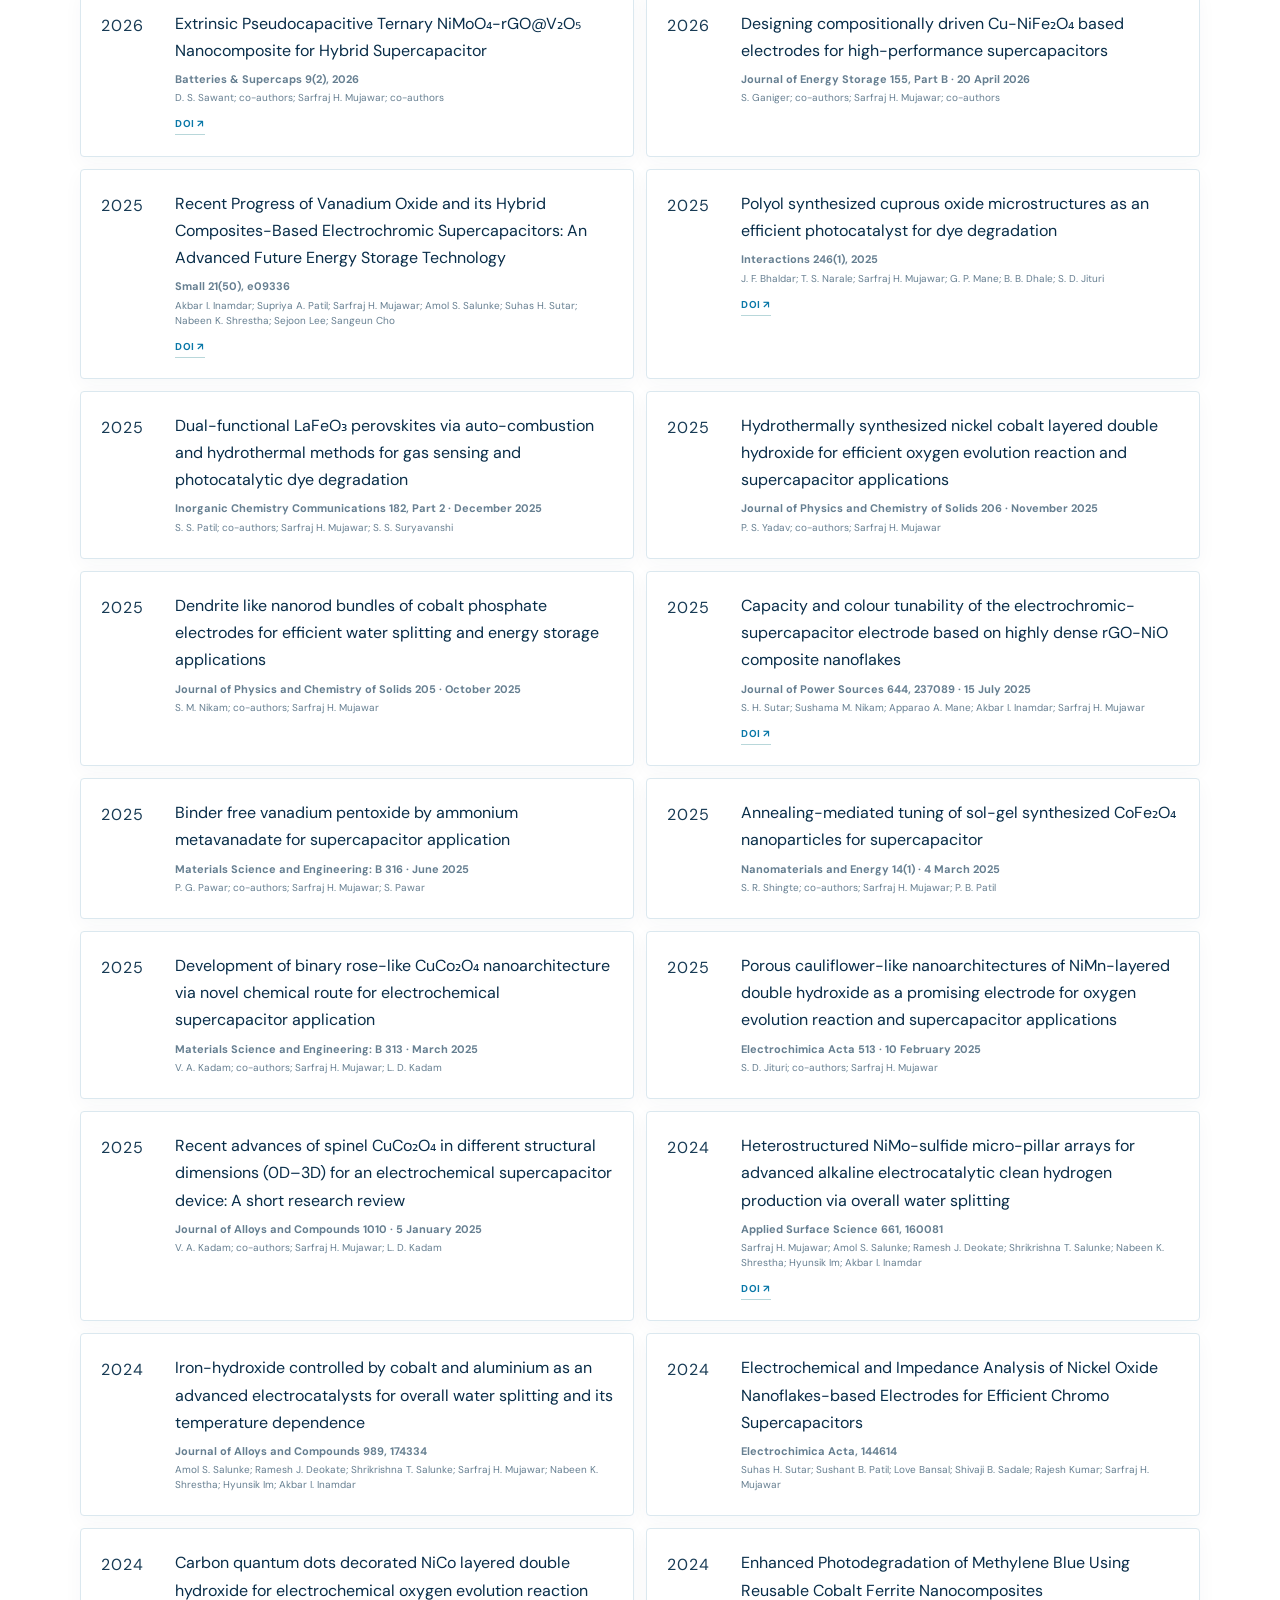
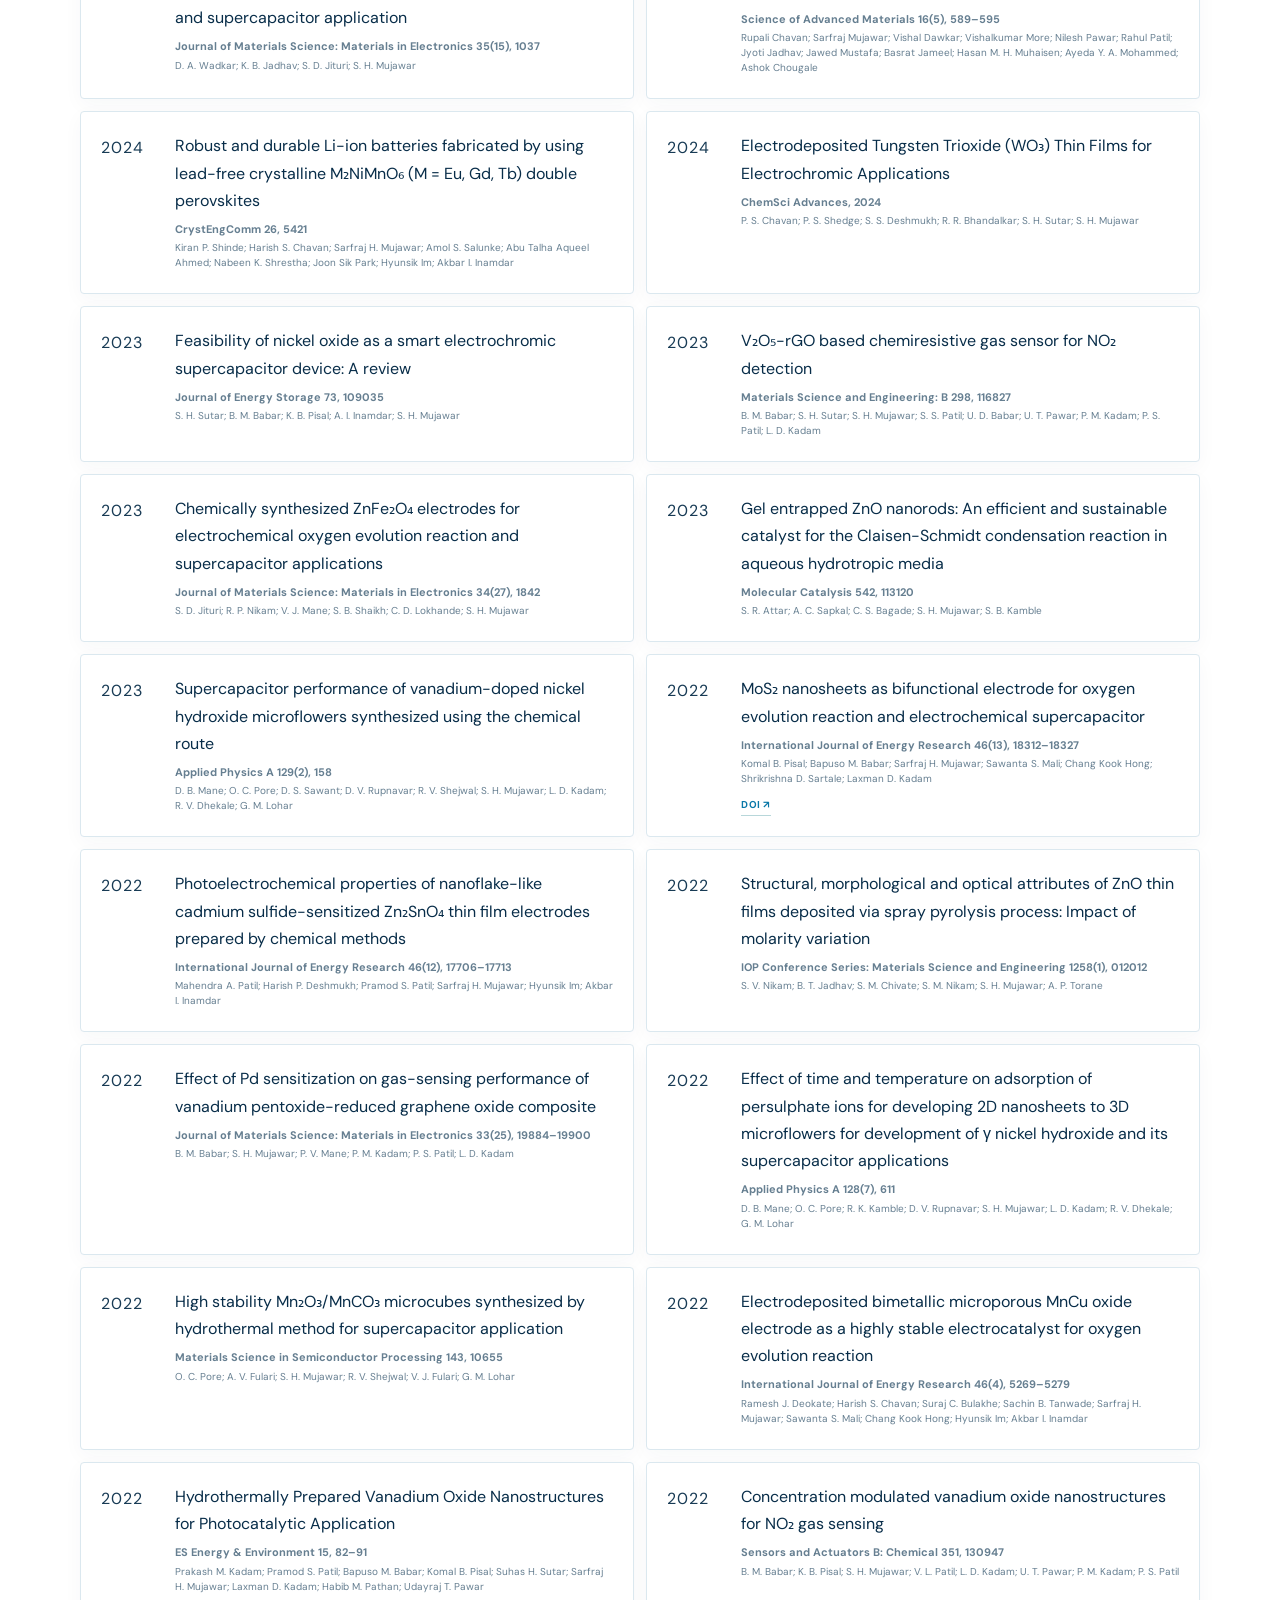
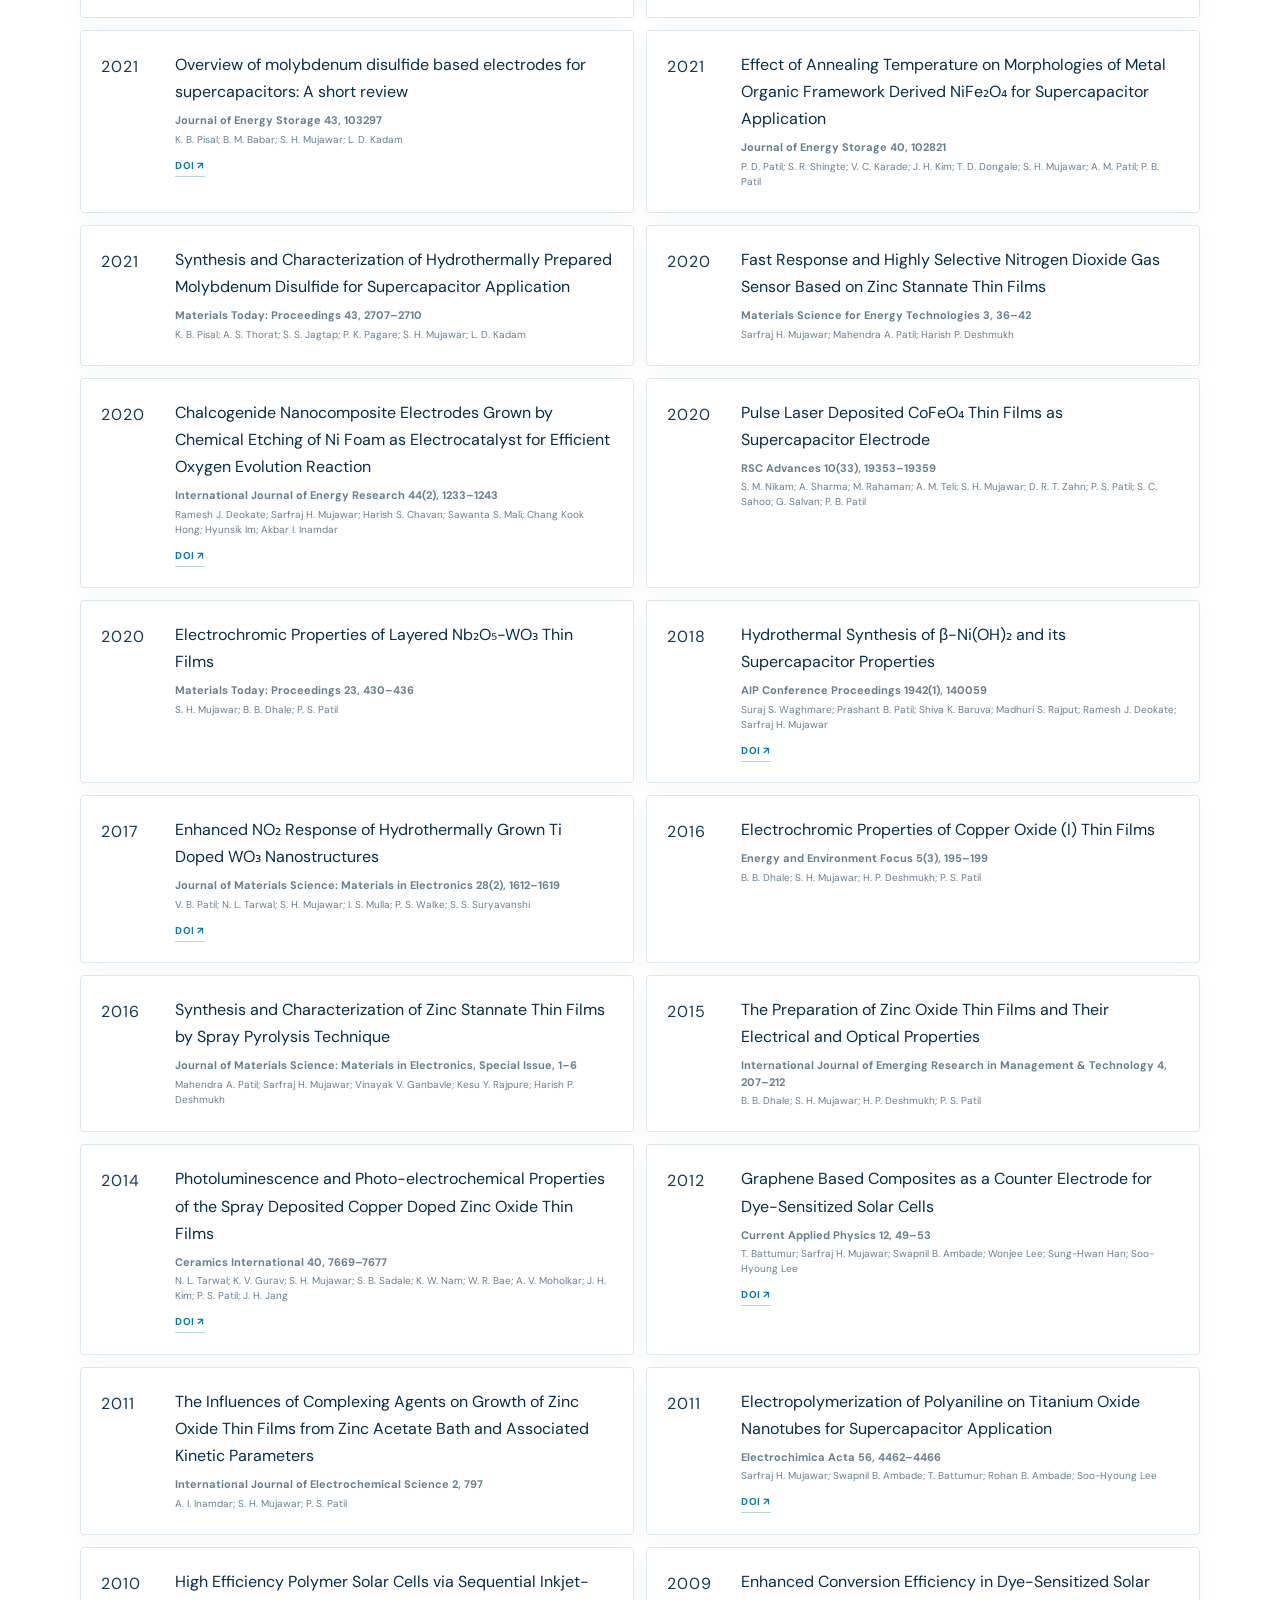
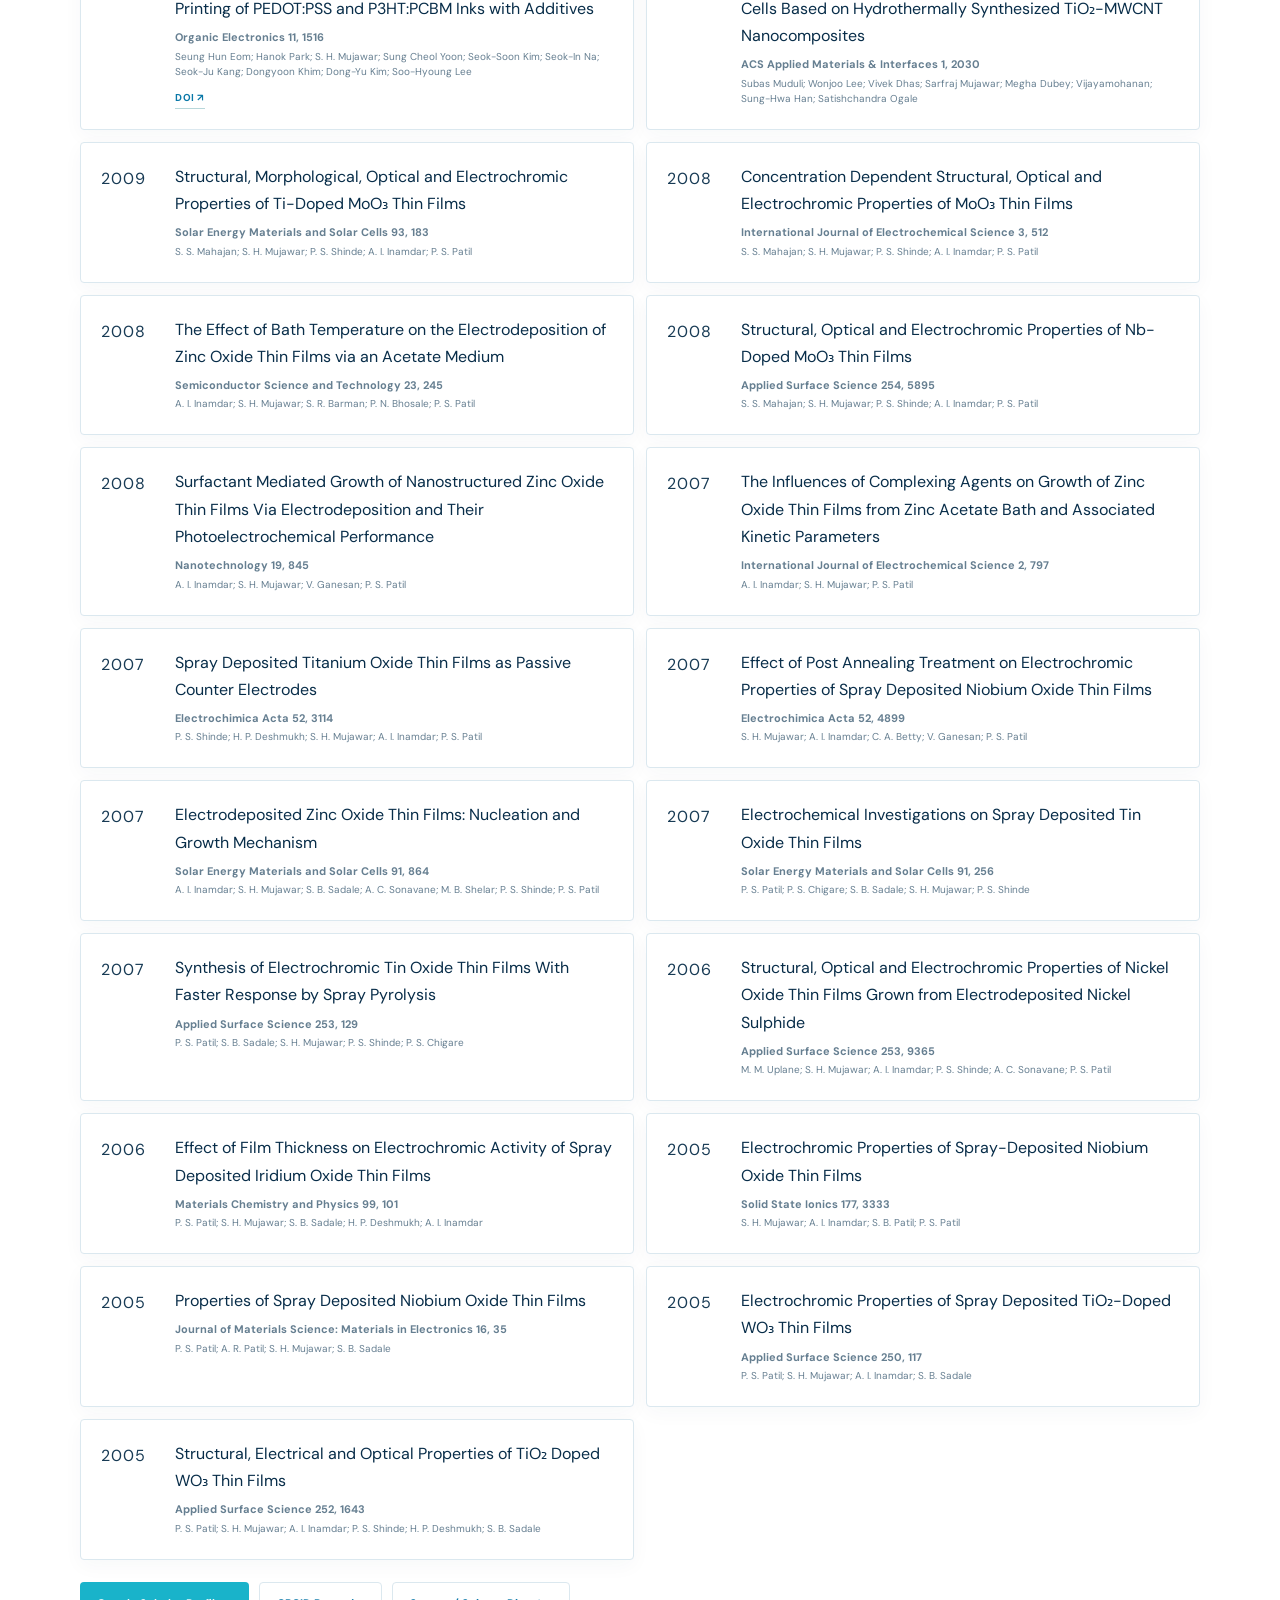
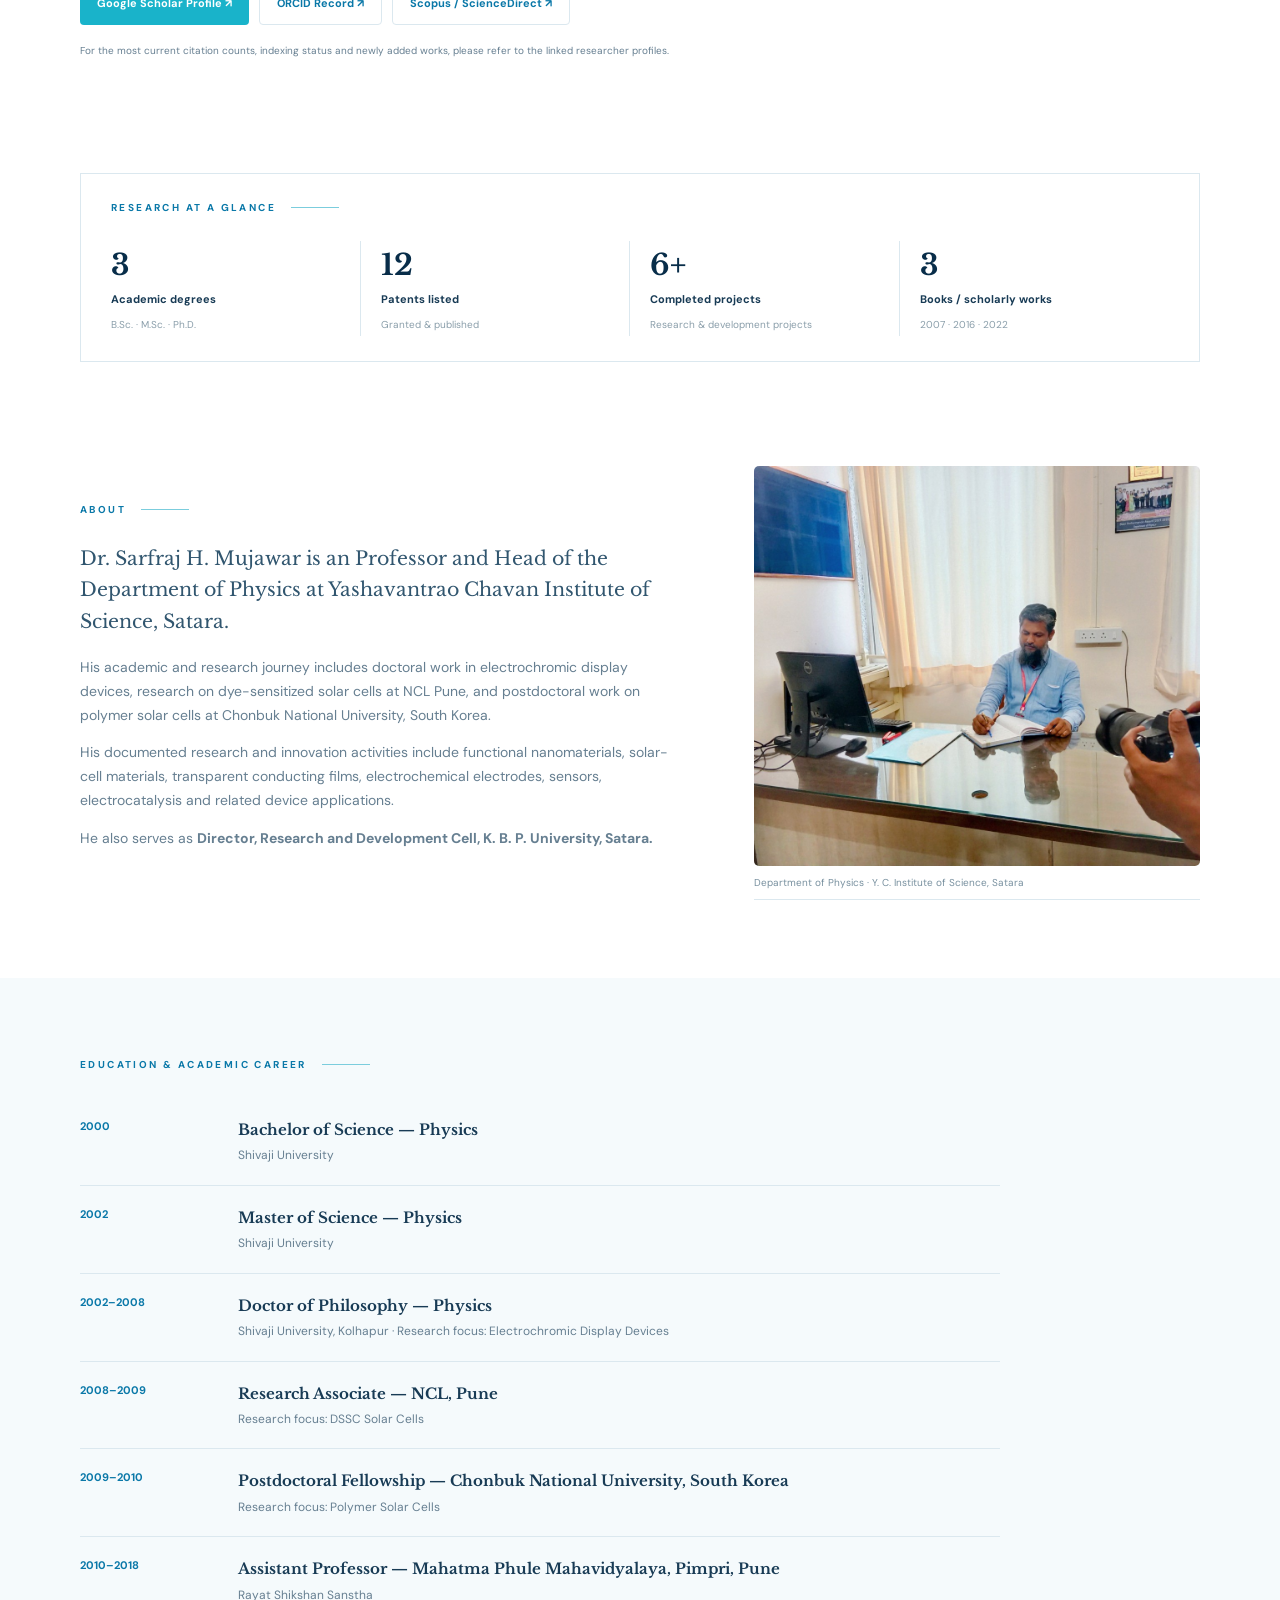
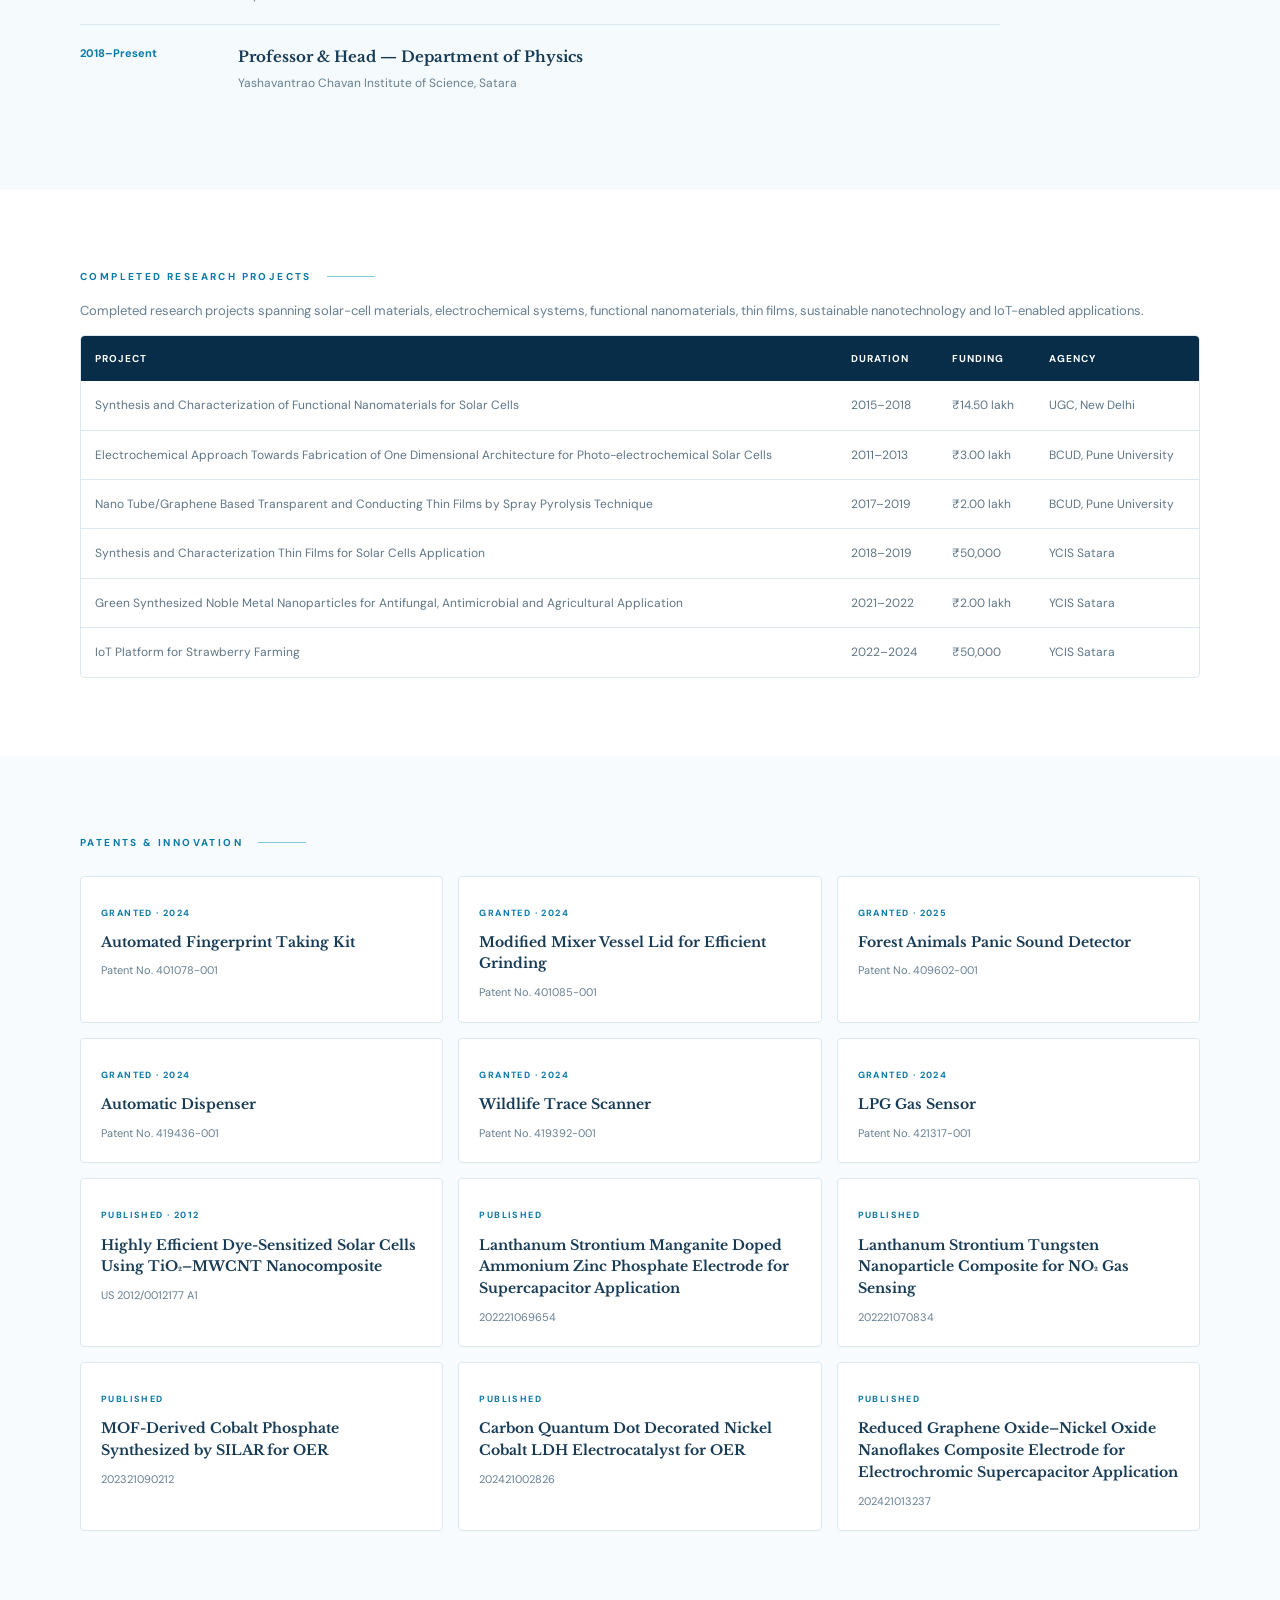
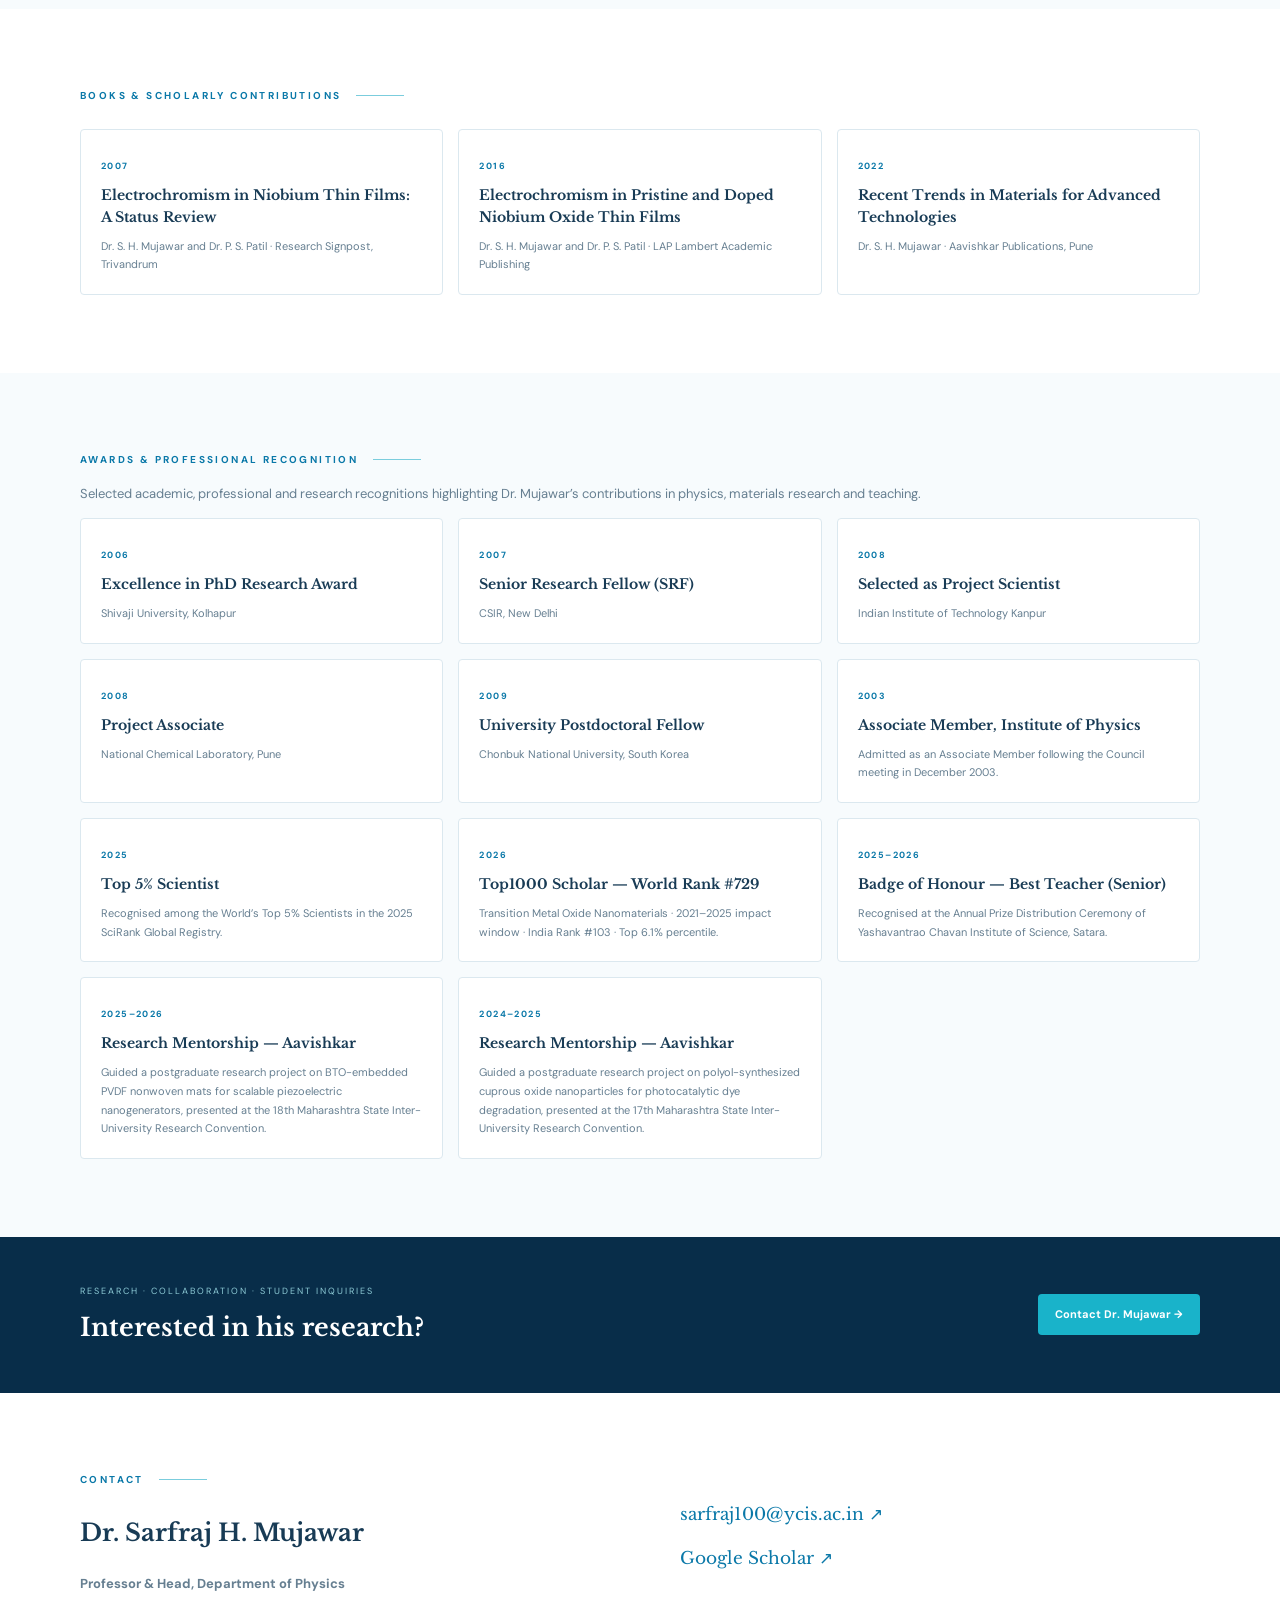
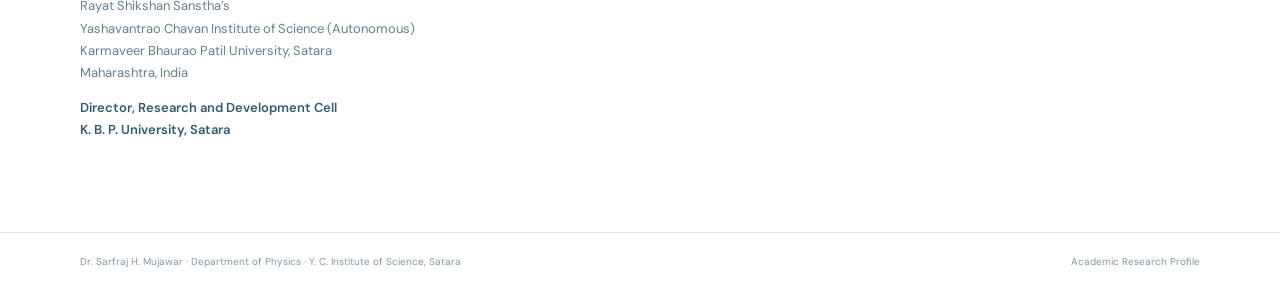
==== commit 215367c7: "Update index.html" ====
--- a/index.html
+++ b/index.html
@@ -2,7 +2,7 @@
 <html lang="en">
 <head>
 <meta charset="UTF-8"><meta name="viewport" content="width=device-width,initial-scale=1.0">
-<meta name="description" content="Academic research profile of Dr. Sarfraj H. Mujawar, Associate Professor and Head of Physics at Yashavantrao Chavan Institute of Science, Satara. Explore his publications, research projects, patents, books and work in functional materials and energy technologies.">
+<meta name="description" content="Academic research profile of Dr. Sarfraj H. Mujawar, Professor and Head of Physics at Yashavantrao Chavan Institute of Science, Satara. Explore his publications, research projects, patents, books and work in functional materials and energy technologies.">
 <meta name="robots" content="index, follow, max-image-preview:large">
 <meta name="theme-color" content="#111b2e">
 <meta property="og:type" content="profile">
@@ -22,7 +22,7 @@
   "@type": "Person",
   "name": "Dr. Sarfraj H. Mujawar",
   "honorificPrefix": "Dr.",
-  "jobTitle": ["Associate Professor", "Head, Department of Physics", "Director, Research and Development Cell"],
+  "jobTitle": ["Professor", "Head, Department of Physics", "Director, Research and Development Cell"],
   "worksFor": [
     {
       "@type": "CollegeOrUniversity",
@@ -63,7 +63,7 @@
 <main>
 <section class="hero" id="home"><div class="hero-glow"></div><div class="hero-inner">
 <div class="hero-copy"><p class="eyebrow">PHYSICS · FUNCTIONAL MATERIALS · ENERGY TECHNOLOGIES</p>
-<h1>Dr. Sarfraj H. Mujawar</h1><h2>Associate Professor <span>·</span> Head, Department of Physics</h2>
+<h1>Dr. Sarfraj H. Mujawar</h1><h2> Professor <span>·</span> Head, Department of Physics</h2>
 <p class="institution">Rayat Shikshan Sanstha’s<br><b>Yashavantrao Chavan Institute of Science (Autonomous), Satara</b><br>Karmaveer Bhaurao Patil University, Satara</p>
 <div class="recognition"><span>★ Top 5% Scientist · 2025</span><i></i><span>Top1000 Scholar · World Rank #729</span><i></i><span>Research & Development</span></div>
 <p class="hero-text">Research spanning electrochromic devices, solar cells, functional nanomaterials, thin films, sensors and electrochemical energy technologies.</p>
@@ -94,7 +94,7 @@
 </div></div></section>
 
 <section class="section about" id="about"><div class="container two-col"><div><div class="section-heading"><span>About</span><em></em></div>
-<p class="lead">Dr. Sarfraj H. Mujawar is an Associate Professor and Head of the Department of Physics at Yashavantrao Chavan Institute of Science, Satara.</p>
+<p class="lead">Dr. Sarfraj H. Mujawar is an Professor and Head of the Department of Physics at Yashavantrao Chavan Institute of Science, Satara.</p>
 <p>His academic and research journey includes doctoral work in electrochromic display devices, research on dye-sensitized solar cells at NCL Pune, and postdoctoral work on polymer solar cells at Chonbuk National University, South Korea.</p>
 <p>His documented research and innovation activities include functional nanomaterials, solar-cell materials, transparent conducting films, electrochemical electrodes, sensors, electrocatalysis and related device applications.</p>
 <p>He also serves as <b>Director, Research and Development Cell, K. B. P. University, Satara.</b></p>
@@ -107,7 +107,7 @@
 <article><div class="year">2008–2009</div><div><h3>Research Associate — NCL, Pune</h3><p>Research focus: DSSC Solar Cells</p></div></article>
 <article><div class="year">2009–2010</div><div><h3>Postdoctoral Fellowship — Chonbuk National University, South Korea</h3><p>Research focus: Polymer Solar Cells</p></div></article>
 <article><div class="year">2010–2018</div><div><h3>Assistant Professor — Mahatma Phule Mahavidyalaya, Pimpri, Pune</h3><p>Rayat Shikshan Sanstha</p></div></article>
-<article><div class="year">2018–Present</div><div><h3>Associate Professor & Head — Department of Physics</h3><p>Yashavantrao Chavan Institute of Science, Satara</p></div></article>
+<article><div class="year">2018–Present</div><div><h3> Professor & Head — Department of Physics</h3><p>Yashavantrao Chavan Institute of Science, Satara</p></div></article>
 </div></div></section>
 
 <section class="section projects" id="projects"><div class="container"><div class="section-heading"><span>Completed Research Projects</span><em></em></div><p class="section-intro">Completed research projects spanning solar-cell materials, electrochemical systems, functional nanomaterials, thin films, sustainable nanotechnology and IoT-enabled applications.</p><div class="table-wrap"><table><thead><tr><th>Project</th><th>Duration</th><th>Funding</th><th>Agency</th></tr></thead><tbody>
@@ -157,7 +157,7 @@
 
 <section class="cta"><div class="container"><div><span>RESEARCH · COLLABORATION · STUDENT INQUIRIES</span><h2>Interested in his research?</h2></div><a class="btn primary" href="mailto:sarfraj100@ycis.ac.in">Contact Dr. Mujawar →</a></div></section>
 
-<section class="section contact" id="contact"><div class="container contact-grid"><div><div class="section-heading"><span>Contact</span><em></em></div><h2>Dr. Sarfraj H. Mujawar</h2><p><b>Associate Professor & Head, Department of Physics</b><br>Rayat Shikshan Sanstha’s<br>Yashavantrao Chavan Institute of Science (Autonomous)<br>Karmaveer Bhaurao Patil University, Satara<br>Maharashtra, India</p><p class="director">Director, Research and Development Cell<br>K. B. P. University, Satara</p></div><div class="contact-links"><a href="mailto:sarfraj100@ycis.ac.in">sarfraj100@ycis.ac.in ↗</a><a href="https://scholar.google.com/citations?user=X9kpgDgAAAAJ&hl=en" target="_blank" rel="noopener">Google Scholar ↗</a><p></p></div></div></section>
+<section class="section contact" id="contact"><div class="container contact-grid"><div><div class="section-heading"><span>Contact</span><em></em></div><h2>Dr. Sarfraj H. Mujawar</h2><p><b> Professor & Head, Department of Physics</b><br>Rayat Shikshan Sanstha’s<br>Yashavantrao Chavan Institute of Science (Autonomous)<br>Karmaveer Bhaurao Patil University, Satara<br>Maharashtra, India</p><p class="director">Director, Research and Development Cell<br>K. B. P. University, Satara</p></div><div class="contact-links"><a href="mailto:sarfraj100@ycis.ac.in">sarfraj100@ycis.ac.in ↗</a><a href="https://scholar.google.com/citations?user=X9kpgDgAAAAJ&hl=en" target="_blank" rel="noopener">Google Scholar ↗</a><p></p></div></div></section>
 </main>
 <footer><div class="container"><span>Dr. Sarfraj H. Mujawar · Department of Physics · Y. C. Institute of Science, Satara</span><span>Academic Research Profile</span></div></footer>
 <script>document.querySelectorAll('.pub-filter').forEach(btn=>btn.addEventListener('click',()=>{document.querySelectorAll('.pub-filter').forEach(b=>b.classList.remove('active'));btn.classList.add('active');const f=btn.dataset.filter;document.querySelectorAll('.pub-card').forEach(card=>{const y=Number(card.dataset.year);const show=f==='all'||(f==='older'?y<=2019:String(y)===f);card.style.display=show?'grid':'none';});}));</script>
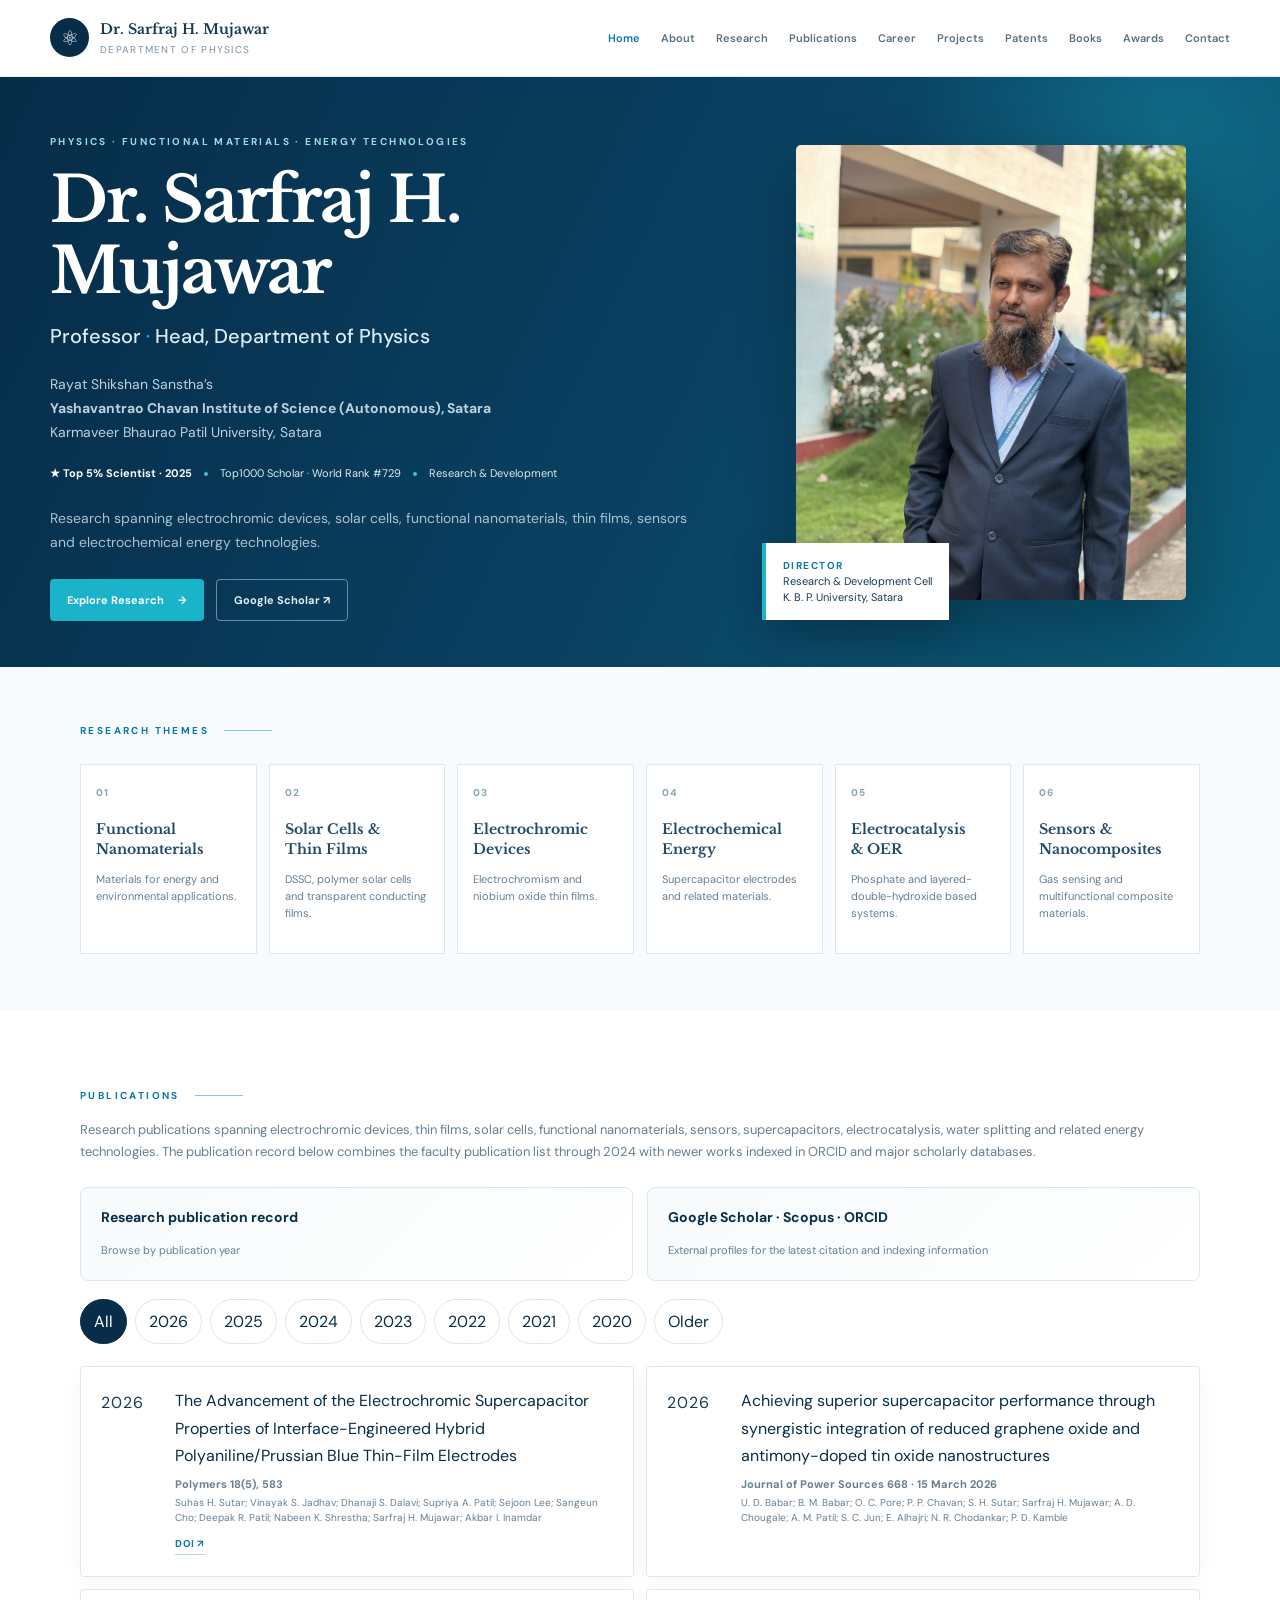
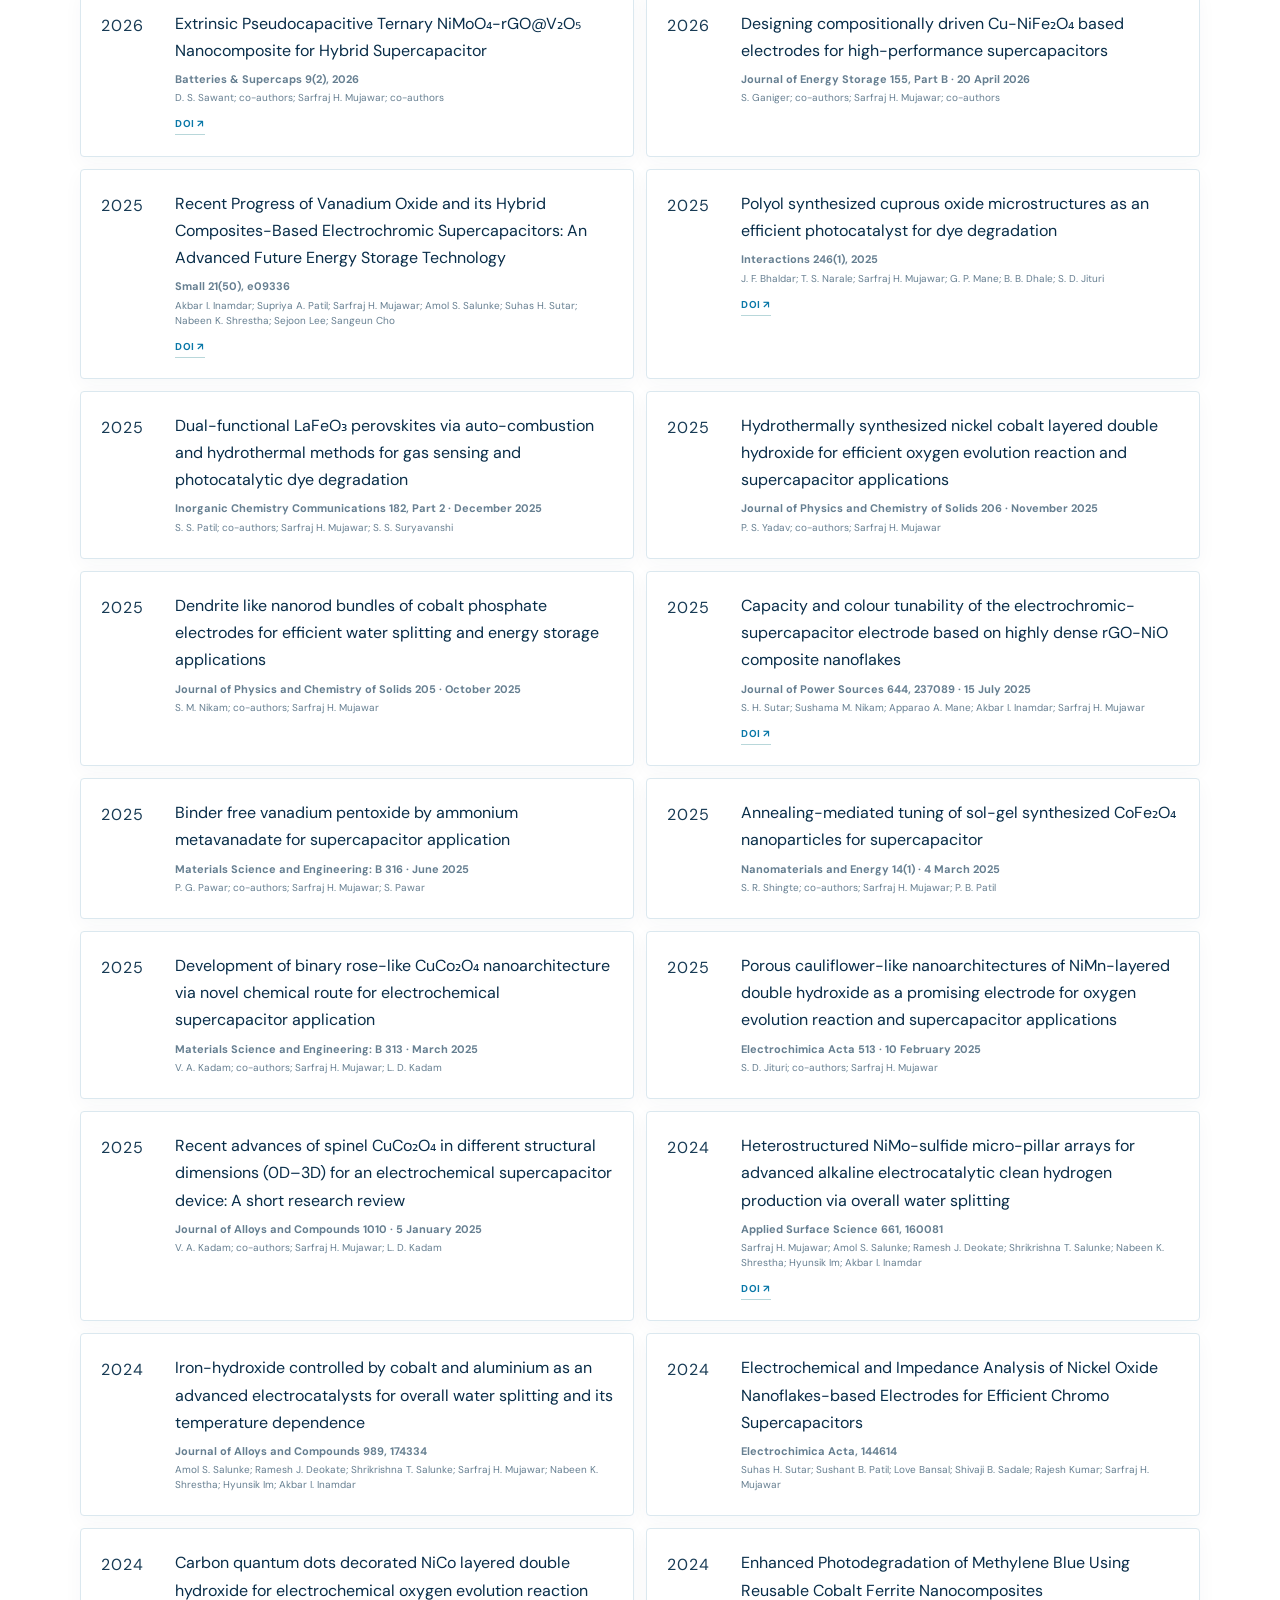
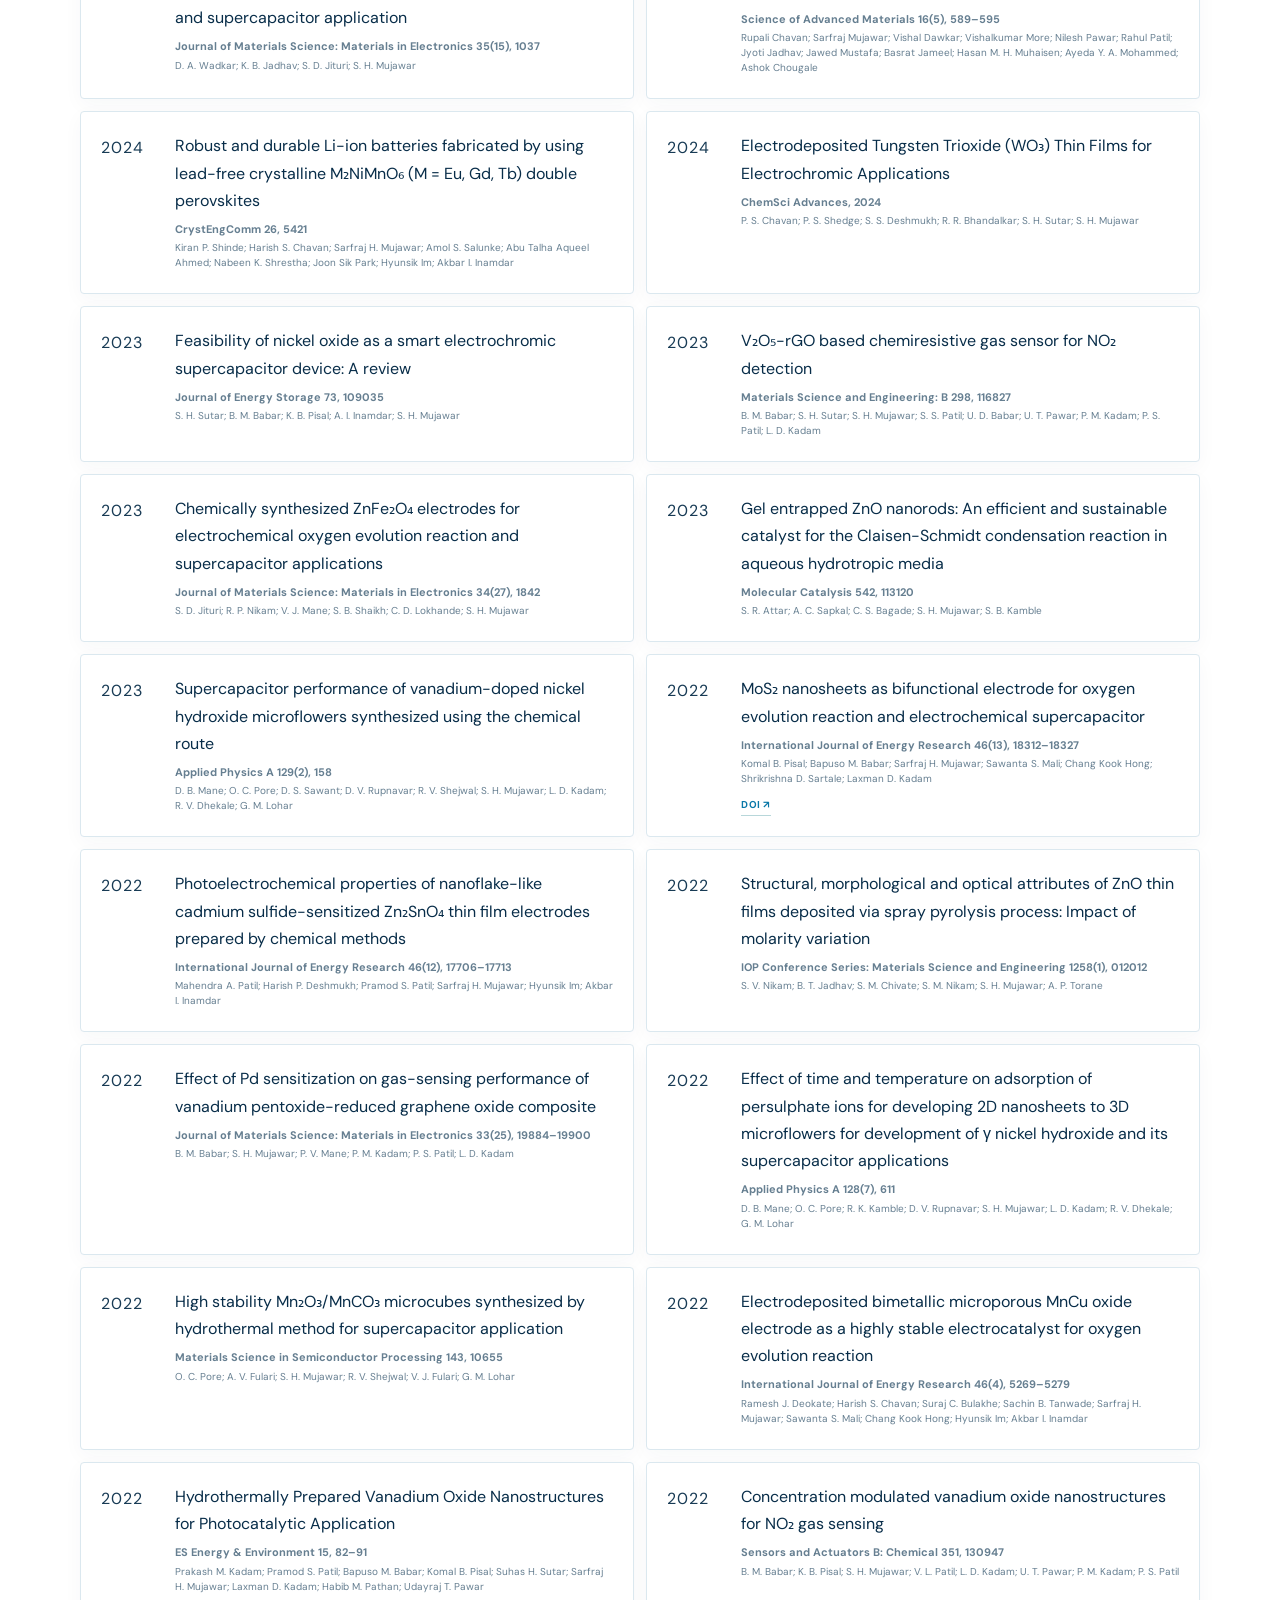
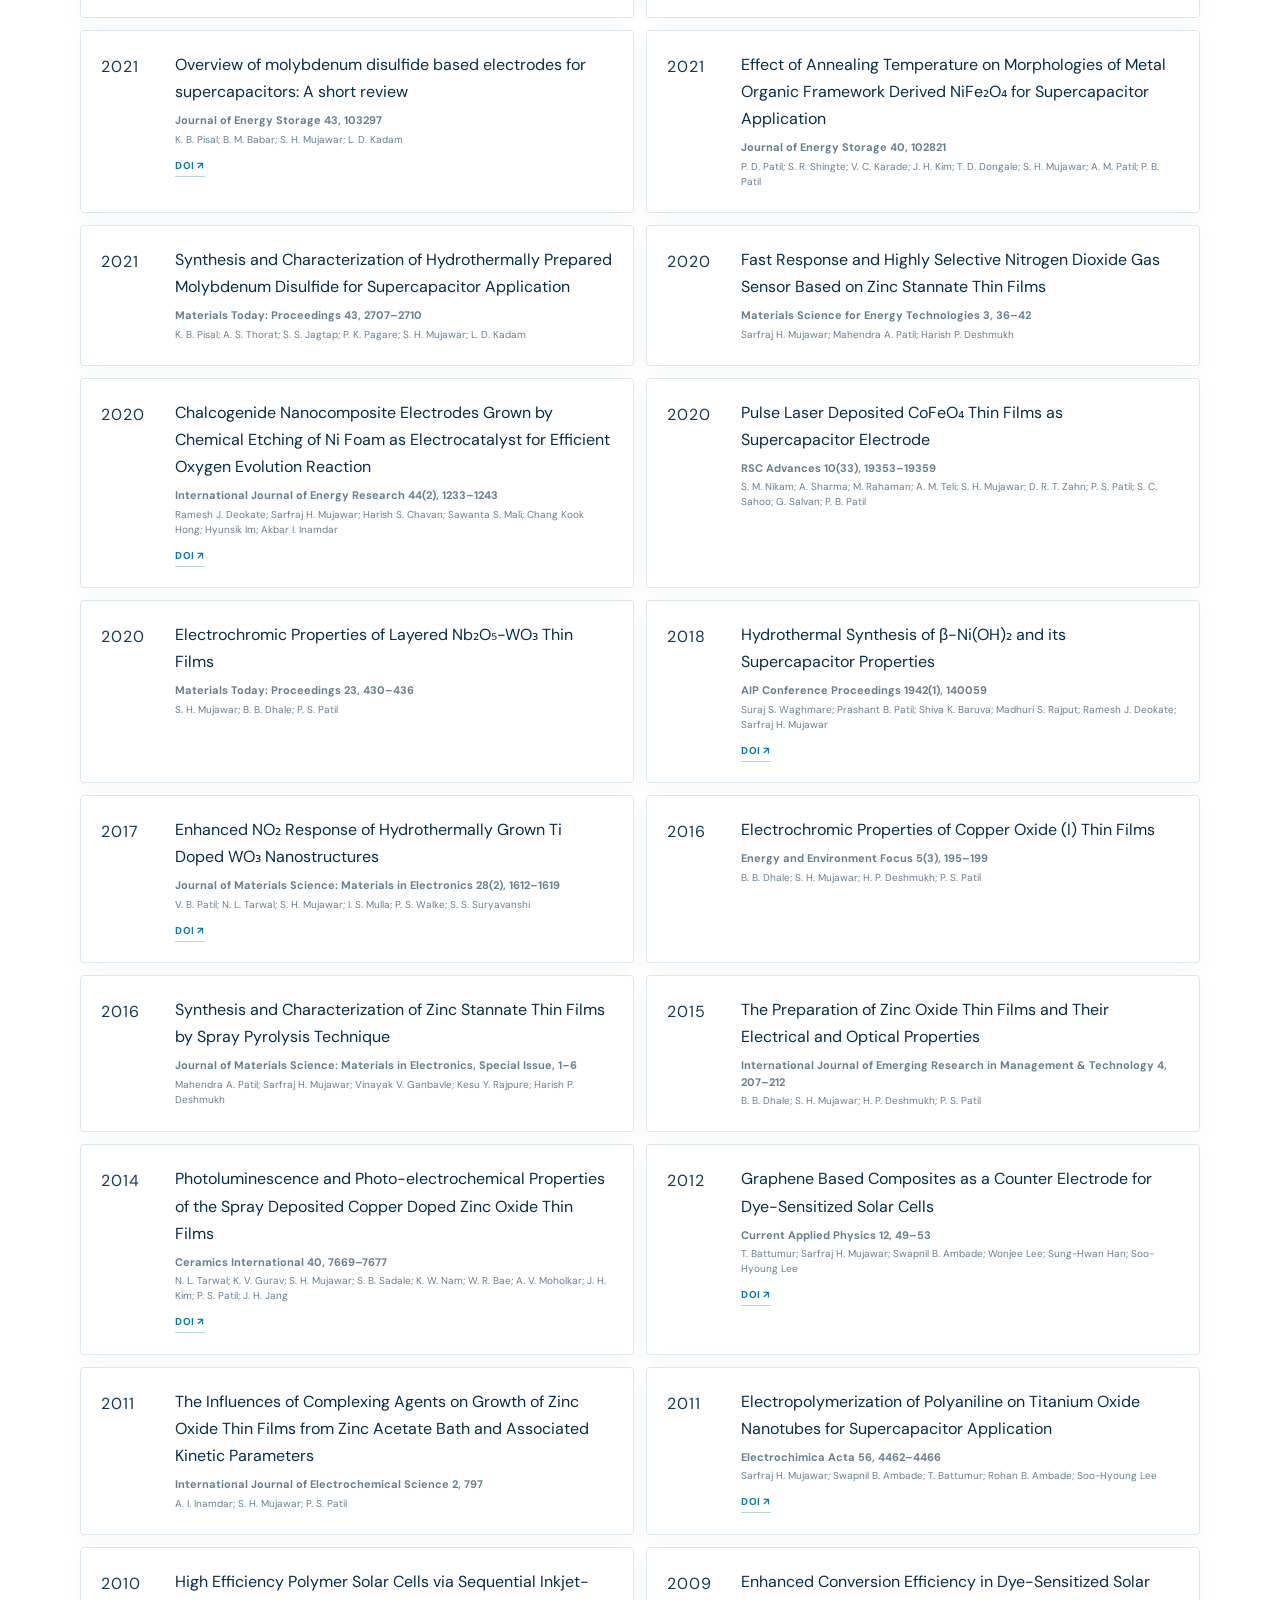
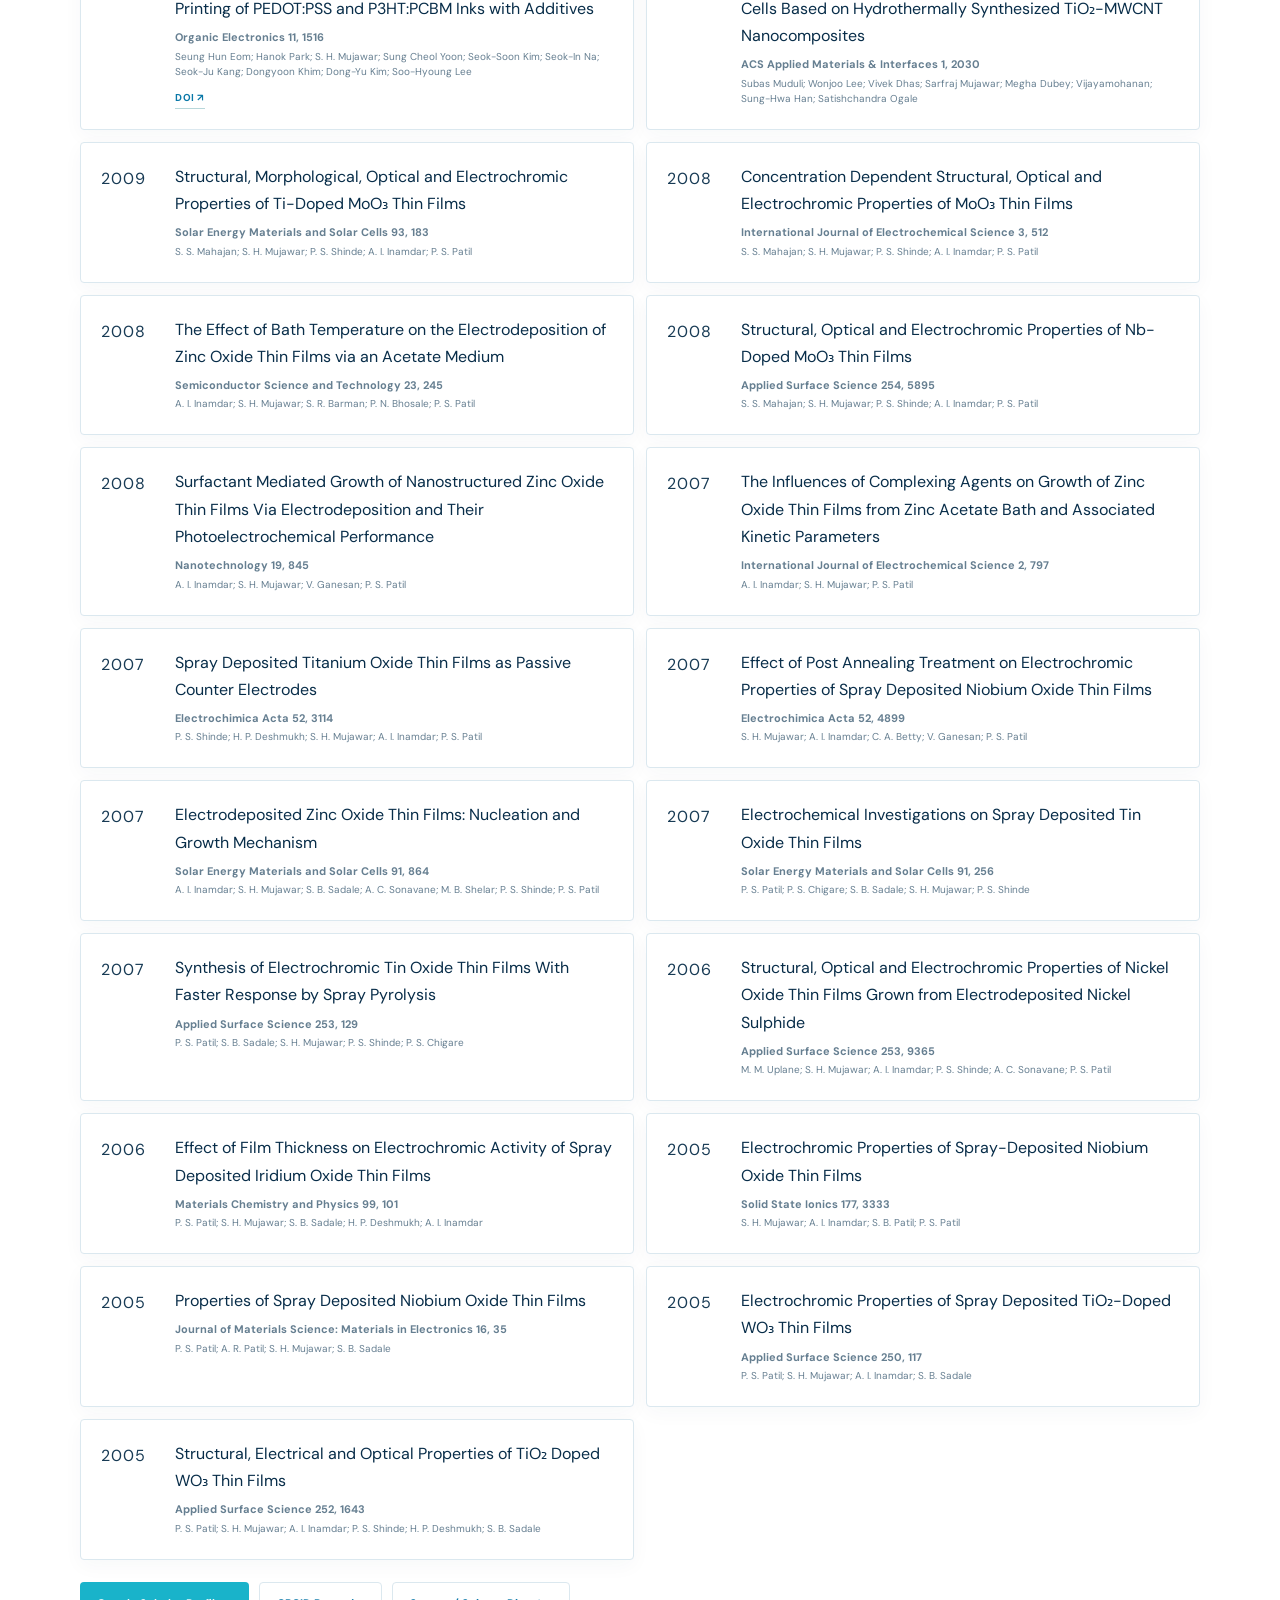
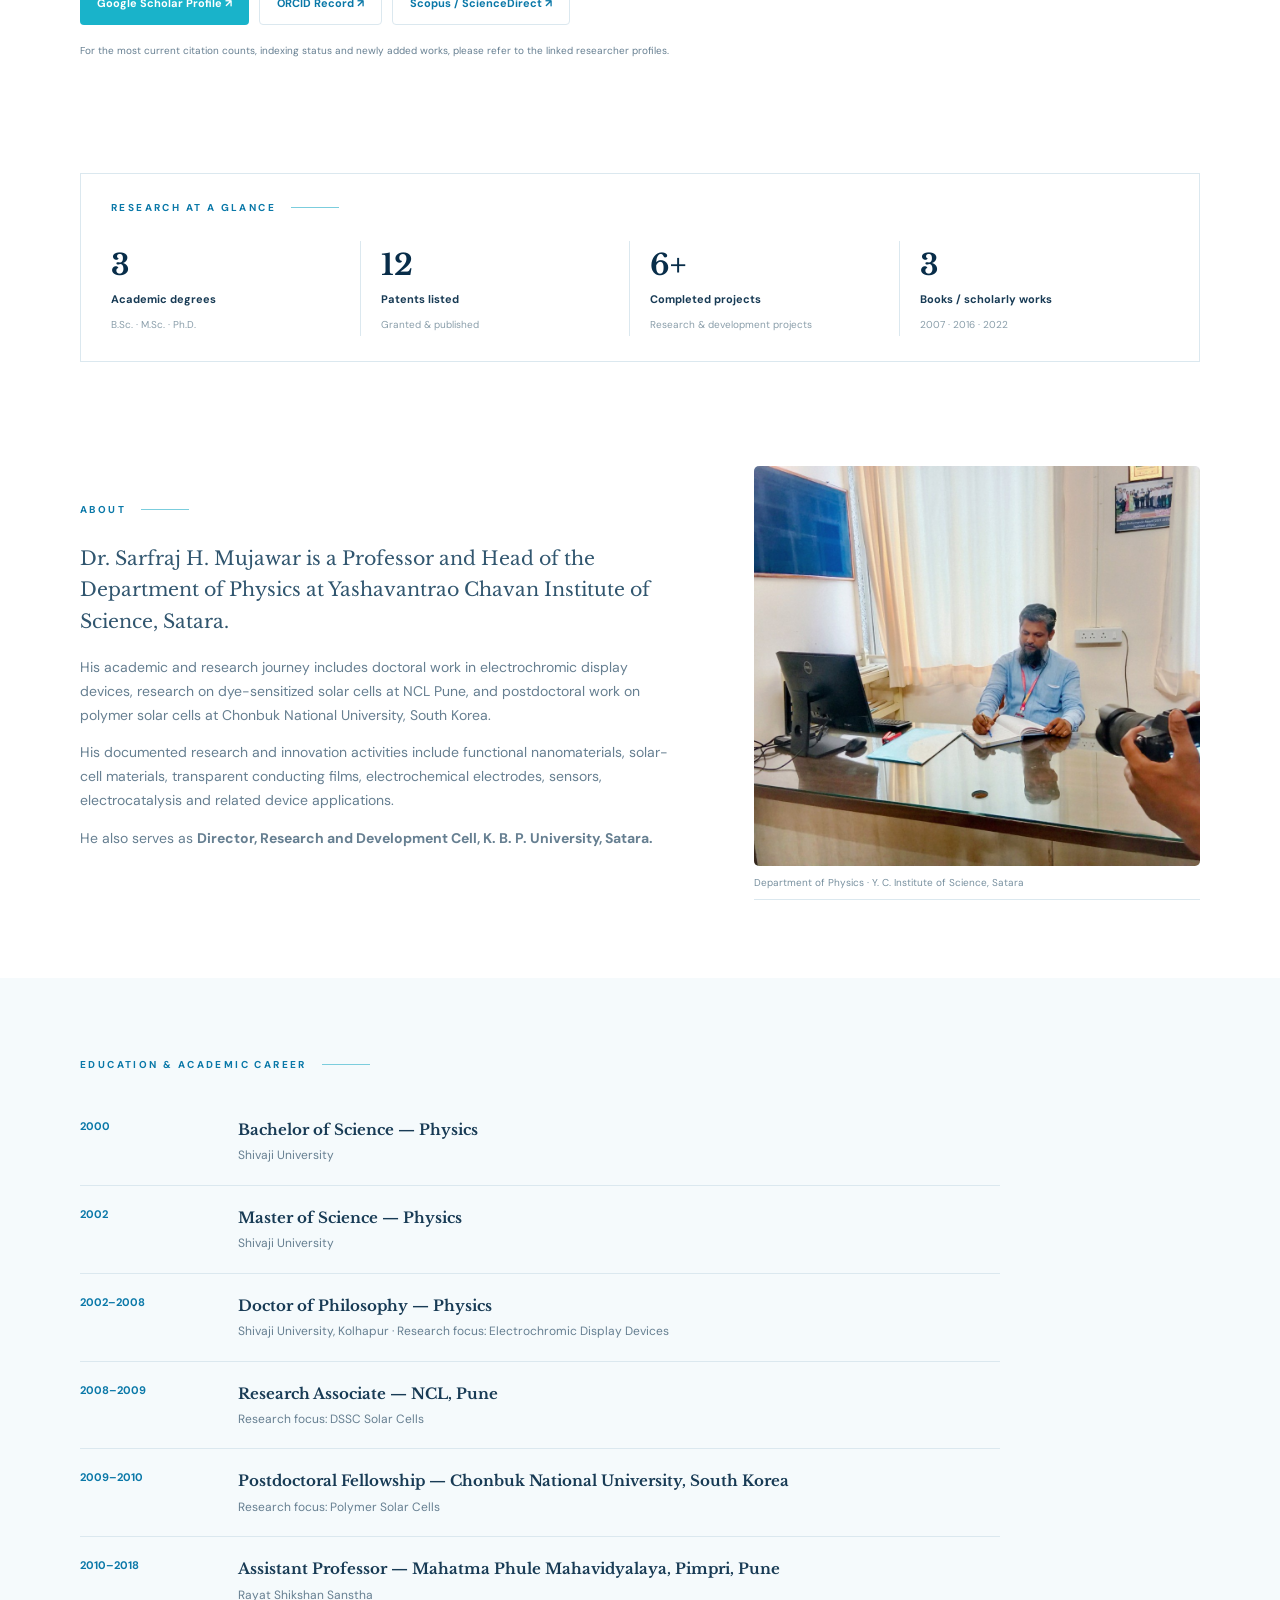
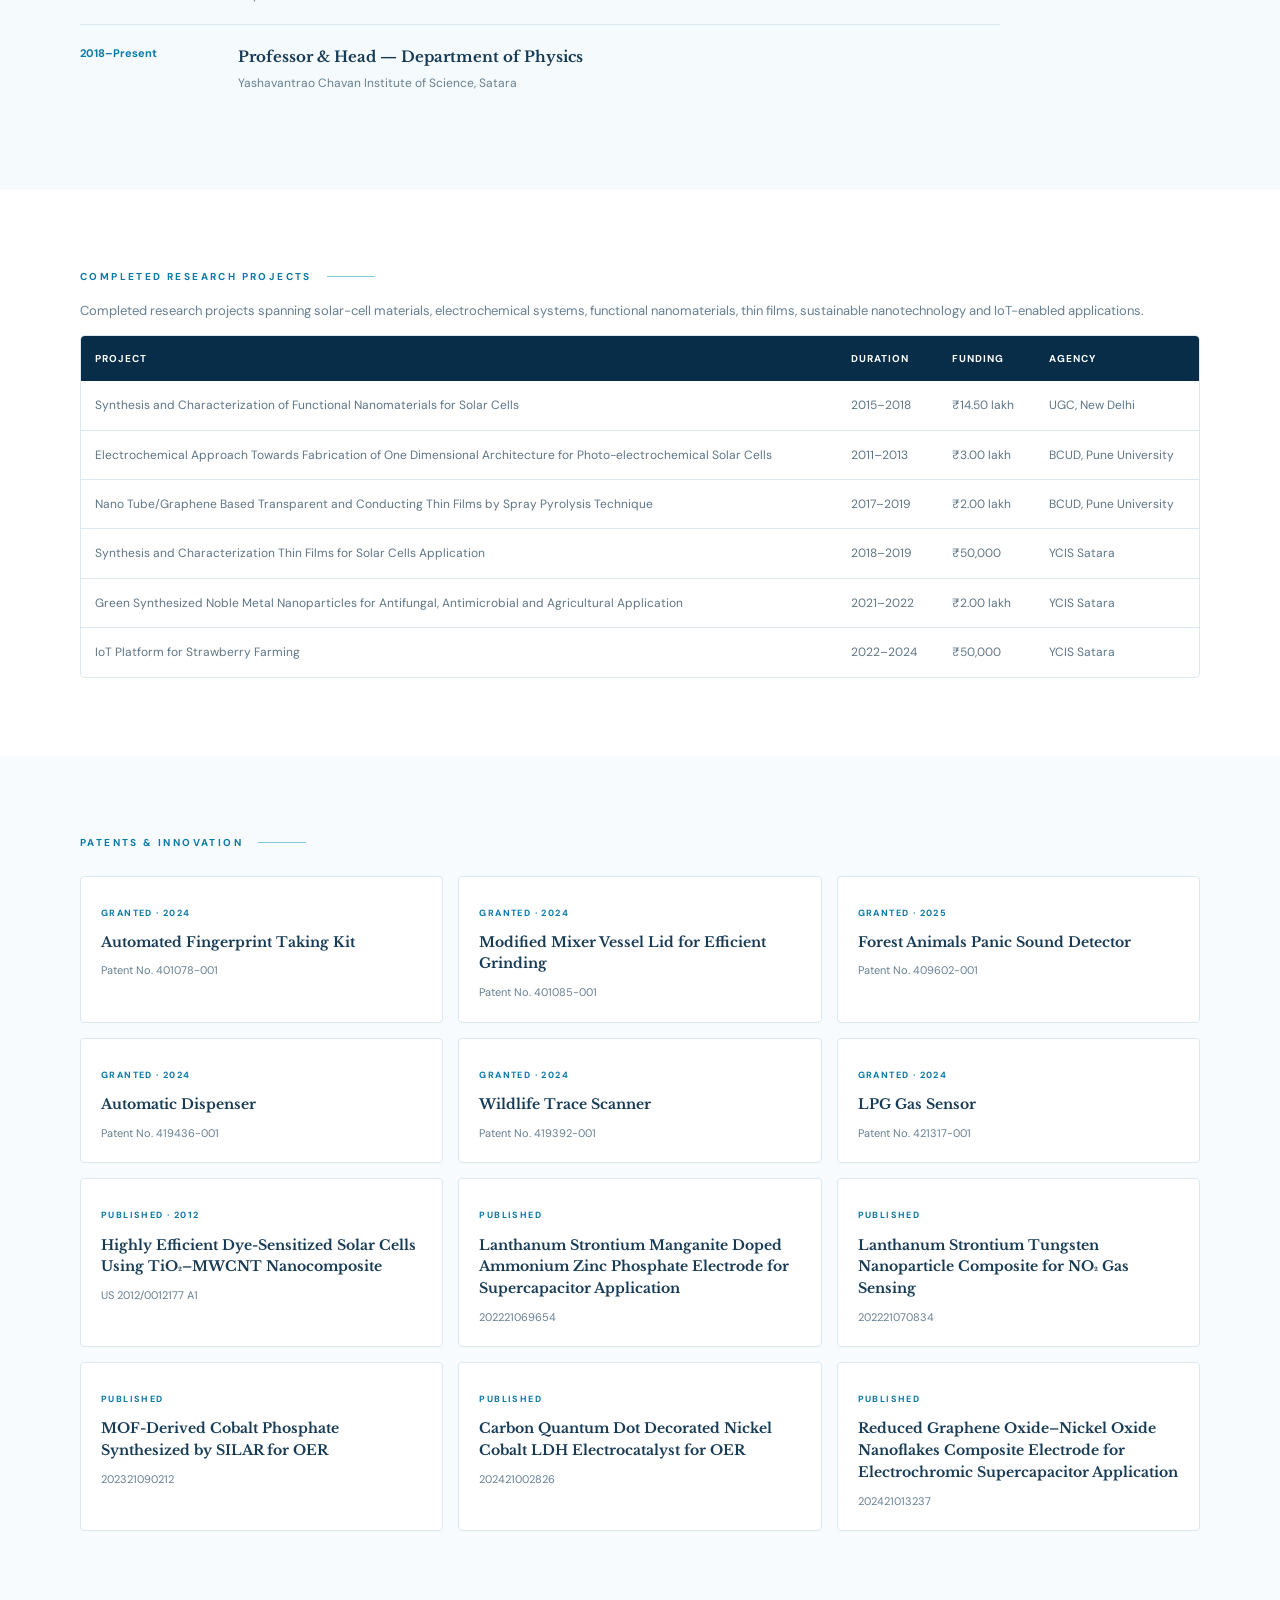
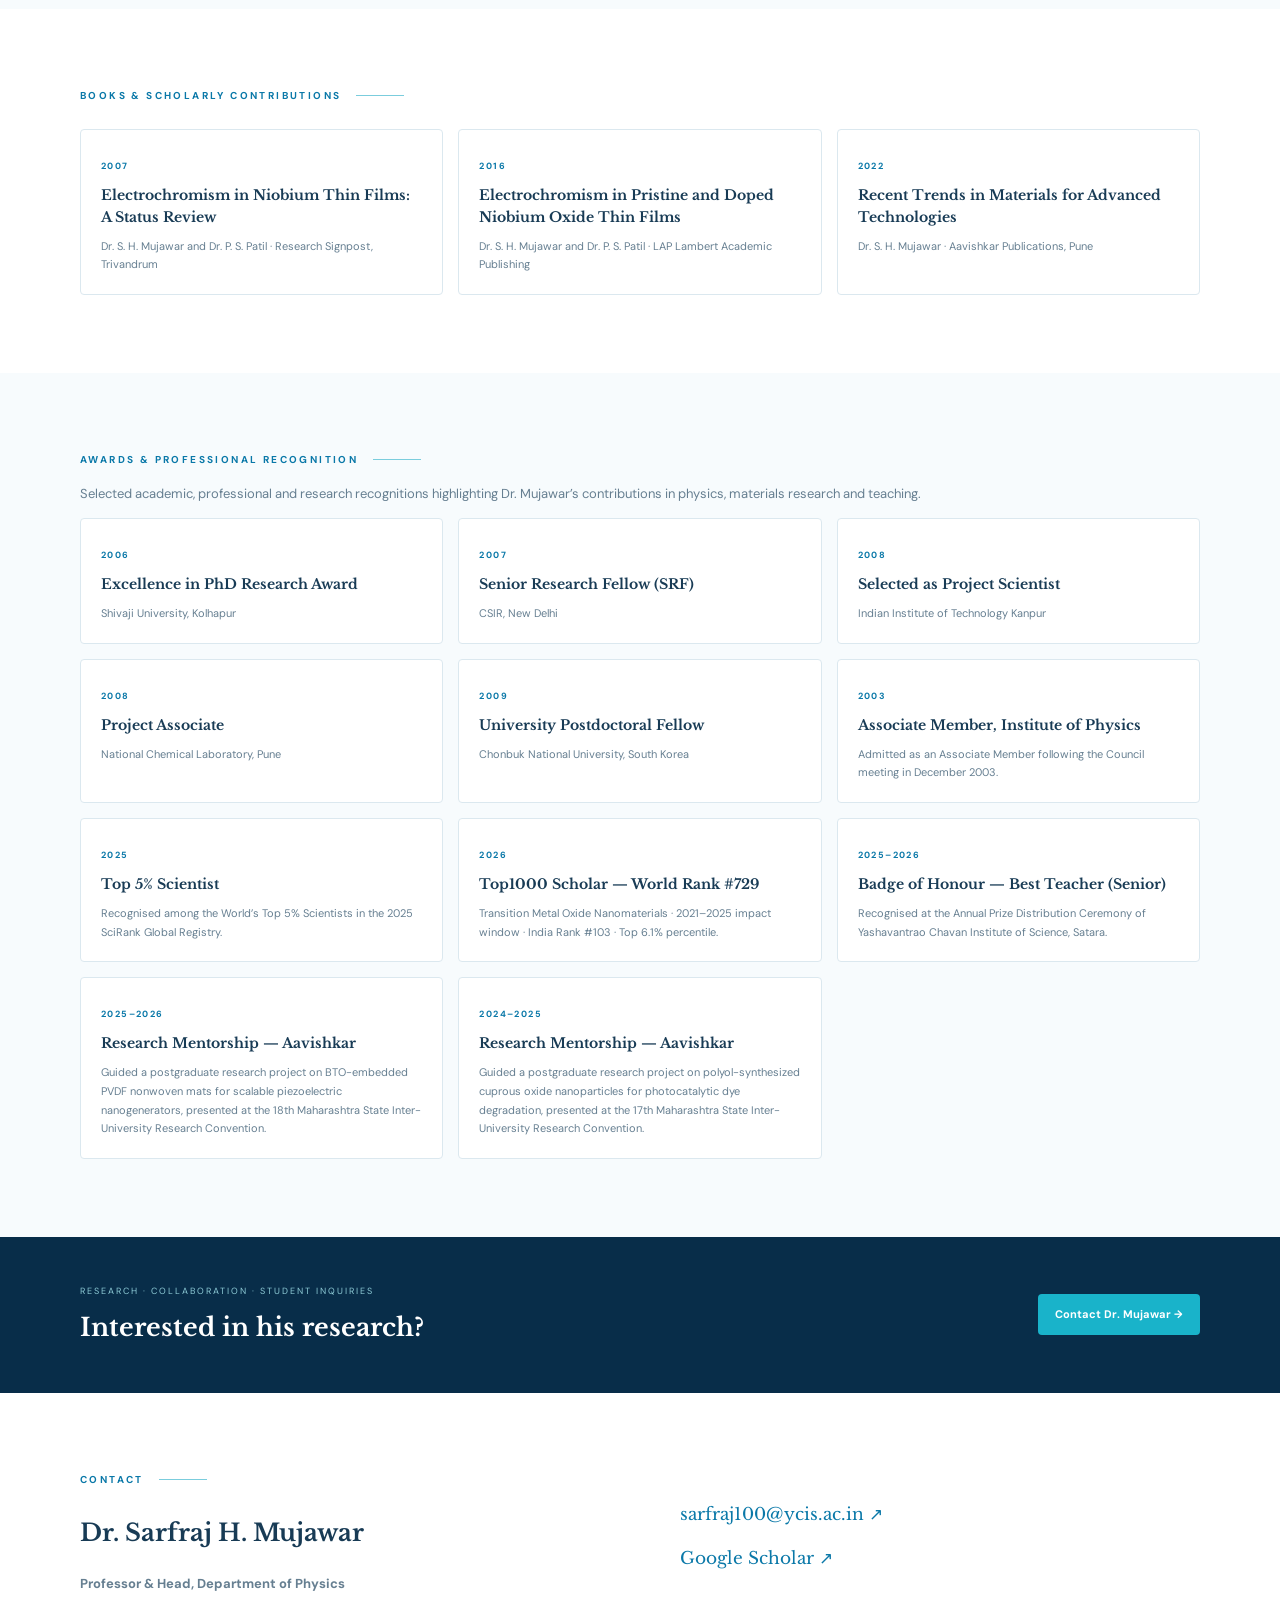
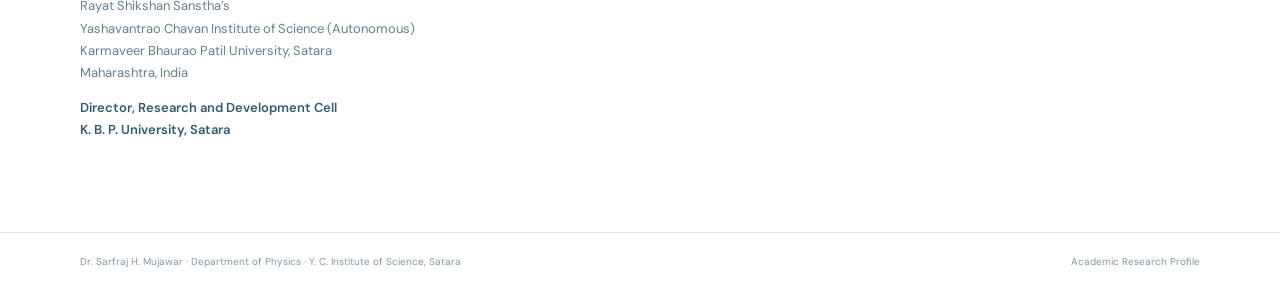
==== commit b0a3b026: "Update index.html" ====
--- a/index.html
+++ b/index.html
@@ -94,7 +94,7 @@
 </div></div></section>
 
 <section class="section about" id="about"><div class="container two-col"><div><div class="section-heading"><span>About</span><em></em></div>
-<p class="lead">Dr. Sarfraj H. Mujawar is an Professor and Head of the Department of Physics at Yashavantrao Chavan Institute of Science, Satara.</p>
+<p class="lead">Dr. Sarfraj H. Mujawar is a Professor and Head of the Department of Physics at Yashavantrao Chavan Institute of Science, Satara.</p>
 <p>His academic and research journey includes doctoral work in electrochromic display devices, research on dye-sensitized solar cells at NCL Pune, and postdoctoral work on polymer solar cells at Chonbuk National University, South Korea.</p>
 <p>His documented research and innovation activities include functional nanomaterials, solar-cell materials, transparent conducting films, electrochemical electrodes, sensors, electrocatalysis and related device applications.</p>
 <p>He also serves as <b>Director, Research and Development Cell, K. B. P. University, Satara.</b></p>
